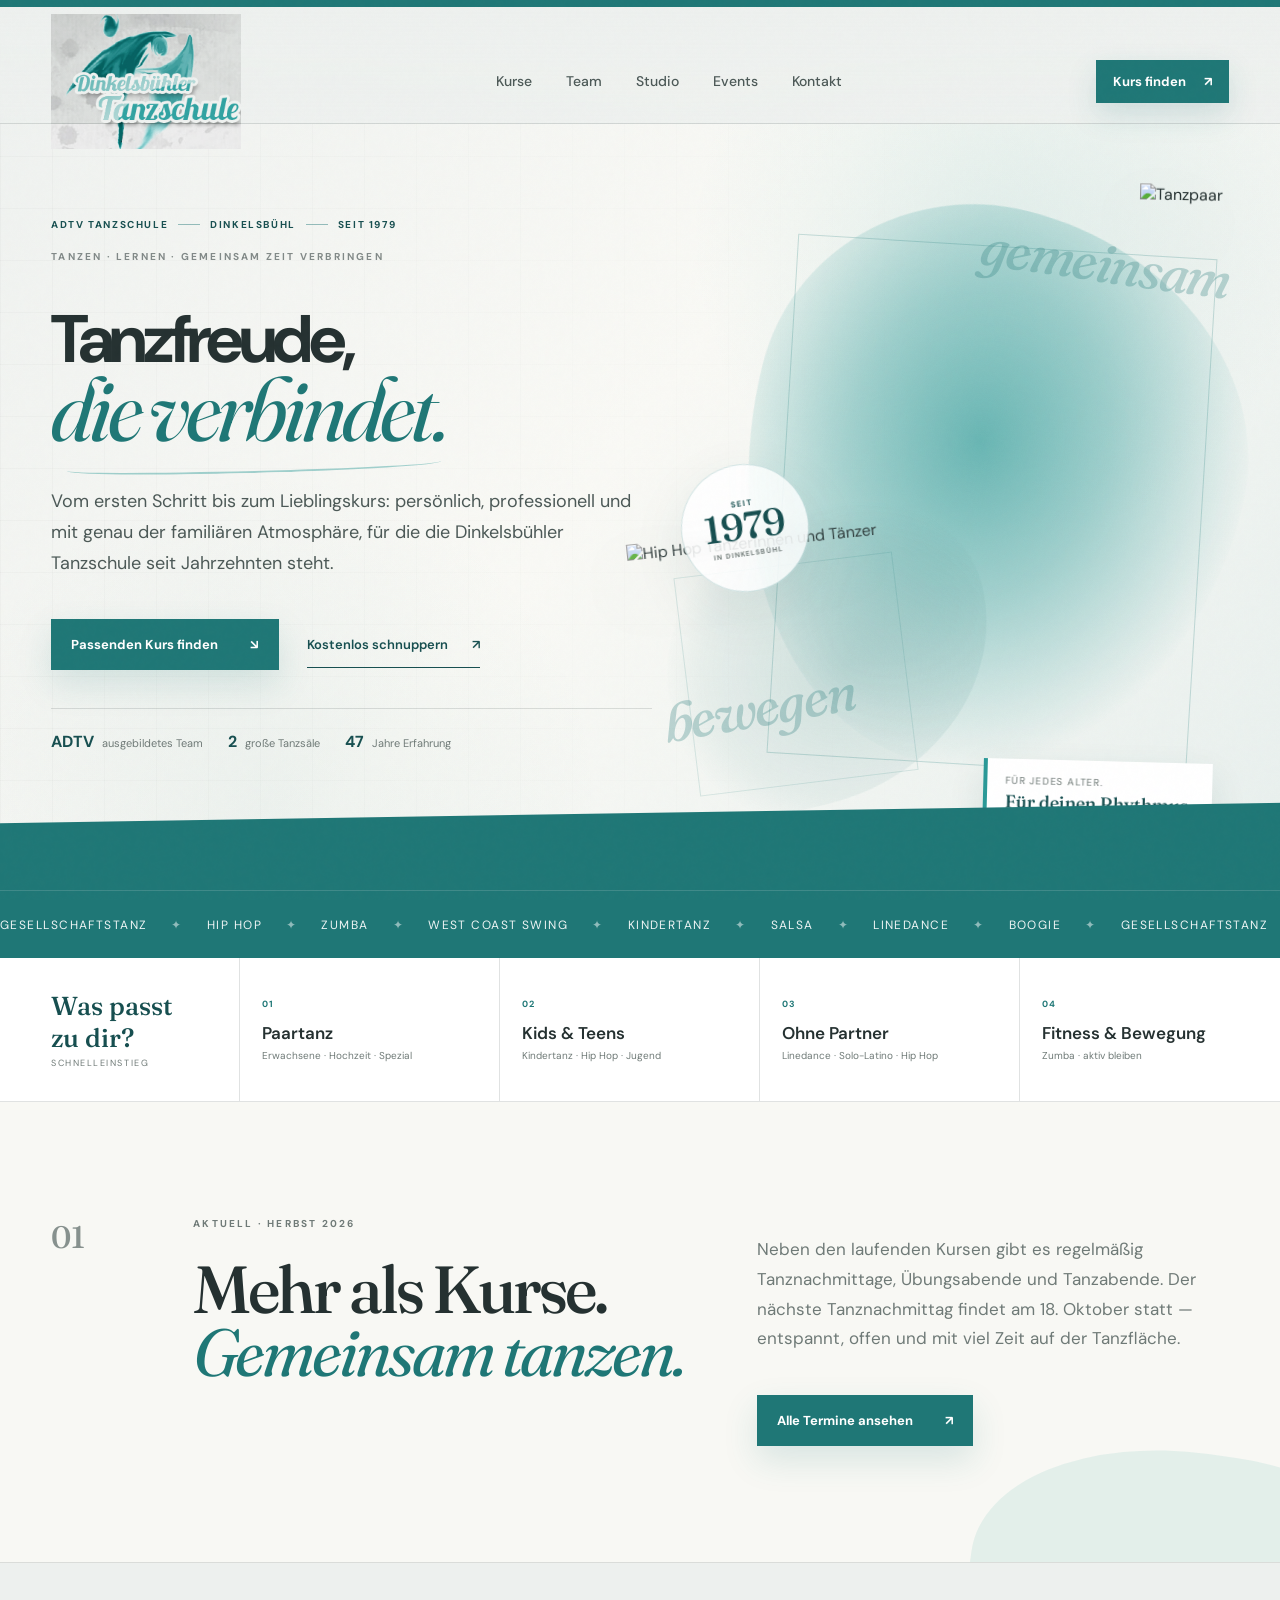
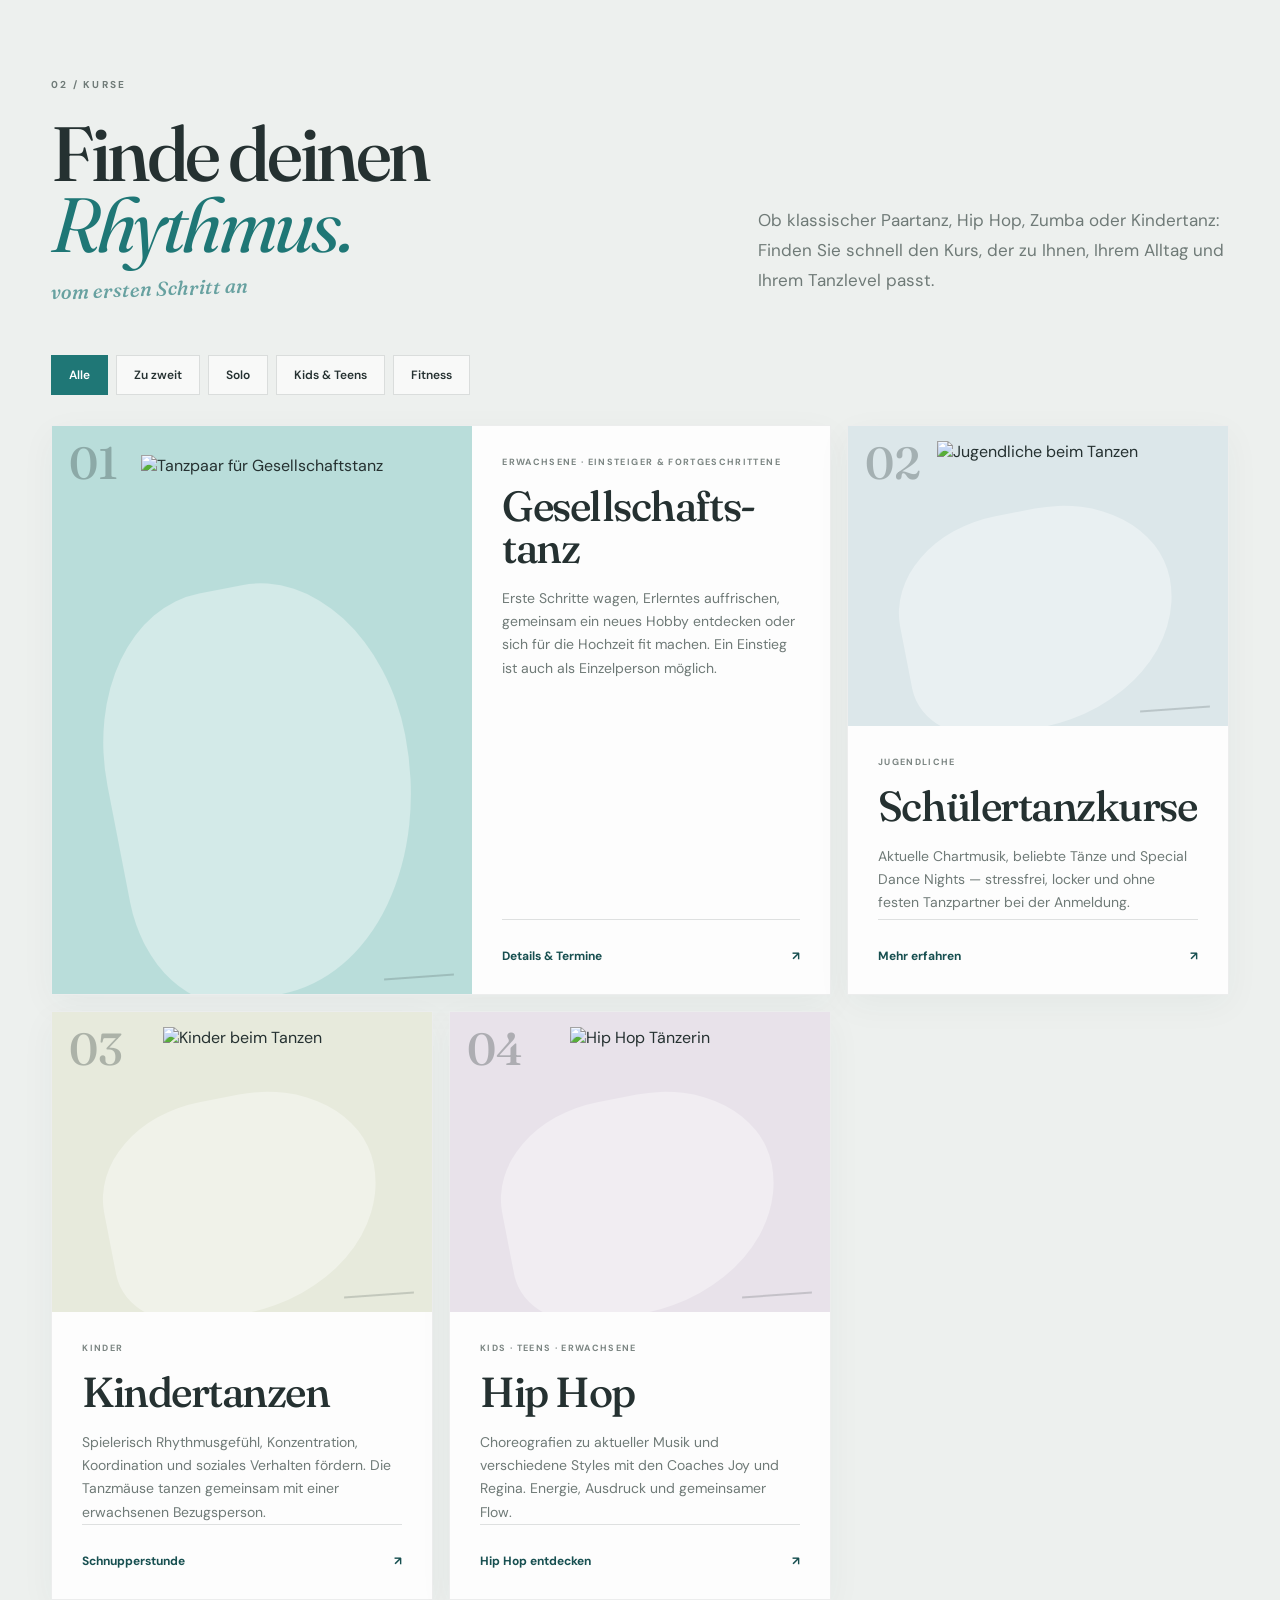
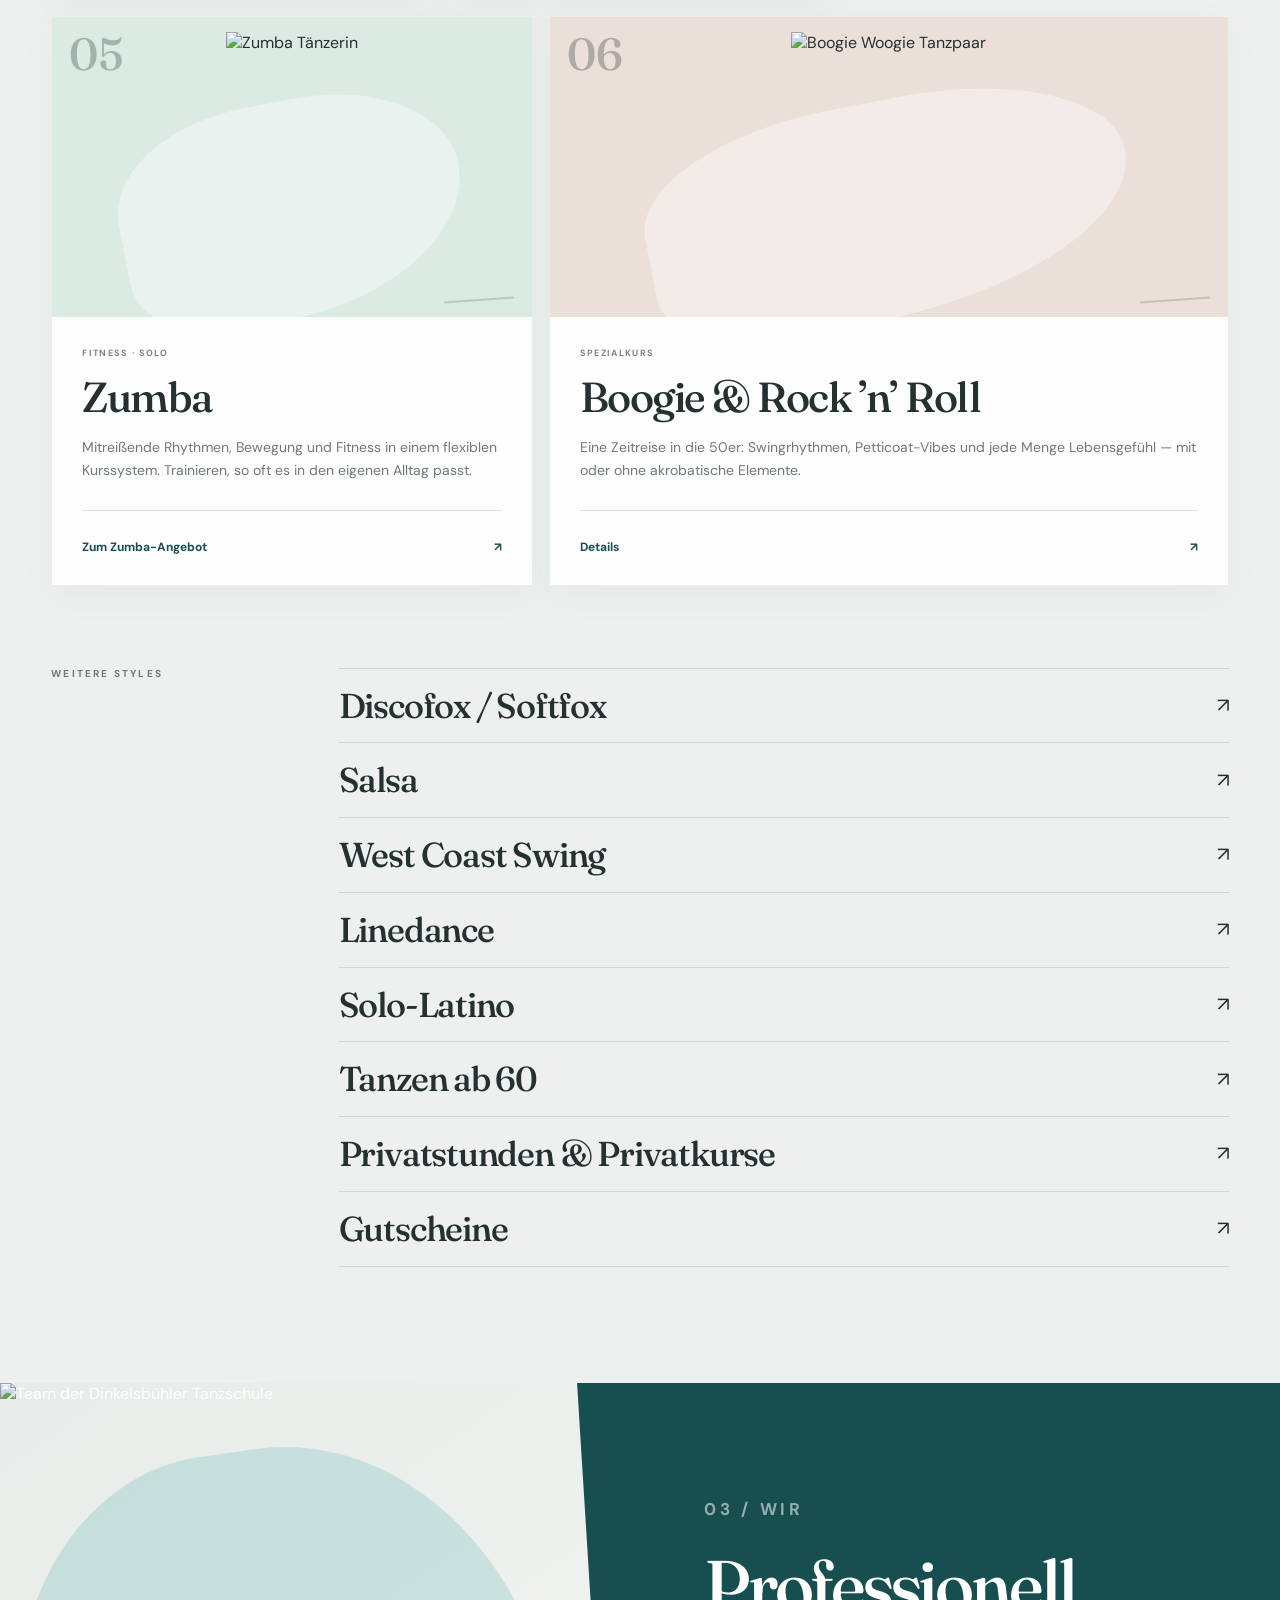
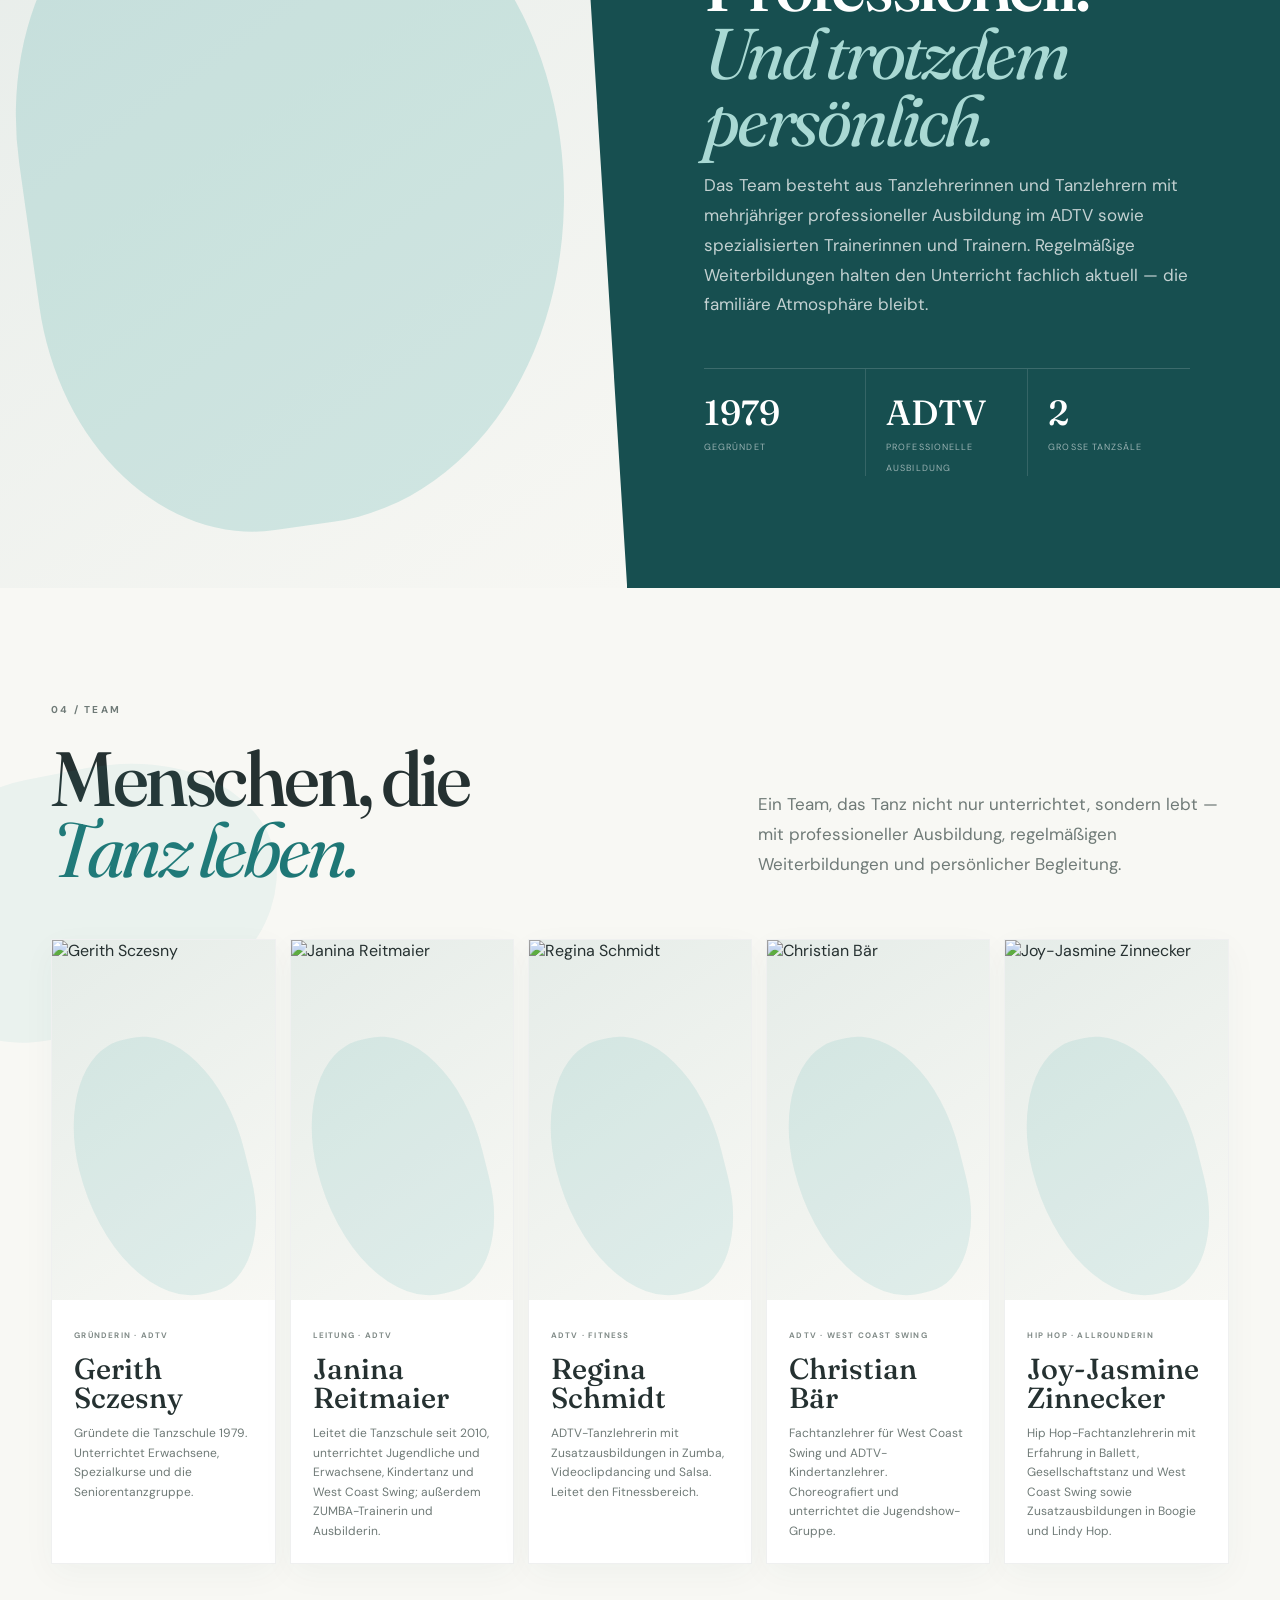
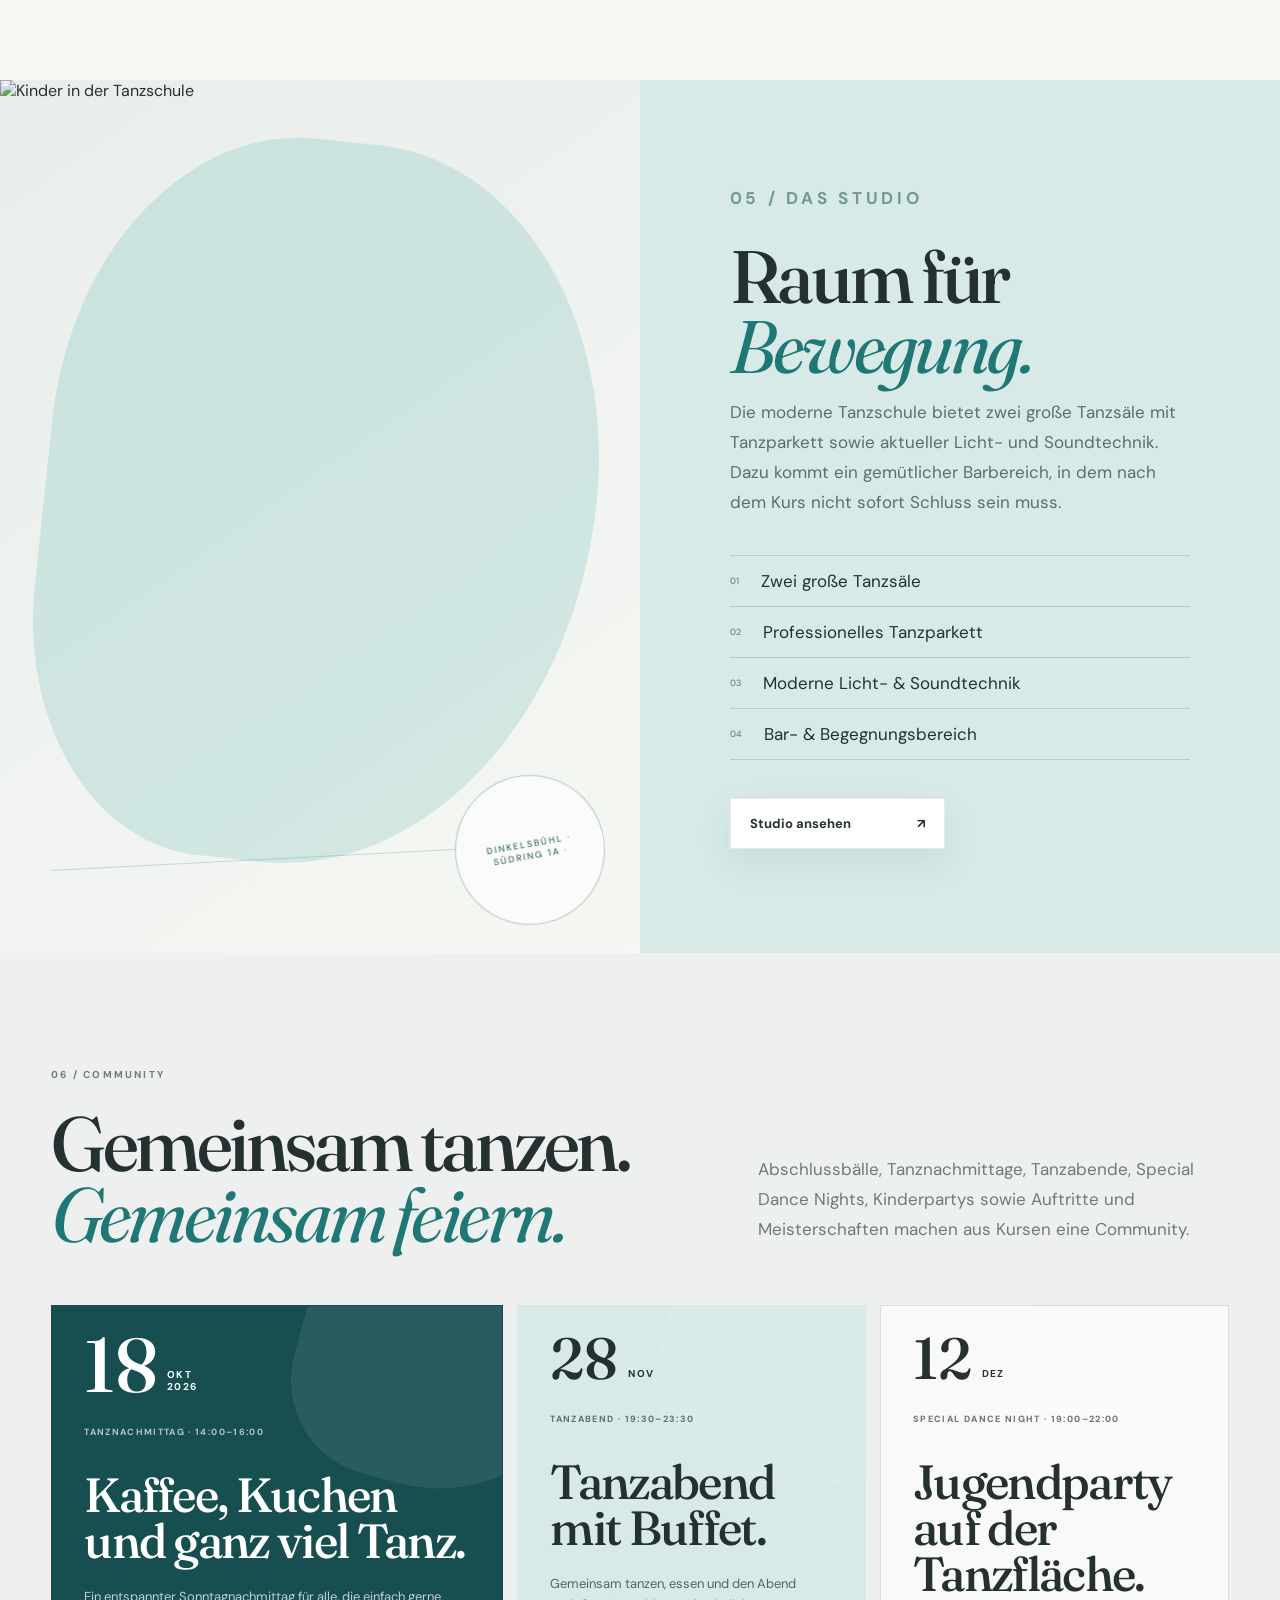
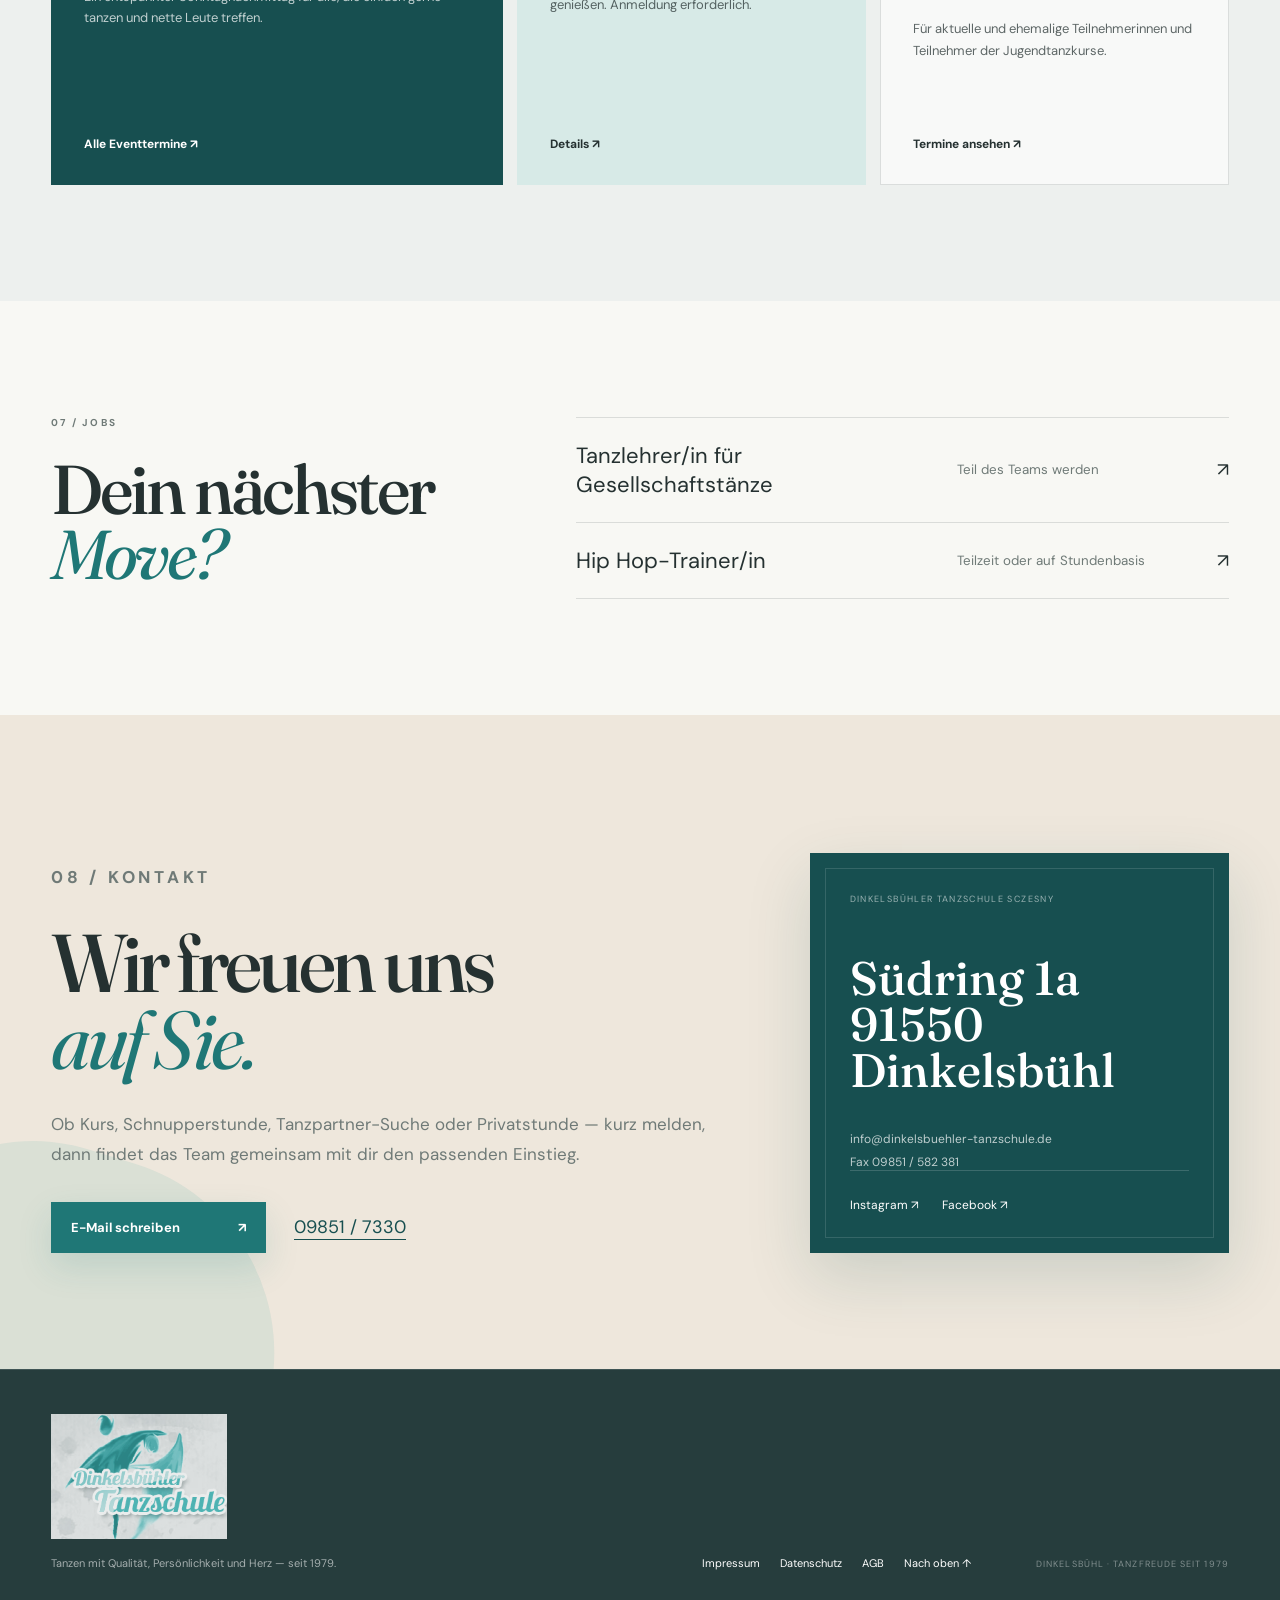
==== index.html @ a94b1dcb "Add files via upload" ====
<!doctype html>
<html lang="de">
<head>
  <meta charset="utf-8">
  <meta name="viewport" content="width=device-width, initial-scale=1">
  <title>Dinkelsbühler Tanzschule — Tanzen, das bleibt.</title>
  <meta name="description" content="Moderner Redesign-Entwurf für die Dinkelsbühler Tanzschule: Gesellschaftstanz, Hip Hop, Zumba, Kindertanz, Spezialkurse und mehr.">
  <meta name="theme-color" content="#2a9896">
  <link rel="preconnect" href="https://fonts.googleapis.com">
  <link rel="preconnect" href="https://fonts.gstatic.com" crossorigin>
  <link href="https://fonts.googleapis.com/css2?family=DM+Sans:wght@400;500;600;700&family=Fraunces:opsz,wght@9..144,400;9..144,500;9..144,600&display=swap" rel="stylesheet">
  <link rel="stylesheet" href="style.css">
</head>
<body>
  <div class="noise" aria-hidden="true"></div>
  <header class="site-header" id="top">
    <a class="brand" href="#top" aria-label="Dinkelsbühler Tanzschule Startseite">
      <img src="assets/img/logo-dinkelsbuehler-tanzschule.png" alt="Dinkelsbühler Tanzschule">
    </a>
    <nav class="desktop-nav" aria-label="Hauptnavigation">
      <a href="#kurse">Kurse</a>
      <a href="#team">Team</a>
      <a href="#studio">Studio</a>
      <a href="#events">Events</a>
      <a href="#kontakt">Kontakt</a>
    </nav>
    <a class="header-cta" href="https://www.dinkelsbuehler-tanzschule.de/kurse" target="_blank" rel="noopener">Kurs finden <span>↗</span></a>
    <button class="menu-toggle" aria-label="Menü öffnen" aria-expanded="false"><span></span><span></span></button>
  </header>

  <aside class="mobile-panel" aria-hidden="true">
    <div class="mobile-panel-inner">
      <a href="#kurse">Kurse</a><a href="#team">Team</a><a href="#studio">Studio</a><a href="#events">Events</a><a href="#kontakt">Kontakt</a>
      <a class="mobile-book" href="https://www.dinkelsbuehler-tanzschule.de/kurse" target="_blank" rel="noopener">Kurs finden ↗</a>
    </div>
  </aside>

  <main>
    <section class="hero">
      <div class="hero-copy reveal">
        <div class="heritage-line"><span>ADTV Tanzschule</span><i></i><span>Dinkelsbühl</span><i></i><span>seit 1979</span></div>
        <p class="eyebrow">TANZEN · LERNEN · GEMEINSAM ZEIT VERBRINGEN</p>
        <h1><span>Tanzfreude,</span><br><em>die verbindet.</em></h1>
        <p class="hero-lead">Vom ersten Schritt bis zum Lieblingskurs: persönlich, professionell und mit genau der familiären Atmosphäre, für die die Dinkelsbühler Tanzschule seit Jahrzehnten steht.</p>
        <div class="hero-actions">
          <a class="button button-primary" href="#kurse">Passenden Kurs finden <span>↘</span></a>
          <a class="text-link" href="https://www.dinkelsbuehler-tanzschule.de/kontakt" target="_blank" rel="noopener">Kostenlos schnuppern <span>↗</span></a>
        </div>
        <div class="hero-proof">
          <span><b>ADTV</b> ausgebildetes Team</span>
          <span><b>2</b> große Tanzsäle</span>
          <span><b>47</b> Jahre Erfahrung</span>
        </div>
      </div>

      <div class="hero-stage reveal" data-delay="120" aria-label="Tanzmomente aus der Dinkelsbühler Tanzschule">
        <div class="hero-watercolor wash-one" aria-hidden="true"></div>
        <div class="hero-watercolor wash-two" aria-hidden="true"></div>
        <div class="hero-frame frame-main" aria-hidden="true"></div>
        <div class="hero-frame frame-small" aria-hidden="true"></div>
        <span class="hero-script script-one">gemeinsam</span>
        <span class="hero-script script-two">bewegen</span>
        <img class="hero-dancer dancer-main" src="https://www.dinkelsbuehler-tanzschule.de/images/slideshow/start1.png" alt="Tanzpaar">
        <img class="hero-dancer dancer-side" src="https://www.dinkelsbuehler-tanzschule.de/images/slideshow/start3.png" alt="Hip Hop Tänzerinnen und Tänzer">
        <div class="hero-stamp"><span>Seit</span><strong>1979</strong><small>in Dinkelsbühl</small></div>
        <div class="hero-note"><span>Für jedes Alter.</span><strong>Für deinen Rhythmus.</strong></div>
      </div>

      <div class="hero-bottom">
        <div class="ticker" aria-label="Kursarten">
          <div class="ticker-track">
            <div class="ticker-group">
              <span>Gesellschaftstanz</span><i>✦</i><span>Hip Hop</span><i>✦</i><span>Zumba</span><i>✦</i><span>West Coast Swing</span><i>✦</i><span>Kindertanz</span><i>✦</i><span>Salsa</span><i>✦</i><span>Linedance</span><i>✦</i><span>Boogie</span><i>✦</i>
            </div>
            <div class="ticker-group" aria-hidden="true">
              <span>Gesellschaftstanz</span><i>✦</i><span>Hip Hop</span><i>✦</i><span>Zumba</span><i>✦</i><span>West Coast Swing</span><i>✦</i><span>Kindertanz</span><i>✦</i><span>Salsa</span><i>✦</i><span>Linedance</span><i>✦</i><span>Boogie</span><i>✦</i>
            </div>
          </div>
        </div>
      </div>
    </section>

    <section class="course-finder" aria-label="Schnelleinstieg in die Kurse">
      <div class="finder-label"><span>Was passt zu dir?</span><small>Schnelleinstieg</small></div>
      <div class="finder-links">
        <button type="button" data-course-filter="paar"><span>01</span><strong>Paartanz</strong><small>Erwachsene · Hochzeit · Spezial</small></button>
        <button type="button" data-course-filter="kids"><span>02</span><strong>Kids & Teens</strong><small>Kindertanz · Hip Hop · Jugend</small></button>
        <button type="button" data-course-filter="solo"><span>03</span><strong>Ohne Partner</strong><small>Linedance · Solo-Latino · Hip Hop</small></button>
        <button type="button" data-course-filter="fitness"><span>04</span><strong>Fitness & Bewegung</strong><small>Zumba · aktiv bleiben</small></button>
      </div>
    </section>

    <section class="news-flash section-pad reveal">
      <div class="section-index">01</div>
      <div class="news-copy">
        <p class="eyebrow dark">AKTUELL · HERBST 2026</p>
        <h2>Mehr als Kurse.<br><em>Gemeinsam tanzen.</em></h2>
      </div>
      <div class="news-detail">
        <p>Neben den laufenden Kursen gibt es regelmäßig Tanznachmittage, Übungsabende und Tanzabende. Der nächste Tanznachmittag findet am 18. Oktober statt — entspannt, offen und mit viel Zeit auf der Tanzfläche.</p>
        <a class="button button-dark" href="https://www.dinkelsbuehler-tanzschule.de/events" target="_blank" rel="noopener">Alle Termine ansehen <span>↗</span></a>
      </div>
    </section>

    <section class="course-section section-pad" id="kurse">
      <div class="section-head reveal">
        <div><p class="eyebrow">02 / KURSE</p><h2>Finde deinen<br><em>Rhythmus.</em></h2><span class="section-scribble">vom ersten Schritt an</span></div>
        <p class="section-intro">Ob klassischer Paartanz, Hip Hop, Zumba oder Kindertanz: Finden Sie schnell den Kurs, der zu Ihnen, Ihrem Alltag und Ihrem Tanzlevel passt.</p>
      </div>

      <div class="course-filters reveal" role="group" aria-label="Kursfilter">
        <button class="filter is-active" data-filter="all">Alle</button>
        <button class="filter" data-filter="paar">Zu zweit</button>
        <button class="filter" data-filter="solo">Solo</button>
        <button class="filter" data-filter="kids">Kids & Teens</button>
        <button class="filter" data-filter="fitness">Fitness</button>
      </div>

      <div class="course-grid">
        <article class="course-card course-feature reveal" data-category="paar">
          <div class="course-art teal">
            <img src="https://www.dinkelsbuehler-tanzschule.de/images/grosse_bilder/anfaenger.png" alt="Tanzpaar für Gesellschaftstanz">
            <span class="card-no">01</span>
          </div>
          <div class="course-body">
            <p class="course-meta">ERWACHSENE · EINSTEIGER & FORTGESCHRITTENE</p>
            <h3>Gesellschafts&shy;tanz</h3>
            <p>Erste Schritte wagen, Erlerntes auffrischen, gemeinsam ein neues Hobby entdecken oder sich für die Hochzeit fit machen. Ein Einstieg ist auch als Einzelperson möglich.</p>
            <a href="https://www.dinkelsbuehler-tanzschule.de/kurse/gesellschaftstaenze/erwachsene" target="_blank" rel="noopener">Details & Termine <span>↗</span></a>
          </div>
        </article>

        <article class="course-card reveal" data-category="kids paar">
          <div class="course-art blue"><img src="https://www.dinkelsbuehler-tanzschule.de/images/grosse_bilder/jugendliche.png" alt="Jugendliche beim Tanzen"><span class="card-no">02</span></div>
          <div class="course-body"><p class="course-meta">JUGENDLICHE</p><h3>Schülertanzkurse</h3><p>Aktuelle Chartmusik, beliebte Tänze und Special Dance Nights — stressfrei, locker und ohne festen Tanzpartner bei der Anmeldung.</p><a href="https://www.dinkelsbuehler-tanzschule.de/kurse/gesellschaftstaenze/jugendliche" target="_blank" rel="noopener">Mehr erfahren <span>↗</span></a></div>
        </article>

        <article class="course-card reveal" data-category="kids solo">
          <div class="course-art acid"><img src="https://www.dinkelsbuehler-tanzschule.de/images/grosse_bilder/kindertanzen.png" alt="Kinder beim Tanzen"><span class="card-no">03</span></div>
          <div class="course-body"><p class="course-meta">KINDER</p><h3>Kindertanzen</h3><p>Spielerisch Rhythmusgefühl, Konzentration, Koordination und soziales Verhalten fördern. Die Tanzmäuse tanzen gemeinsam mit einer erwachsenen Bezugsperson.</p><a href="https://www.dinkelsbuehler-tanzschule.de/kurse/kindertanzen" target="_blank" rel="noopener">Schnupperstunde <span>↗</span></a></div>
        </article>

        <article class="course-card reveal" data-category="kids solo fitness">
          <div class="course-art purple"><img src="https://www.dinkelsbuehler-tanzschule.de/images/grosse_bilder/hiphop.png" alt="Hip Hop Tänzerin"><span class="card-no">04</span></div>
          <div class="course-body"><p class="course-meta">KIDS · TEENS · ERWACHSENE</p><h3>Hip Hop</h3><p>Choreografien zu aktueller Musik und verschiedene Styles mit den Coaches Joy und Regina. Energie, Ausdruck und gemeinsamer Flow.</p><a href="https://www.dinkelsbuehler-tanzschule.de/kurse/hip-hop" target="_blank" rel="noopener">Hip Hop entdecken <span>↗</span></a></div>
        </article>

        <article class="course-card reveal" data-category="solo fitness">
          <div class="course-art mint"><img src="https://www.dinkelsbuehler-tanzschule.de/images/grosse_bilder/zumba.png" alt="Zumba Tänzerin"><span class="card-no">05</span></div>
          <div class="course-body"><p class="course-meta">FITNESS · SOLO</p><h3>Zumba</h3><p>Mitreißende Rhythmen, Bewegung und Fitness in einem flexiblen Kurssystem. Trainieren, so oft es in den eigenen Alltag passt.</p><a href="https://www.dinkelsbuehler-tanzschule.de/kurse/zumba" target="_blank" rel="noopener">Zum Zumba-Angebot <span>↗</span></a></div>
        </article>

        <article class="course-card reveal" data-category="paar">
          <div class="course-art coral"><img src="https://www.dinkelsbuehler-tanzschule.de/images/grosse_bilder/boogie_woogie.png" alt="Boogie Woogie Tanzpaar"><span class="card-no">06</span></div>
          <div class="course-body"><p class="course-meta">SPEZIALKURS</p><h3>Boogie & Rock ’n’ Roll</h3><p>Eine Zeitreise in die 50er: Swingrhythmen, Petticoat-Vibes und jede Menge Lebensgefühl — mit oder ohne akrobatische Elemente.</p><a href="https://www.dinkelsbuehler-tanzschule.de/kurse/spezialkurse/boogie-woogie-rocknroll" target="_blank" rel="noopener">Details <span>↗</span></a></div>
        </article>
      </div>

      <div class="style-index reveal">
        <p class="eyebrow">WEITERE STYLES</p>
        <div class="style-list">
          <a href="https://www.dinkelsbuehler-tanzschule.de/kurse/spezialkurse/discofox-softfox" target="_blank" rel="noopener"><span>Discofox / Softfox</span><b>↗</b></a>
          <a href="https://www.dinkelsbuehler-tanzschule.de/kurse/spezialkurse/salsa" target="_blank" rel="noopener"><span>Salsa</span><b>↗</b></a>
          <a href="https://www.dinkelsbuehler-tanzschule.de/kurse/spezialkurse/west-coast-swing" target="_blank" rel="noopener"><span>West Coast Swing</span><b>↗</b></a>
          <a href="https://www.dinkelsbuehler-tanzschule.de/kurse/spezialkurse/linedance" target="_blank" rel="noopener"><span>Linedance</span><b>↗</b></a>
          <a href="https://www.dinkelsbuehler-tanzschule.de/kurse/spezialkurse/sololatino" target="_blank" rel="noopener"><span>Solo-Latino</span><b>↗</b></a>
          <a href="https://www.dinkelsbuehler-tanzschule.de/kurse/tanzen-ab-60/tanzen-ab-60" target="_blank" rel="noopener"><span>Tanzen ab 60</span><b>↗</b></a>
          <a href="https://www.dinkelsbuehler-tanzschule.de/kurse/privatkurse" target="_blank" rel="noopener"><span>Privatstunden & Privatkurse</span><b>↗</b></a>
          <a href="https://www.dinkelsbuehler-tanzschule.de/kurse/gutscheine" target="_blank" rel="noopener"><span>Gutscheine</span><b>↗</b></a>
        </div>
      </div>
    </section>

    <section class="manifesto">
      <div class="manifesto-image reveal">
        <img src="https://www.dinkelsbuehler-tanzschule.de/images/grosse_bilder/team_neu2.png" alt="Team der Dinkelsbühler Tanzschule">
      </div>
      <div class="manifesto-copy reveal">
        <p class="eyebrow">03 / WIR</p>
        <h2>Professionell.<br><em>Und trotzdem persönlich.</em></h2>
        <p>Das Team besteht aus Tanzlehrerinnen und Tanzlehrern mit mehrjähriger professioneller Ausbildung im ADTV sowie spezialisierten Trainerinnen und Trainern. Regelmäßige Weiterbildungen halten den Unterricht fachlich aktuell — die familiäre Atmosphäre bleibt.</p>
        <div class="manifesto-facts"><div><strong>1979</strong><span>gegründet</span></div><div><strong>ADTV</strong><span>professionelle Ausbildung</span></div><div><strong>2</strong><span>große Tanzsäle</span></div></div>
      </div>
    </section>

    <section class="team section-pad" id="team">
      <div class="section-head reveal">
        <div><p class="eyebrow">04 / TEAM</p><h2>Menschen, die<br><em>Tanz leben.</em></h2></div>
        <p class="section-intro">Ein Team, das Tanz nicht nur unterrichtet, sondern lebt — mit professioneller Ausbildung, regelmäßigen Weiterbildungen und persönlicher Begleitung.</p>
      </div>

      <div class="team-grid">
        <article class="person reveal"><div class="person-img"><img src="https://www.dinkelsbuehler-tanzschule.de/images/grosse_bilder/gerith_sczesny_2.png" alt="Gerith Sczesny"></div><div class="person-copy"><span>GRÜNDERIN · ADTV</span><h3>Gerith Sczesny</h3><p>Gründete die Tanzschule 1979. Unterrichtet Erwachsene, Spezialkurse und die Seniorentanzgruppe.</p></div></article>
        <article class="person reveal"><div class="person-img"><img src="https://www.dinkelsbuehler-tanzschule.de/images/grosse_bilder/janina_sczesny_2.png" alt="Janina Reitmaier"></div><div class="person-copy"><span>LEITUNG · ADTV</span><h3>Janina Reitmaier</h3><p>Leitet die Tanzschule seit 2010, unterrichtet Jugendliche und Erwachsene, Kindertanz und West Coast Swing; außerdem ZUMBA-Trainerin und Ausbilderin.</p></div></article>
        <article class="person reveal"><div class="person-img"><img src="https://dinkelsbuehler-tanzschule.de/images/grosse_bilder/Regina_schmidt.png" alt="Regina Schmidt"></div><div class="person-copy"><span>ADTV · FITNESS</span><h3>Regina Schmidt</h3><p>ADTV-Tanzlehrerin mit Zusatzausbildungen in Zumba, Videoclipdancing und Salsa. Leitet den Fitnessbereich.</p></div></article>
        <article class="person reveal"><div class="person-img"><img src="https://www.dinkelsbuehler-tanzschule.de/images/grosse_bilder/chris_1.png" alt="Christian Bär"></div><div class="person-copy"><span>ADTV · WEST COAST SWING</span><h3>Christian Bär</h3><p>Fachtanzlehrer für West Coast Swing und ADTV-Kindertanzlehrer. Choreografiert und unterrichtet die Jugendshow-Gruppe.</p></div></article>
        <article class="person reveal"><div class="person-img"><img src="https://dinkelsbuehler-tanzschule.de/images/grosse_bilder/joy.png" alt="Joy-Jasmine Zinnecker"></div><div class="person-copy"><span>HIP HOP · ALLROUNDERIN</span><h3>Joy-Jasmine Zinnecker</h3><p>Hip Hop-Fachtanzlehrerin mit Erfahrung in Ballett, Gesellschaftstanz und West Coast Swing sowie Zusatzausbildungen in Boogie und Lindy Hop.</p></div></article>
      </div>
    </section>

    <section class="studio" id="studio">
      <div class="studio-art reveal"><img src="https://www.dinkelsbuehler-tanzschule.de/images/slideshow/start4.png" alt="Kinder in der Tanzschule"><div class="studio-ring">DINKELSBÜHL · SÜDRING 1A ·</div></div>
      <div class="studio-content reveal">
        <p class="eyebrow">05 / DAS STUDIO</p>
        <h2>Raum für<br><em>Bewegung.</em></h2>
        <p>Die moderne Tanzschule bietet zwei große Tanzsäle mit Tanzparkett sowie aktueller Licht- und Soundtechnik. Dazu kommt ein gemütlicher Barbereich, in dem nach dem Kurs nicht sofort Schluss sein muss.</p>
        <ul><li><span>01</span>Zwei große Tanzsäle</li><li><span>02</span>Professionelles Tanzparkett</li><li><span>03</span>Moderne Licht- & Soundtechnik</li><li><span>04</span>Bar- & Begegnungsbereich</li></ul>
        <a class="button button-light" href="https://www.dinkelsbuehler-tanzschule.de/wir/location" target="_blank" rel="noopener">Studio ansehen <span>↗</span></a>
      </div>
    </section>

    <section class="events section-pad" id="events">
      <div class="section-head reveal"><div><p class="eyebrow">06 / COMMUNITY</p><h2>Gemeinsam tanzen.<br><em>Gemeinsam feiern.</em></h2></div><p class="section-intro">Abschlussbälle, Tanznachmittage, Tanzabende, Special Dance Nights, Kinderpartys sowie Auftritte und Meisterschaften machen aus Kursen eine Community.</p></div>
      <div class="event-grid">
        <a class="event-card event-feature reveal" href="https://www.dinkelsbuehler-tanzschule.de/events" target="_blank" rel="noopener">
          <div class="event-date"><strong>18</strong><span>OKT<br>2026</span></div>
          <span class="event-kicker">TANZNACHMITTAG · 14:00–16:00</span>
          <h3>Kaffee, Kuchen<br>und ganz viel Tanz.</h3>
          <p>Ein entspannter Sonntagnachmittag für alle, die einfach gerne tanzen und nette Leute treffen.</p>
          <b>Alle Eventtermine ↗</b>
        </a>
        <a class="event-card light reveal" href="https://www.dinkelsbuehler-tanzschule.de/events" target="_blank" rel="noopener">
          <div class="event-date compact"><strong>28</strong><span>NOV</span></div>
          <span class="event-kicker">TANZABEND · 19:30–23:30</span>
          <h3>Tanzabend<br>mit Buffet.</h3>
          <p>Gemeinsam tanzen, essen und den Abend genießen. Anmeldung erforderlich.</p>
          <b>Details ↗</b>
        </a>
        <a class="event-card outline reveal" href="https://www.dinkelsbuehler-tanzschule.de/events" target="_blank" rel="noopener">
          <div class="event-date compact"><strong>12</strong><span>DEZ</span></div>
          <span class="event-kicker">SPECIAL DANCE NIGHT · 19:00–22:00</span>
          <h3>Jugendparty<br>auf der Tanzfläche.</h3>
          <p>Für aktuelle und ehemalige Teilnehmerinnen und Teilnehmer der Jugendtanzkurse.</p>
          <b>Termine ansehen ↗</b>
        </a>
      </div>
    </section>

    <section class="jobs section-pad reveal">
      <div class="jobs-title"><p class="eyebrow">07 / JOBS</p><h2>Dein nächster<br><em>Move?</em></h2></div>
      <div class="jobs-list">
        <a href="https://www.dinkelsbuehler-tanzschule.de/wir/jobs/jobs-tanzlehrer" target="_blank" rel="noopener"><span>Tanzlehrer/in für Gesellschaftstänze</span><small>Teil des Teams werden</small><b>↗</b></a>
        <a href="https://www.dinkelsbuehler-tanzschule.de/wir/jobs/jobs-hiphop-trainer" target="_blank" rel="noopener"><span>Hip Hop-Trainer/in</span><small>Teilzeit oder auf Stundenbasis</small><b>↗</b></a>
      </div>
    </section>

    <section class="contact" id="kontakt">
      <div class="contact-copy reveal">
        <p class="eyebrow">08 / KONTAKT</p>
        <h2>Wir freuen uns<br><em>auf Sie.</em></h2>
        <p>Ob Kurs, Schnupperstunde, Tanzpartner-Suche oder Privatstunde — kurz melden, dann findet das Team gemeinsam mit dir den passenden Einstieg.</p>
        <div class="contact-actions"><a class="button button-dark" href="mailto:info@dinkelsbuehler-tanzschule.de">E-Mail schreiben <span>↗</span></a><a class="contact-phone" href="tel:+4998517330">09851 / 7330</a></div>
      </div>
      <div class="contact-card reveal">
        <p class="mini">DINKELSBÜHLER TANZSCHULE SCZESNY</p>
        <address>Südring 1a<br>91550 Dinkelsbühl</address>
        <div class="contact-meta"><a href="mailto:info@dinkelsbuehler-tanzschule.de">info@dinkelsbuehler-tanzschule.de</a><span>Fax 09851 / 582 381</span></div>
        <div class="socials"><a href="https://www.instagram.com/dinkelsbuehler_tanzschule/" target="_blank" rel="noopener">Instagram ↗</a><a href="https://www.facebook.com/pages/Dinkelsb%C3%BChler-Tanzschule/157847424228714" target="_blank" rel="noopener">Facebook ↗</a></div>
      </div>
    </section>
  </main>

  <footer>
    <div class="footer-brand"><img src="assets/img/logo-dinkelsbuehler-tanzschule.png" alt="Dinkelsbühler Tanzschule"><p>Tanzen mit Qualität, Persönlichkeit und Herz — seit 1979.</p></div>
    <div class="footer-links"><a href="https://www.dinkelsbuehler-tanzschule.de/impressum" target="_blank" rel="noopener">Impressum</a><a href="https://www.dinkelsbuehler-tanzschule.de/datenschutz" target="_blank" rel="noopener">Datenschutz</a><a href="https://www.dinkelsbuehler-tanzschule.de/wir/agb" target="_blank" rel="noopener">AGB</a><a href="#top">Nach oben ↑</a></div>
    <div class="footer-note">DINKELSBÜHL · TANZFREUDE SEIT 1979</div>
  </footer>

  <script src="script.js"></script>
</body>
</html>
---- style.css ----
:root{
  --ink:#253131;
  --ink-2:#4c5957;
  --paper:#edf0ee;
  --paper-2:#f8f8f4;
  --paper-3:#e3e9e6;
  --white:#ffffff;
  --teal:#2a9997;
  --teal-2:#1f7776;
  --teal-3:#174f50;
  --teal-soft:#d7eae7;
  --teal-pale:#e8f2f0;
  --sand:#eee7dc;
  --mist:#dde8ea;
  --lav:#e7e1e9;
  --sage:#dce8de;
  --blush:#eadfd9;
  --muted:#6f7a77;
  --line:rgba(37,49,49,.14);
  --line-dark:rgba(255,255,255,.16);
  --shadow:0 24px 70px rgba(23,79,80,.10);
  --font-display:"Fraunces",Georgia,serif;
  --font-sans:"DM Sans",Arial,sans-serif;
}

*{box-sizing:border-box}
html{scroll-behavior:smooth}
body{margin:0;background:var(--paper);color:var(--ink);font-family:var(--font-sans);overflow-x:hidden}
a{color:inherit;text-decoration:none}
button{font:inherit;color:inherit}
img{display:block;max-width:100%}
::selection{background:var(--teal);color:#fff}

.noise{position:fixed;inset:0;z-index:100;pointer-events:none;opacity:.023;background-image:url("data:image/svg+xml,%3Csvg viewBox='0 0 180 180' xmlns='http://www.w3.org/2000/svg'%3E%3Cfilter id='n'%3E%3CfeTurbulence type='fractalNoise' baseFrequency='.72' numOctaves='4' stitchTiles='stitch'/%3E%3C/filter%3E%3Crect width='100%25' height='100%25' filter='url(%23n)' opacity='.78'/%3E%3C/svg%3E")}

/* Header */
.site-header{position:absolute;inset:0 0 auto;z-index:40;height:124px;display:grid;grid-template-columns:auto 1fr auto;align-items:center;gap:44px;padding:7px 4vw 0;background:linear-gradient(to bottom,rgba(237,240,238,.98),rgba(237,240,238,.88));backdrop-filter:blur(18px);border-top:7px solid var(--teal-2);border-bottom:1px solid var(--line);transition:height .3s,background .3s,box-shadow .3s}
.site-header.is-scrolled{position:fixed;height:92px;background:rgba(248,248,244,.94);box-shadow:0 12px 40px rgba(28,64,61,.08)}
.brand{display:flex;align-items:center;align-self:stretch}
.brand img{width:190px;height:auto;filter:none;mix-blend-mode:multiply;transition:width .3s}
.site-header.is-scrolled .brand img{width:154px}
.desktop-nav{justify-self:center;display:flex;gap:34px;font-size:14px;font-weight:500}
.desktop-nav a{position:relative;color:var(--ink-2);padding:9px 0}
.desktop-nav a:after{content:"";position:absolute;left:0;right:100%;bottom:2px;height:2px;background:var(--teal);transition:right .24s ease}
.desktop-nav a:hover:after{right:0}
.header-cta{display:inline-flex;align-items:center;gap:18px;padding:13px 17px;background:var(--teal-2);color:#fff;font-size:13px;font-weight:700;box-shadow:0 12px 30px rgba(31,119,118,.16);transition:.25s}
.header-cta:hover{background:var(--teal-3);transform:translateY(-2px)}
.menu-toggle{display:none;border:0;background:none;width:44px;height:44px;padding:10px;cursor:pointer}
.menu-toggle span{height:1px;background:var(--ink);display:block;margin:7px 0}

.mobile-panel{position:fixed;inset:0;z-index:35;background:var(--paper-2);color:var(--ink);padding:124px 24px 24px;transform:translateY(-100%);transition:.45s cubic-bezier(.77,0,.18,1);pointer-events:none;overflow:hidden}
.mobile-panel:before,.mobile-panel:after{content:"";position:absolute;border-radius:48% 52% 65% 35%;filter:blur(4px);pointer-events:none}
.mobile-panel:before{width:520px;height:520px;right:-240px;top:-100px;background:rgba(42,153,151,.15);transform:rotate(18deg)}
.mobile-panel:after{width:360px;height:360px;left:-160px;bottom:-70px;background:rgba(42,153,151,.08);transform:rotate(-16deg)}
.mobile-panel.is-open{transform:none;pointer-events:auto}
.mobile-panel-inner{position:relative;z-index:2;display:flex;flex-direction:column;font:500 48px/1.06 var(--font-display)}
.mobile-panel a{padding:13px 0;border-bottom:1px solid var(--line)}
.mobile-panel .mobile-book{font:700 14px/1.2 var(--font-sans);margin-top:28px;padding:18px;background:var(--teal-2);color:#fff;border:0}

/* Hero */
.hero{position:relative;min-height:100svh;display:grid;grid-template-columns:minmax(0,1.02fr) minmax(470px,.98fr);padding:172px 4vw 106px;overflow:hidden;background:
  radial-gradient(circle at 78% 25%,rgba(42,153,151,.10),transparent 25%),
  radial-gradient(circle at 21% 84%,rgba(31,119,118,.055),transparent 26%),
  linear-gradient(128deg,#eef1ef 0%,#f9f9f5 48%,#e7efed 100%)}
.hero:before{content:"";position:absolute;inset:0;background-image:linear-gradient(rgba(37,49,49,.035) 1px,transparent 1px),linear-gradient(90deg,rgba(37,49,49,.035) 1px,transparent 1px);background-size:52px 52px;mask-image:linear-gradient(to right,rgba(0,0,0,.65),transparent 77%);pointer-events:none}
.hero:after{content:"";position:absolute;left:-4vw;right:-4vw;bottom:64px;height:92px;background:var(--teal-2);clip-path:polygon(0 24%,100% 0,100% 100%,0 100%);z-index:8;pointer-events:none}
.hero-copy{position:relative;z-index:10;align-self:center;max-width:790px;padding:30px 0 84px}
.heritage-line{display:flex;align-items:center;gap:10px;margin-bottom:20px;font-size:10px;font-weight:700;letter-spacing:.16em;text-transform:uppercase;color:var(--teal-3)}
.heritage-line i{width:22px;height:1px;background:rgba(31,119,118,.45)}
.eyebrow{margin:0 0 28px;font-size:10px;line-height:1.2;letter-spacing:.22em;font-weight:700;text-transform:uppercase;color:rgba(37,49,49,.55)}
.eyebrow.dark{color:var(--muted)}
.hero h1,.section-head h2,.news-copy h2,.manifesto h2,.studio h2,.jobs h2,.contact h2{margin:0;font-family:var(--font-display);font-weight:500;letter-spacing:-.045em}
.hero h1{font-size:clamp(64px,7vw,116px);line-height:.88}
.hero h1 span{font-family:var(--font-sans);font-size:.75em;font-weight:700;letter-spacing:-.065em}
.hero h1 em{font-style:italic;font-weight:400;color:var(--teal-2);position:relative}
.hero h1 em:after{content:"";position:absolute;left:4%;right:1%;bottom:-9px;height:12px;border-bottom:2px solid rgba(42,153,151,.42);border-radius:50%;transform:rotate(-1.5deg)}
.hero-lead{max-width:625px;margin:38px 0 0;font-size:18px;line-height:1.72;color:var(--ink-2)}
.hero-actions{display:flex;align-items:center;gap:28px;margin-top:40px}
.button{display:inline-flex;align-items:center;justify-content:space-between;gap:32px;min-width:215px;padding:16px 19px;border:1px solid transparent;font-size:13px;font-weight:700;transition:.25s;cursor:pointer}
.button:hover{transform:translateY(-2px)}
.button-primary,.button-dark{background:var(--teal-2);color:#fff;box-shadow:0 14px 34px rgba(31,119,118,.15)}
.button-primary:hover,.button-dark:hover{background:var(--teal-3)}
.button-light{background:#fff;color:var(--ink);border-color:rgba(37,49,49,.1);box-shadow:0 14px 36px rgba(28,64,61,.08)}
.text-link{display:inline-flex;gap:24px;padding:14px 0;border-bottom:1px solid currentColor;font-size:13px;font-weight:600;color:var(--teal-3)}
.hero-proof{display:flex;gap:25px;flex-wrap:wrap;margin-top:38px;padding-top:22px;border-top:1px solid var(--line);max-width:670px}
.hero-proof span{font-size:11px;color:var(--muted)}
.hero-proof b{font-size:16px;color:var(--teal-3);margin-right:5px}

.hero-stage{position:relative;z-index:5;min-height:680px;align-self:center;isolation:isolate;transform:translate3d(calc(var(--hero-x,0px) * .2),calc(var(--hero-y,0px) * .2),0);transition:transform .18s linear}
.hero-watercolor{position:absolute;z-index:0;filter:blur(.2px);mix-blend-mode:multiply}
.wash-one{width:500px;height:560px;right:-10px;top:38px;background:radial-gradient(ellipse at 46% 42%,rgba(42,153,151,.68) 0%,rgba(42,153,151,.40) 34%,rgba(42,153,151,.12) 60%,transparent 72%);border-radius:44% 56% 50% 50% / 38% 42% 58% 62%;transform:rotate(14deg);animation:floatWash 8s ease-in-out infinite alternate}
.wash-two{width:330px;height:290px;left:12px;bottom:52px;background:radial-gradient(ellipse at 55% 55%,rgba(31,119,118,.18),rgba(31,119,118,.06) 58%,transparent 73%);border-radius:58% 42% 66% 34%;transform:rotate(-13deg)}
.hero-frame{position:absolute;z-index:1;border:1px solid rgba(31,119,118,.22);pointer-events:none}
.frame-main{width:420px;height:520px;right:27px;top:74px;transform:rotate(3.5deg)}
.frame-small{width:220px;height:220px;left:34px;bottom:68px;transform:rotate(-7deg);border-color:rgba(31,119,118,.14)}
.hero-dancer{position:absolute;z-index:4;object-fit:contain;filter:drop-shadow(0 30px 36px rgba(34,71,67,.13));transition:transform .25s ease-out}
.dancer-main{height:710px;right:2%;bottom:-42px;transform:translate3d(calc(var(--hero-x,0px) * -.32),calc(var(--hero-y,0px) * -.25),0) rotate(1deg)}
.dancer-side{height:286px;left:-2%;bottom:35px;opacity:.91;transform:translate3d(calc(var(--hero-x,0px) * .38),calc(var(--hero-y,0px) * .3),0) rotate(-6deg)}
.hero-script{position:absolute;z-index:2;font:italic 500 54px/1 var(--font-display);color:rgba(31,119,118,.28);letter-spacing:-.04em;user-select:none}
.script-one{right:-2px;top:64px;transform:rotate(8deg)}
.script-two{left:10px;bottom:118px;transform:rotate(-10deg)}
.hero-stamp{position:absolute;z-index:8;left:5%;top:43%;width:128px;height:128px;border:1px solid rgba(31,119,118,.18);border-radius:50%;display:flex;flex-direction:column;align-items:center;justify-content:center;background:rgba(255,255,255,.86);backdrop-filter:blur(10px);color:var(--teal-3);transform:rotate(-8deg);box-shadow:0 20px 55px rgba(31,79,80,.10)}
.hero-stamp span,.hero-stamp small{text-transform:uppercase;letter-spacing:.14em;font-size:8px;font-weight:700}
.hero-stamp strong{font:500 38px/.95 var(--font-display)}
.hero-stamp small{margin-top:5px;font-size:7px;color:var(--muted)}
.hero-note{position:absolute;z-index:7;right:3%;bottom:22px;background:#fff;padding:15px 18px;border-left:4px solid var(--teal);box-shadow:0 14px 36px rgba(31,79,80,.11);transform:rotate(1.5deg)}
.hero-note span,.hero-note strong{display:block}
.hero-note span{font-size:10px;color:var(--muted);letter-spacing:.08em;text-transform:uppercase}
.hero-note strong{margin-top:3px;font:500 18px var(--font-display);color:var(--teal-3)}
@keyframes floatWash{to{transform:rotate(17deg) translateY(-10px) scale(1.025)}}

.hero-bottom{position:absolute;left:0;right:0;bottom:0;z-index:10;height:68px;display:flex;align-items:center;background:var(--teal-2);color:#fff;border-top:1px solid rgba(255,255,255,.14)}
.ticker{overflow:hidden;width:100%}
.ticker-track{display:flex;width:max-content;white-space:nowrap;will-change:transform;animation:ticker 31s linear infinite;font-size:12px;letter-spacing:.12em;text-transform:uppercase;color:rgba(255,255,255,.92)}
.ticker-group{display:flex;align-items:center;flex-shrink:0;gap:24px;padding-right:24px}
.ticker-track i{font-style:normal;color:rgba(255,255,255,.5)}
@keyframes ticker{from{transform:translate3d(0,0,0)}to{transform:translate3d(-50%,0,0)}}

/* Course quick finder */
.course-finder{display:grid;grid-template-columns:240px 1fr;background:#fff;border-bottom:1px solid var(--line)}
.finder-label{padding:32px 4vw;border-right:1px solid var(--line);display:flex;flex-direction:column;justify-content:center}
.finder-label span{font:500 26px var(--font-display);color:var(--teal-3)}
.finder-label small{margin-top:3px;font-size:9px;letter-spacing:.17em;text-transform:uppercase;color:var(--muted)}
.finder-links{display:grid;grid-template-columns:repeat(4,1fr)}
.finder-links button{position:relative;min-height:126px;padding:24px 22px;border:0;border-right:1px solid var(--line);background:#fff;text-align:left;cursor:pointer;transition:.28s;overflow:hidden}
.finder-links button:last-child{border-right:0}
.finder-links button:before{content:"";position:absolute;inset:auto 0 0;height:0;background:var(--teal-pale);transition:.3s}
.finder-links button:hover:before{height:100%}
.finder-links span,.finder-links strong,.finder-links small{position:relative;z-index:1;display:block}
.finder-links span{font-size:9px;color:var(--teal-2);font-weight:700;letter-spacing:.1em}
.finder-links strong{margin-top:12px;font-size:17px;font-weight:600}
.finder-links small{margin-top:5px;font-size:10px;color:var(--muted)}

/* Shared sections */
.section-pad{padding:116px 4vw}
.section-index{font:500 31px var(--font-display);color:#87918e}
.section-head{display:grid;grid-template-columns:1fr .74fr;gap:70px;align-items:end;margin-bottom:54px}
.section-head h2{font-size:clamp(58px,6vw,94px);line-height:.92}
.section-head h2 em,.news-copy h2 em,.studio h2 em,.jobs h2 em,.contact h2 em{font-style:italic;font-weight:400;color:var(--teal-2)}
.section-head .eyebrow{color:var(--muted)}
.section-intro,.news-detail p,.manifesto-copy>p,.studio-content>p,.contact-copy>p{font-size:17px;line-height:1.75;color:var(--muted)}
.section-intro{max-width:570px;margin:0 0 6px auto}
.section-scribble{display:inline-block;margin-top:16px;font:italic 500 20px var(--font-display);color:rgba(31,119,118,.65);transform:rotate(-2deg)}

/* News */
.news-flash{position:relative;display:grid;grid-template-columns:74px minmax(0,1fr) minmax(0,.95fr);gap:68px;background:var(--paper-2);border-bottom:1px solid var(--line);overflow:hidden}
.news-flash:before{content:"";position:absolute;width:430px;height:250px;right:-120px;bottom:-140px;border-radius:55% 45% 62% 38%;background:rgba(42,153,151,.10);transform:rotate(8deg)}
.news-copy h2{font-size:clamp(50px,5.2vw,82px);line-height:.95}
.news-detail{position:relative;z-index:2;align-self:end;max-width:620px}
.news-detail .button{margin-top:24px}

/* Courses */
.course-section{background:var(--paper)}
.course-filters{display:flex;gap:8px;flex-wrap:wrap;margin-bottom:30px}
.filter{padding:11px 17px;border:1px solid var(--line);background:rgba(255,255,255,.62);font-size:12px;font-weight:600;cursor:pointer;transition:.22s}
.filter:hover,.filter.is-active{background:var(--teal-2);border-color:var(--teal-2);color:#fff}
.course-grid{display:grid;grid-template-columns:repeat(12,1fr);gap:16px;align-items:stretch}
.course-card{grid-column:span 4;min-height:570px;display:flex;flex-direction:column;overflow:hidden;background:rgba(255,255,255,.88);border:1px solid rgba(37,49,49,.08);box-shadow:0 10px 34px rgba(31,79,80,.045);transition:transform .3s,box-shadow .3s}
.course-card[hidden]{display:none}
.course-card:hover{transform:translateY(-5px);box-shadow:var(--shadow)}
.course-feature{grid-column:span 8;display:grid;grid-template-columns:1.08fr .92fr}
.course-card:nth-child(5){grid-column:span 5}
.course-card:nth-child(6){grid-column:span 7}
.course-art{position:relative;height:300px;overflow:hidden;display:flex;align-items:flex-end;justify-content:center;isolation:isolate}
.course-feature .course-art{height:auto;min-height:100%}
.course-art:before{content:"";position:absolute;z-index:0;width:72%;height:72%;border-radius:49% 51% 66% 34%;background:rgba(255,255,255,.36);transform:rotate(-11deg)}
.course-art:after{content:"";position:absolute;right:18px;bottom:16px;width:70px;height:2px;background:rgba(37,49,49,.18);transform:rotate(-4deg)}
.course-art img{position:relative;z-index:2;height:95%;max-width:94%;object-fit:contain;transition:transform .42s cubic-bezier(.2,.7,.2,1)}
.course-card:hover .course-art img{transform:scale(1.035) translateY(-3px)}
.course-art.teal{background:#b9ddda}.course-art.blue{background:#dce7ea}.course-art.acid{background:#e7eadc}.course-art.purple{background:#e8e2ea}.course-art.mint{background:#dceae4}.course-art.coral{background:#eadfd9}
.card-no{position:absolute;z-index:3;left:17px;top:14px;font:500 45px/1 var(--font-display);color:rgba(37,49,49,.30)}
.course-body{display:flex;flex-direction:column;flex:1;padding:30px}
.course-meta{margin:0;font-size:9px;letter-spacing:.15em;font-weight:700;color:#7b8582}
.course-body h3{margin:17px 0 18px;font:500 42px/1 var(--font-display);letter-spacing:-.035em}
.course-body>p:not(.course-meta){margin:0;color:var(--muted);line-height:1.65;font-size:14px}
.course-body a{display:flex;justify-content:space-between;margin-top:auto;padding-top:28px;border-top:1px solid var(--line);font-size:12px;font-weight:700;color:var(--teal-3)}
.style-index{margin-top:82px;display:grid;grid-template-columns:.8fr 3fr;gap:50px}
.style-index .eyebrow{color:var(--muted)}
.style-list{border-top:1px solid var(--line)}
.style-list a{display:grid;grid-template-columns:1fr auto;align-items:center;padding:17px 0;border-bottom:1px solid var(--line);font:500 clamp(25px,2.7vw,41px)/1.15 var(--font-display);letter-spacing:-.035em;transition:.24s}
.style-list a:hover{padding-left:12px;color:var(--teal-2)}
.style-list b{font-size:20px;font-family:var(--font-sans);font-weight:400}

/* Brand story / team */
.manifesto{display:grid;grid-template-columns:.98fr 1.02fr;min-height:760px;background:var(--teal-3);color:#fff;overflow:hidden}
.manifesto-image{position:relative;overflow:hidden;background:linear-gradient(145deg,#e6ece9,#f7f7f3);clip-path:polygon(0 0,92% 0,100% 100%,0 100%)}
.manifesto-image:before{content:"";position:absolute;inset:8% 10% 8% 4%;background:rgba(42,153,151,.18);border-radius:46% 54% 58% 42%;transform:rotate(-8deg)}
.manifesto-image img{position:relative;z-index:2;width:94%;height:94%;object-fit:contain;object-position:center bottom;filter:saturate(.9)}
.manifesto-copy{padding:112px 7vw 112px 6vw;align-self:center}
.manifesto-copy .eyebrow{color:rgba(255,255,255,.54)}
.manifesto h2{font-size:clamp(56px,5.6vw,88px);line-height:.94}
.manifesto h2 em{font-style:italic;font-weight:400;color:#a9d9d4}
.manifesto-copy>p{max-width:660px;color:rgba(255,255,255,.74)}
.manifesto-facts{display:grid;grid-template-columns:repeat(3,1fr);margin-top:48px;border-top:1px solid rgba(255,255,255,.16)}
.manifesto-facts div{padding:22px 20px 0 0;border-right:1px solid rgba(255,255,255,.13)}
.manifesto-facts div:nth-child(2),.manifesto-facts div:last-child{padding-left:20px}.manifesto-facts div:last-child{border-right:0}
.manifesto-facts strong{display:block;font:500 35px var(--font-display)}
.manifesto-facts span{font-size:9px;letter-spacing:.12em;text-transform:uppercase;color:rgba(255,255,255,.56)}

.team{position:relative;background:var(--paper-2);overflow:hidden}
.team:before{content:"";position:absolute;left:-80px;top:180px;width:360px;height:260px;border-radius:44% 56% 65% 35%;background:rgba(42,153,151,.07);transform:rotate(-11deg)}
.team-grid{position:relative;display:grid;grid-template-columns:repeat(10,1fr);gap:14px}
.person{grid-column:span 2;overflow:hidden;background:#fff;border:1px solid rgba(37,49,49,.07);box-shadow:0 10px 32px rgba(31,79,80,.04);transition:.3s}
.person:nth-child(1){transform:rotate(-.7deg) translateY(8px)}
.person:nth-child(2){transform:rotate(.5deg) translateY(-7px)}
.person:nth-child(3){transform:rotate(-.4deg) translateY(5px)}
.person:nth-child(4){transform:rotate(.7deg) translateY(-3px)}
.person:nth-child(5){transform:rotate(-.6deg) translateY(8px)}
.person:hover{transform:translateY(-6px) rotate(0)!important;box-shadow:var(--shadow)}
.person-img{position:relative;height:360px;display:flex;align-items:flex-end;justify-content:center;overflow:hidden;background:linear-gradient(145deg,#e5ece8,#f8f8f4)}
.person-img:before{content:"";position:absolute;width:74%;height:74%;border-radius:46% 54% 40% 60%;background:rgba(42,153,151,.11);transform:rotate(-14deg)}
.person-img img{position:relative;z-index:2;width:100%;height:100%;object-fit:contain;object-position:center bottom;filter:saturate(.92);transition:.35s}
.person:hover .person-img img{transform:scale(1.025)}
.person-copy{padding:22px}
.person-copy>span{font-size:8px;letter-spacing:.15em;font-weight:700;color:#818b88}
.person-copy h3{margin:11px 0 12px;font:500 29px/1 var(--font-display)}
.person-copy p{margin:0;font-size:12px;line-height:1.62;color:var(--muted)}

/* Studio */
.studio{display:grid;grid-template-columns:1fr 1fr;min-height:730px;background:var(--teal-soft);overflow:hidden}
.studio-art{position:relative;overflow:hidden;background:linear-gradient(145deg,#e8eeeb,#f6f7f3)}
.studio-art:before{content:"";position:absolute;inset:7% 7% 10%;background:rgba(42,153,151,.16);border-radius:48% 52% 61% 39%;transform:rotate(6deg)}
.studio-art:after{content:"";position:absolute;left:8%;right:8%;bottom:11%;height:1px;background:rgba(31,119,118,.22);transform:rotate(-3deg)}
.studio-art img{position:relative;z-index:2;width:100%;height:100%;object-fit:contain;object-position:center bottom;filter:saturate(.84)}
.studio-ring{position:absolute;z-index:4;right:35px;bottom:28px;width:150px;height:150px;border:1px solid rgba(31,119,118,.35);border-radius:50%;display:grid;place-items:center;padding:25px;text-align:center;background:rgba(255,255,255,.6);backdrop-filter:blur(8px);font-size:9px;letter-spacing:.22em;color:var(--teal-3);transform:rotate(-10deg)}
.studio-content{padding:104px 7vw;align-self:center}
.studio-content .eyebrow{color:rgba(23,79,80,.53)}
.studio h2{font-size:clamp(58px,5.8vw,91px);line-height:.94}
.studio-content>p{max-width:620px;color:#5e6d69}
.studio ul{list-style:none;padding:0;margin:38px 0;border-top:1px solid rgba(31,119,118,.22)}
.studio li{display:flex;gap:22px;padding:14px 0;border-bottom:1px solid rgba(31,119,118,.22);font-size:17px}
.studio li span{padding-top:5px;font-size:9px;color:var(--teal-3);opacity:.72}

/* Events */
.events{background:var(--paper)}
.event-grid{display:grid;grid-template-columns:1.18fr .91fr .91fr;gap:14px}
.event-card{position:relative;min-height:480px;padding:32px;display:flex;flex-direction:column;overflow:hidden;background:var(--teal-3);color:#fff;border:1px solid transparent;transition:.3s}
.event-card:before{content:"";position:absolute;width:290px;height:290px;right:-90px;top:-105px;border-radius:47% 53% 62% 38%;background:rgba(255,255,255,.075);transform:rotate(15deg)}
.event-card:hover{transform:translateY(-5px)}
.event-card.light{background:var(--teal-soft);color:var(--ink)}
.event-card.outline{background:rgba(255,255,255,.62);color:var(--ink);border-color:var(--line)}
.event-date{display:flex;gap:10px;align-items:flex-end;position:relative;z-index:2}
.event-date strong{font:500 76px/.72 var(--font-display)}
.event-date span{font-size:10px;line-height:1.15;font-weight:700;letter-spacing:.12em}
.event-date.compact strong{font-size:58px}
.event-kicker{position:relative;z-index:2;margin-top:34px;font-size:9px;letter-spacing:.15em;font-weight:700;opacity:.68}
.event-card h3{position:relative;z-index:2;margin:34px 0 22px;font:500 48px/.95 var(--font-display);letter-spacing:-.035em}
.event-card p{position:relative;z-index:2;max-width:360px;margin:0;font-size:13px;line-height:1.65;opacity:.73}
.event-card b{position:relative;z-index:2;margin-top:auto;font-size:12px;font-weight:700}

/* Jobs + Contact */
.jobs{display:grid;grid-template-columns:.8fr 1.2fr;gap:90px;background:var(--paper-2)}
.jobs h2{font-size:clamp(56px,5.4vw,82px);line-height:.95}
.jobs-title .eyebrow{color:var(--muted)}
.jobs-list{align-self:end;border-top:1px solid var(--line)}
.jobs-list a{display:grid;grid-template-columns:1.2fr .8fr auto;gap:20px;align-items:center;padding:23px 0;border-bottom:1px solid var(--line);transition:.23s}
.jobs-list a:hover{padding-left:12px;color:var(--teal-2)}
.jobs-list span{font-size:22px}.jobs-list small{color:var(--muted)}.jobs-list b{font-size:19px;font-weight:400}

.contact{position:relative;display:grid;grid-template-columns:1.25fr .75fr;gap:60px;padding:116px 4vw;background:var(--sand);overflow:hidden}
.contact:before{content:"";position:absolute;width:430px;height:430px;left:-160px;bottom:-210px;border-radius:48% 52% 61% 39%;background:rgba(42,153,151,.10);transform:rotate(17deg)}
.contact-copy{position:relative;z-index:2}
.contact-copy .eyebrow{color:var(--muted)}
.contact h2{font-size:clamp(60px,6.4vw,98px);line-height:.94}
.contact-copy>p{max-width:720px;margin:32px 0}
.contact-actions{display:flex;gap:28px;align-items:center}
.contact-phone{font-size:18px;border-bottom:1px solid;color:var(--teal-3)}
.contact-card{position:relative;z-index:2;align-self:end;min-height:390px;padding:40px;display:flex;flex-direction:column;background:var(--teal-3);color:#fff;box-shadow:0 24px 60px rgba(23,79,80,.16)}
.contact-card:after{content:"";position:absolute;inset:15px;border:1px solid rgba(255,255,255,.13);pointer-events:none}
.contact-card .mini{margin:0;font-size:9px;letter-spacing:.15em;color:rgba(255,255,255,.56)}
.contact-card address{margin:50px 0 38px;font:500 47px/.98 var(--font-display);font-style:normal}
.contact-meta{display:flex;flex-direction:column;gap:7px;font-size:12px;color:rgba(255,255,255,.72)}
.socials{display:flex;gap:23px;margin-top:auto;padding-top:26px;border-top:1px solid rgba(255,255,255,.16);font-size:12px}

footer{display:grid;grid-template-columns:1fr auto auto;gap:65px;align-items:end;padding:44px 4vw;background:#263d3d;color:#fff;border-top:1px solid rgba(255,255,255,.12)}
.footer-brand img{width:176px;margin-bottom:17px;filter:none;mix-blend-mode:screen;opacity:.9}
.footer-brand p{margin:0;font-size:11px;color:rgba(255,255,255,.58)}
.footer-links{display:flex;gap:20px;font-size:11px}.footer-note{font-size:9px;letter-spacing:.12em;color:rgba(255,255,255,.42)}

/* Motion */
.reveal{opacity:0;transform:translateY(24px);transition:opacity .72s ease,transform .72s cubic-bezier(.2,.7,.2,1)}
.reveal.is-visible{opacity:1;transform:none}

@media(max-width:1200px){
  .desktop-nav{gap:18px}
  .hero{grid-template-columns:1fr .9fr}
  .dancer-main{height:645px;right:-7%}
  .course-card{grid-column:span 6}
  .course-feature{grid-column:span 12}
  .course-card:nth-child(5),.course-card:nth-child(6){grid-column:span 6}
  .team-grid{grid-template-columns:repeat(6,1fr)}
  .person{grid-column:span 2}
  .person:nth-child(4),.person:nth-child(5){grid-column:span 3}
  .event-grid{grid-template-columns:1fr 1fr}
  .event-feature{grid-column:span 2}
  .jobs{grid-template-columns:1fr;gap:50px}
  .course-finder{grid-template-columns:200px 1fr}
}

@media(max-width:900px){
  .site-header{height:98px;grid-template-columns:auto 1fr;padding:7px 22px 0}
  .site-header.is-scrolled{height:82px}
  .brand img{width:152px}.site-header.is-scrolled .brand img{width:132px}
  .desktop-nav,.header-cta{display:none}.menu-toggle{display:block;justify-self:end;position:relative;z-index:45}
  .hero{grid-template-columns:1fr;padding:132px 22px 98px;min-height:auto}
  .hero-copy{padding:34px 0 18px}
  .hero-stage{min-height:610px;margin-top:8px}
  .dancer-main{height:625px;right:4%}.dancer-side{height:230px;left:-1%}
  .frame-main{right:7%}.wash-one{right:3%}.hero-note{right:8%}
  .course-finder{grid-template-columns:1fr}.finder-label{border-right:0;border-bottom:1px solid var(--line)}
  .finder-links{grid-template-columns:1fr 1fr}.finder-links button:nth-child(2){border-right:0}.finder-links button:nth-child(-n+2){border-bottom:1px solid var(--line)}
  .news-flash{grid-template-columns:1fr;gap:26px}.section-index{display:none}
  .section-head{grid-template-columns:1fr;gap:28px}.section-intro{margin:0;max-width:680px}
  .course-grid{grid-template-columns:1fr 1fr}.course-card,.course-card:nth-child(5),.course-card:nth-child(6){grid-column:auto}.course-feature{grid-column:span 2}
  .style-index{grid-template-columns:1fr}
  .manifesto{grid-template-columns:1fr}.manifesto-image{min-height:600px;clip-path:none}
  .team-grid{grid-template-columns:1fr 1fr}.person,.person:nth-child(4),.person:nth-child(5){grid-column:auto;transform:none!important}
  .studio{grid-template-columns:1fr}.studio-art{min-height:520px}
  .contact{grid-template-columns:1fr}.contact-card{max-width:650px}
  footer{grid-template-columns:1fr;gap:34px}.footer-links{flex-wrap:wrap}
}

@media(max-width:620px){
  .section-pad{padding:82px 20px}
  .heritage-line{gap:7px;flex-wrap:wrap}.heritage-line i{width:12px}
  .hero{padding-left:20px;padding-right:20px}
  .hero h1{font-size:55px}.hero-lead{font-size:15px}.hero-actions{align-items:stretch;flex-direction:column;gap:8px}.button{min-width:0}
  .hero-proof{gap:14px 20px}.hero-proof span{width:calc(50% - 10px)}
  .hero-stage{min-height:490px;margin-top:18px}.dancer-main{height:500px;right:-18%}.dancer-side{height:168px;left:-15px}
  .wash-one{width:335px;height:385px;right:-16%;top:35px}.wash-two{width:220px;height:190px;left:-12%;bottom:54px}.frame-main{width:285px;height:360px;right:-4%;top:66px}.frame-small{width:150px;height:150px;left:1%;bottom:50px}
  .hero-script{font-size:35px}.script-one{right:0;top:48px}.script-two{left:-4px;bottom:100px}
  .hero-stamp{width:94px;height:94px;left:0;top:48%}.hero-stamp strong{font-size:31px}.hero-stamp small{display:none}
  .hero-note{right:0;bottom:15px;padding:11px 13px}.hero-note strong{font-size:15px}
  .hero:after{bottom:56px;height:70px}.hero-bottom{height:58px}
  .finder-links{grid-template-columns:1fr}.finder-links button{border-right:0!important;border-bottom:1px solid var(--line);min-height:105px}.finder-links button:last-child{border-bottom:0}
  .news-copy h2,.section-head h2,.manifesto h2,.studio h2,.jobs h2,.contact h2{font-size:51px}
  .news-detail p,.section-intro,.manifesto-copy>p,.studio-content>p,.contact-copy>p{font-size:15px}
  .course-grid{grid-template-columns:1fr}.course-card,.course-feature{grid-column:auto;display:flex;flex-direction:column}.course-feature .course-art{height:300px;min-height:0}.course-card{min-height:535px}.course-body h3{font-size:37px}.style-list a{font-size:26px}
  .manifesto-image{min-height:480px}.manifesto-copy{padding:78px 20px}.manifesto-facts{grid-template-columns:1fr}.manifesto-facts div,.manifesto-facts div:nth-child(2),.manifesto-facts div:last-child{padding:17px 0;border-right:0;border-bottom:1px solid rgba(255,255,255,.12)}
  .team-grid{grid-template-columns:1fr}.person-img{height:410px}
  .studio-art{min-height:420px}.studio-content{padding:78px 20px}
  .event-grid{grid-template-columns:1fr}.event-feature{grid-column:auto}.event-card{min-height:405px}.event-card h3{font-size:43px}.event-date strong{font-size:64px}
  .jobs-list a{grid-template-columns:1fr auto}.jobs-list small{grid-column:1}
  .contact{padding:82px 20px}.contact-actions{flex-direction:column;align-items:flex-start}.contact-card{padding:29px}.contact-card address{font-size:40px}
  .footer-links{gap:14px}
}

@media(prefers-reduced-motion:reduce){
  html{scroll-behavior:auto}.ticker-track,.wash-one{animation:none}.reveal{opacity:1;transform:none;transition:none}.course-card,.event-card,.button,.person{transition:none}.hero-stage,.dancer-main,.dancer-side{transform:none!important}
}
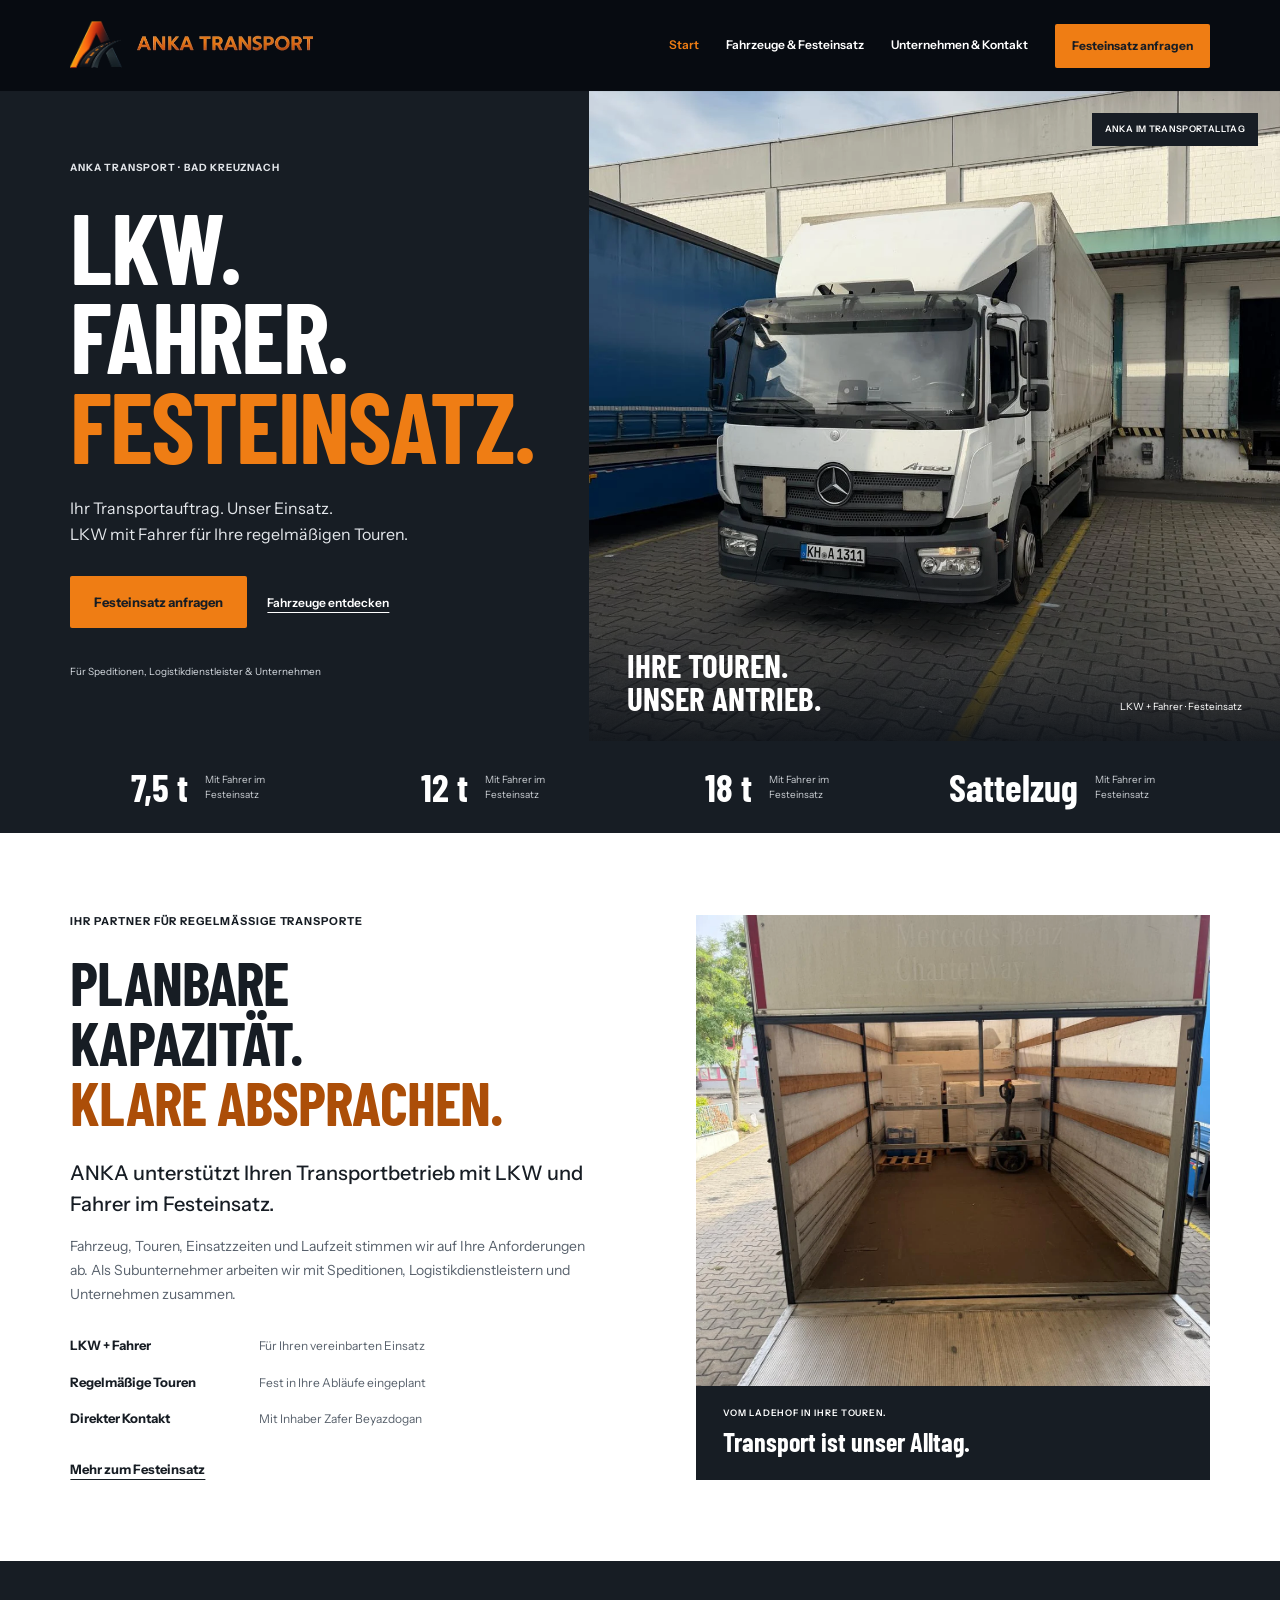
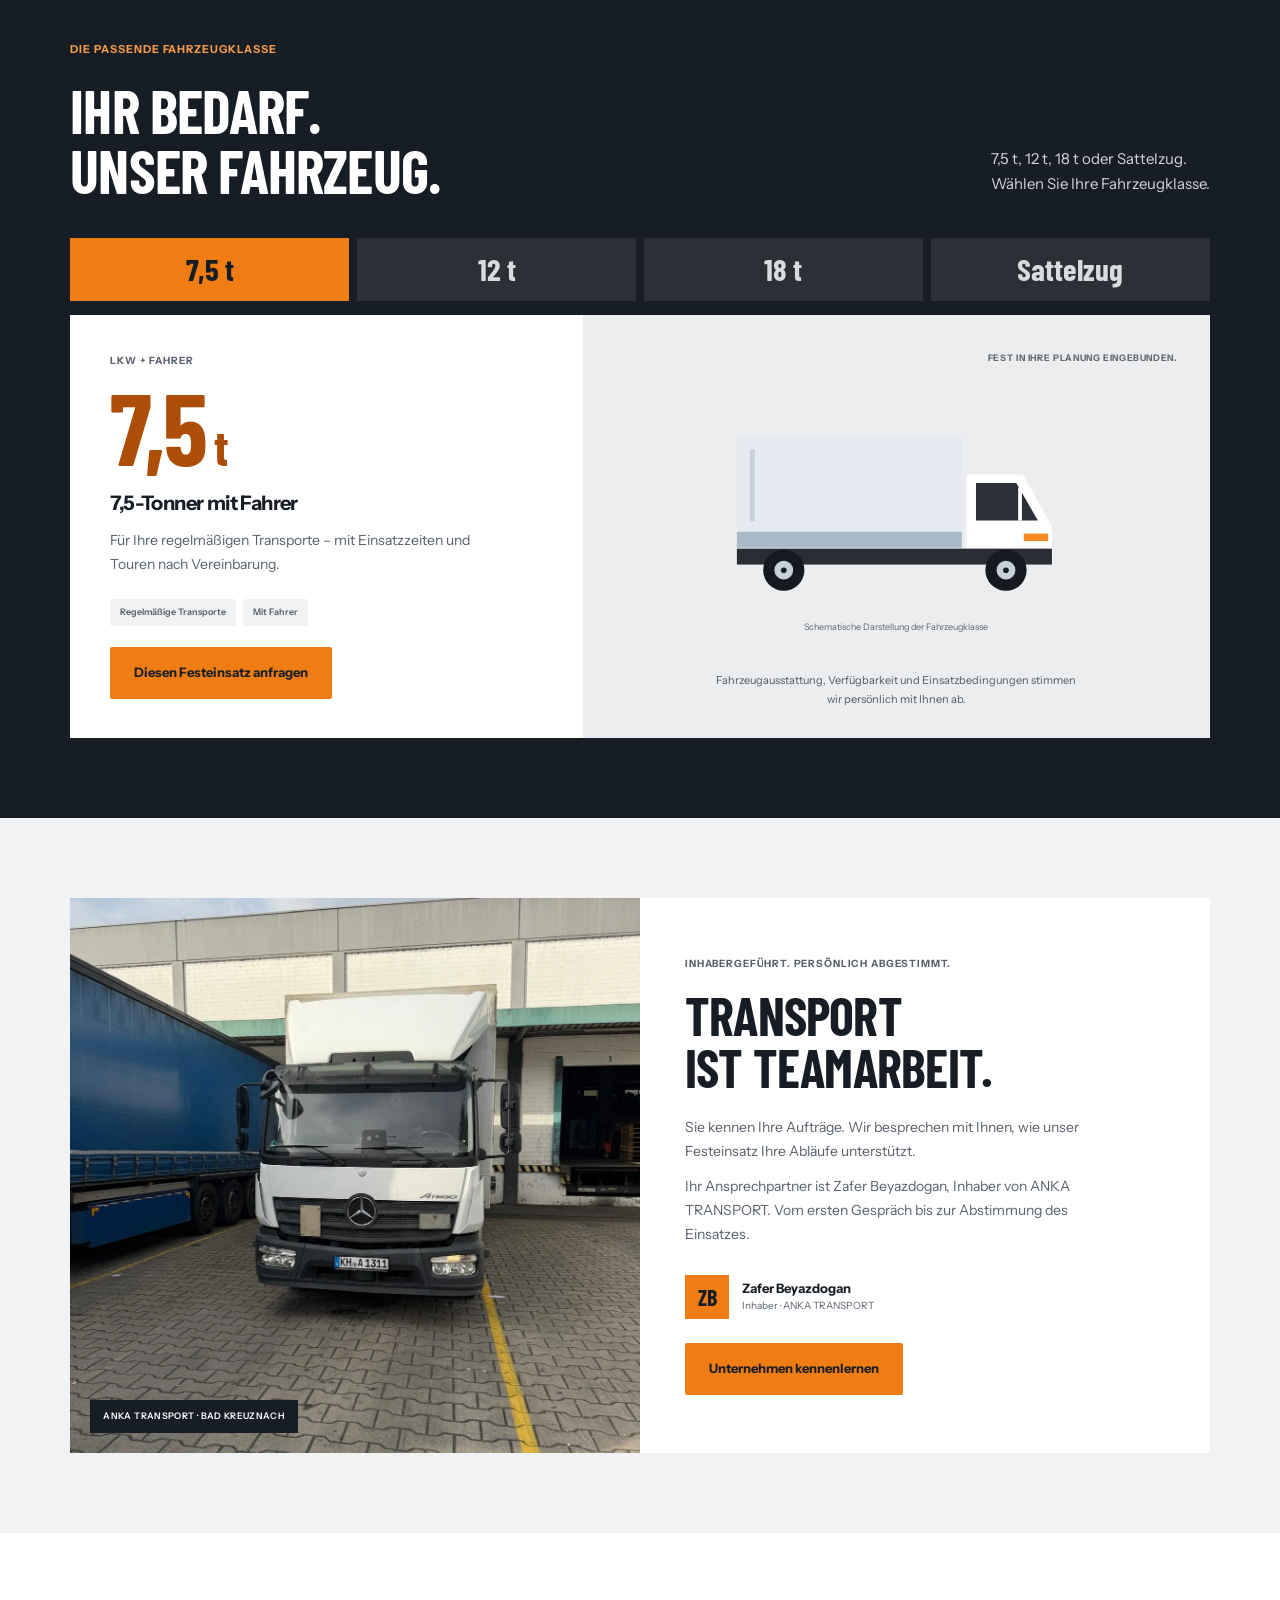
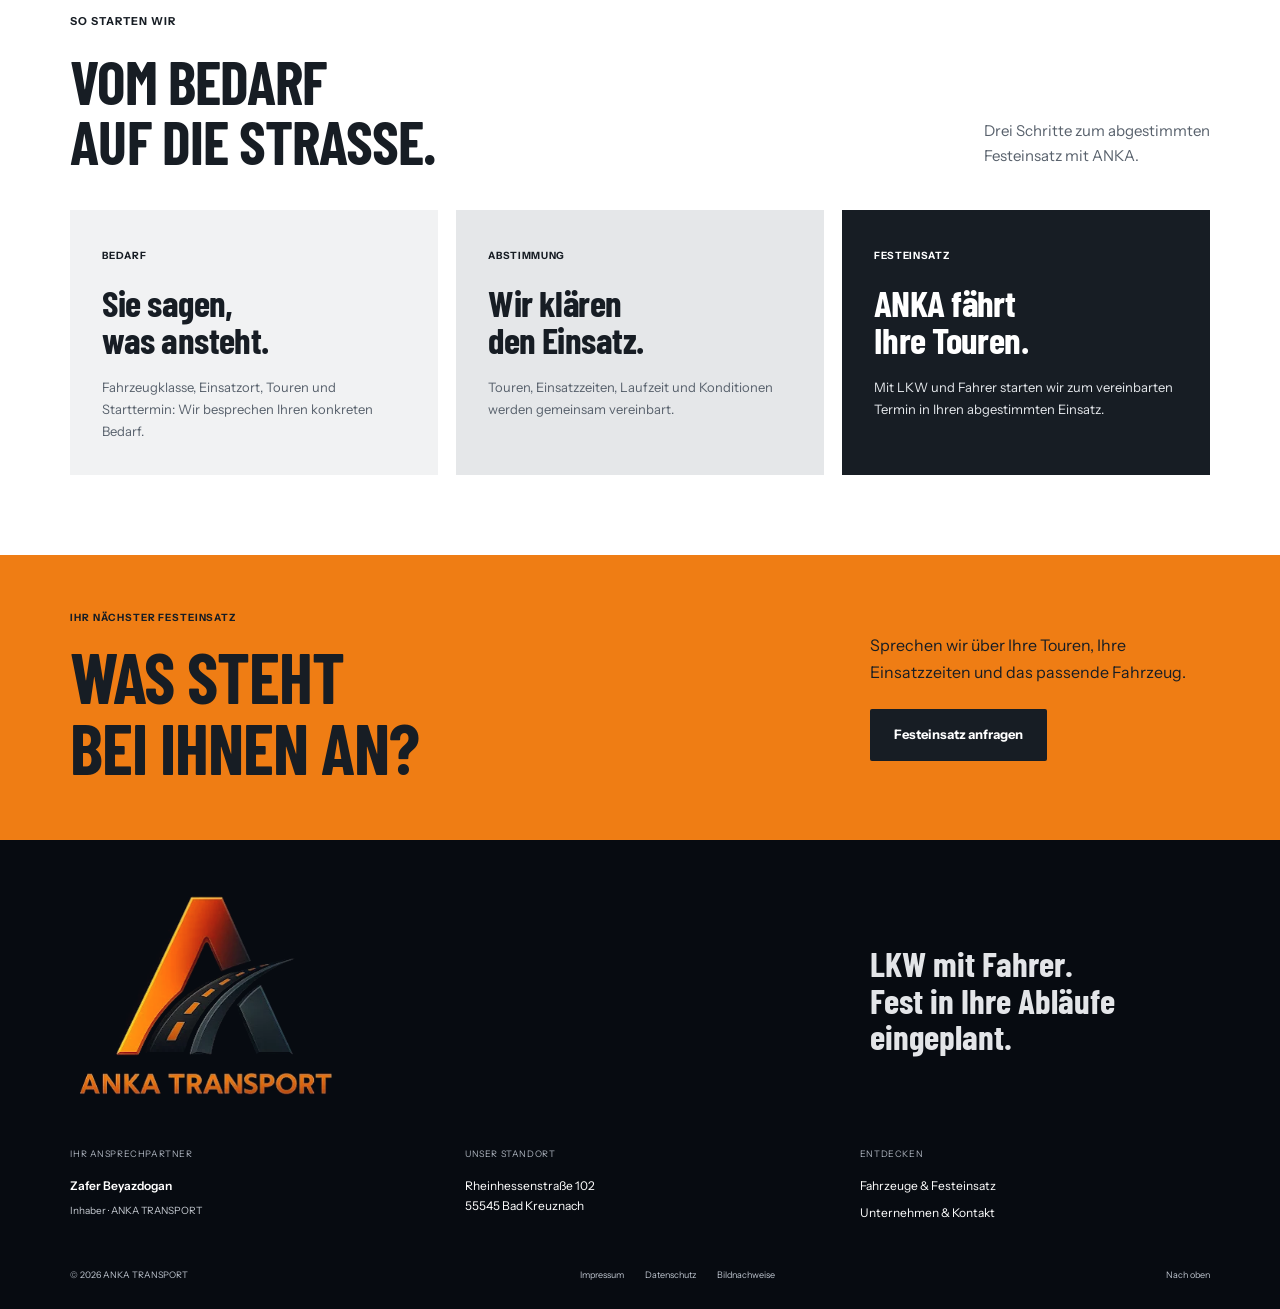
==== commit 713b2a7e: "Import ANKA TRANSPORT website with supplied logo and orange/anthracite branding" ====
--- a/index.html
+++ b/index.html
@@ -1,271 +1,15 @@
-<!doctype html>
-<html lang="de">
-<head>
-  <meta charset="utf-8">
-  <meta name="viewport" content="width=device-width, initial-scale=1">
-  <title>Dinkelsbühler Tanzschule — Tanzen, das bleibt.</title>
-  <meta name="description" content="Moderner Redesign-Entwurf für die Dinkelsbühler Tanzschule: Gesellschaftstanz, Hip Hop, Zumba, Kindertanz, Spezialkurse und mehr.">
-  <meta name="theme-color" content="#2a9896">
-  <link rel="preconnect" href="https://fonts.googleapis.com">
-  <link rel="preconnect" href="https://fonts.gstatic.com" crossorigin>
-  <link href="https://fonts.googleapis.com/css2?family=DM+Sans:wght@400;500;600;700&family=Fraunces:opsz,wght@9..144,400;9..144,500;9..144,600&display=swap" rel="stylesheet">
-  <link rel="stylesheet" href="style.css">
-</head>
-<body>
-  <div class="noise" aria-hidden="true"></div>
-  <header class="site-header" id="top">
-    <a class="brand" href="#top" aria-label="Dinkelsbühler Tanzschule Startseite">
-      <img src="assets/img/logo-dinkelsbuehler-tanzschule.png" alt="Dinkelsbühler Tanzschule">
-    </a>
-    <nav class="desktop-nav" aria-label="Hauptnavigation">
-      <a href="#kurse">Kurse</a>
-      <a href="#team">Team</a>
-      <a href="#studio">Studio</a>
-      <a href="#events">Events</a>
-      <a href="#kontakt">Kontakt</a>
-    </nav>
-    <a class="header-cta" href="https://www.dinkelsbuehler-tanzschule.de/kurse" target="_blank" rel="noopener">Kurs finden <span>↗</span></a>
-    <button class="menu-toggle" aria-label="Menü öffnen" aria-expanded="false"><span></span><span></span></button>
-  </header>
-
-  <aside class="mobile-panel" aria-hidden="true">
-    <div class="mobile-panel-inner">
-      <a href="#kurse">Kurse</a><a href="#team">Team</a><a href="#studio">Studio</a><a href="#events">Events</a><a href="#kontakt">Kontakt</a>
-      <a class="mobile-book" href="https://www.dinkelsbuehler-tanzschule.de/kurse" target="_blank" rel="noopener">Kurs finden ↗</a>
-    </div>
-  </aside>
-
-  <main>
-    <section class="hero">
-      <div class="hero-copy reveal">
-        <div class="heritage-line"><span>ADTV Tanzschule</span><i></i><span>Dinkelsbühl</span><i></i><span>seit 1979</span></div>
-        <p class="eyebrow">TANZEN · LERNEN · GEMEINSAM ZEIT VERBRINGEN</p>
-        <h1><span>Tanzfreude,</span><br><em>die verbindet.</em></h1>
-        <p class="hero-lead">Vom ersten Schritt bis zum Lieblingskurs: persönlich, professionell und mit genau der familiären Atmosphäre, für die die Dinkelsbühler Tanzschule seit Jahrzehnten steht.</p>
-        <div class="hero-actions">
-          <a class="button button-primary" href="#kurse">Passenden Kurs finden <span>↘</span></a>
-          <a class="text-link" href="https://www.dinkelsbuehler-tanzschule.de/kontakt" target="_blank" rel="noopener">Kostenlos schnuppern <span>↗</span></a>
-        </div>
-        <div class="hero-proof">
-          <span><b>ADTV</b> ausgebildetes Team</span>
-          <span><b>2</b> große Tanzsäle</span>
-          <span><b>47</b> Jahre Erfahrung</span>
-        </div>
-      </div>
-
-      <div class="hero-stage reveal" data-delay="120" aria-label="Tanzmomente aus der Dinkelsbühler Tanzschule">
-        <div class="hero-watercolor wash-one" aria-hidden="true"></div>
-        <div class="hero-watercolor wash-two" aria-hidden="true"></div>
-        <div class="hero-frame frame-main" aria-hidden="true"></div>
-        <div class="hero-frame frame-small" aria-hidden="true"></div>
-        <span class="hero-script script-one">gemeinsam</span>
-        <span class="hero-script script-two">bewegen</span>
-        <img class="hero-dancer dancer-main" src="https://www.dinkelsbuehler-tanzschule.de/images/slideshow/start1.png" alt="Tanzpaar">
-        <img class="hero-dancer dancer-side" src="https://www.dinkelsbuehler-tanzschule.de/images/slideshow/start3.png" alt="Hip Hop Tänzerinnen und Tänzer">
-        <div class="hero-stamp"><span>Seit</span><strong>1979</strong><small>in Dinkelsbühl</small></div>
-        <div class="hero-note"><span>Für jedes Alter.</span><strong>Für deinen Rhythmus.</strong></div>
-      </div>
-
-      <div class="hero-bottom">
-        <div class="ticker" aria-label="Kursarten">
-          <div class="ticker-track">
-            <div class="ticker-group">
-              <span>Gesellschaftstanz</span><i>✦</i><span>Hip Hop</span><i>✦</i><span>Zumba</span><i>✦</i><span>West Coast Swing</span><i>✦</i><span>Kindertanz</span><i>✦</i><span>Salsa</span><i>✦</i><span>Linedance</span><i>✦</i><span>Boogie</span><i>✦</i>
-            </div>
-            <div class="ticker-group" aria-hidden="true">
-              <span>Gesellschaftstanz</span><i>✦</i><span>Hip Hop</span><i>✦</i><span>Zumba</span><i>✦</i><span>West Coast Swing</span><i>✦</i><span>Kindertanz</span><i>✦</i><span>Salsa</span><i>✦</i><span>Linedance</span><i>✦</i><span>Boogie</span><i>✦</i>
-            </div>
-          </div>
-        </div>
-      </div>
-    </section>
-
-    <section class="course-finder" aria-label="Schnelleinstieg in die Kurse">
-      <div class="finder-label"><span>Was passt zu dir?</span><small>Schnelleinstieg</small></div>
-      <div class="finder-links">
-        <button type="button" data-course-filter="paar"><span>01</span><strong>Paartanz</strong><small>Erwachsene · Hochzeit · Spezial</small></button>
-        <button type="button" data-course-filter="kids"><span>02</span><strong>Kids & Teens</strong><small>Kindertanz · Hip Hop · Jugend</small></button>
-        <button type="button" data-course-filter="solo"><span>03</span><strong>Ohne Partner</strong><small>Linedance · Solo-Latino · Hip Hop</small></button>
-        <button type="button" data-course-filter="fitness"><span>04</span><strong>Fitness & Bewegung</strong><small>Zumba · aktiv bleiben</small></button>
-      </div>
-    </section>
-
-    <section class="news-flash section-pad reveal">
-      <div class="section-index">01</div>
-      <div class="news-copy">
-        <p class="eyebrow dark">AKTUELL · HERBST 2026</p>
-        <h2>Mehr als Kurse.<br><em>Gemeinsam tanzen.</em></h2>
-      </div>
-      <div class="news-detail">
-        <p>Neben den laufenden Kursen gibt es regelmäßig Tanznachmittage, Übungsabende und Tanzabende. Der nächste Tanznachmittag findet am 18. Oktober statt — entspannt, offen und mit viel Zeit auf der Tanzfläche.</p>
-        <a class="button button-dark" href="https://www.dinkelsbuehler-tanzschule.de/events" target="_blank" rel="noopener">Alle Termine ansehen <span>↗</span></a>
-      </div>
-    </section>
-
-    <section class="course-section section-pad" id="kurse">
-      <div class="section-head reveal">
-        <div><p class="eyebrow">02 / KURSE</p><h2>Finde deinen<br><em>Rhythmus.</em></h2><span class="section-scribble">vom ersten Schritt an</span></div>
-        <p class="section-intro">Ob klassischer Paartanz, Hip Hop, Zumba oder Kindertanz: Finden Sie schnell den Kurs, der zu Ihnen, Ihrem Alltag und Ihrem Tanzlevel passt.</p>
-      </div>
-
-      <div class="course-filters reveal" role="group" aria-label="Kursfilter">
-        <button class="filter is-active" data-filter="all">Alle</button>
-        <button class="filter" data-filter="paar">Zu zweit</button>
-        <button class="filter" data-filter="solo">Solo</button>
-        <button class="filter" data-filter="kids">Kids & Teens</button>
-        <button class="filter" data-filter="fitness">Fitness</button>
-      </div>
-
-      <div class="course-grid">
-        <article class="course-card course-feature reveal" data-category="paar">
-          <div class="course-art teal">
-            <img src="https://www.dinkelsbuehler-tanzschule.de/images/grosse_bilder/anfaenger.png" alt="Tanzpaar für Gesellschaftstanz">
-            <span class="card-no">01</span>
-          </div>
-          <div class="course-body">
-            <p class="course-meta">ERWACHSENE · EINSTEIGER & FORTGESCHRITTENE</p>
-            <h3>Gesellschafts&shy;tanz</h3>
-            <p>Erste Schritte wagen, Erlerntes auffrischen, gemeinsam ein neues Hobby entdecken oder sich für die Hochzeit fit machen. Ein Einstieg ist auch als Einzelperson möglich.</p>
-            <a href="https://www.dinkelsbuehler-tanzschule.de/kurse/gesellschaftstaenze/erwachsene" target="_blank" rel="noopener">Details & Termine <span>↗</span></a>
-          </div>
-        </article>
-
-        <article class="course-card reveal" data-category="kids paar">
-          <div class="course-art blue"><img src="https://www.dinkelsbuehler-tanzschule.de/images/grosse_bilder/jugendliche.png" alt="Jugendliche beim Tanzen"><span class="card-no">02</span></div>
-          <div class="course-body"><p class="course-meta">JUGENDLICHE</p><h3>Schülertanzkurse</h3><p>Aktuelle Chartmusik, beliebte Tänze und Special Dance Nights — stressfrei, locker und ohne festen Tanzpartner bei der Anmeldung.</p><a href="https://www.dinkelsbuehler-tanzschule.de/kurse/gesellschaftstaenze/jugendliche" target="_blank" rel="noopener">Mehr erfahren <span>↗</span></a></div>
-        </article>
-
-        <article class="course-card reveal" data-category="kids solo">
-          <div class="course-art acid"><img src="https://www.dinkelsbuehler-tanzschule.de/images/grosse_bilder/kindertanzen.png" alt="Kinder beim Tanzen"><span class="card-no">03</span></div>
-          <div class="course-body"><p class="course-meta">KINDER</p><h3>Kindertanzen</h3><p>Spielerisch Rhythmusgefühl, Konzentration, Koordination und soziales Verhalten fördern. Die Tanzmäuse tanzen gemeinsam mit einer erwachsenen Bezugsperson.</p><a href="https://www.dinkelsbuehler-tanzschule.de/kurse/kindertanzen" target="_blank" rel="noopener">Schnupperstunde <span>↗</span></a></div>
-        </article>
-
-        <article class="course-card reveal" data-category="kids solo fitness">
-          <div class="course-art purple"><img src="https://www.dinkelsbuehler-tanzschule.de/images/grosse_bilder/hiphop.png" alt="Hip Hop Tänzerin"><span class="card-no">04</span></div>
-          <div class="course-body"><p class="course-meta">KIDS · TEENS · ERWACHSENE</p><h3>Hip Hop</h3><p>Choreografien zu aktueller Musik und verschiedene Styles mit den Coaches Joy und Regina. Energie, Ausdruck und gemeinsamer Flow.</p><a href="https://www.dinkelsbuehler-tanzschule.de/kurse/hip-hop" target="_blank" rel="noopener">Hip Hop entdecken <span>↗</span></a></div>
-        </article>
-
-        <article class="course-card reveal" data-category="solo fitness">
-          <div class="course-art mint"><img src="https://www.dinkelsbuehler-tanzschule.de/images/grosse_bilder/zumba.png" alt="Zumba Tänzerin"><span class="card-no">05</span></div>
-          <div class="course-body"><p class="course-meta">FITNESS · SOLO</p><h3>Zumba</h3><p>Mitreißende Rhythmen, Bewegung und Fitness in einem flexiblen Kurssystem. Trainieren, so oft es in den eigenen Alltag passt.</p><a href="https://www.dinkelsbuehler-tanzschule.de/kurse/zumba" target="_blank" rel="noopener">Zum Zumba-Angebot <span>↗</span></a></div>
-        </article>
-
-        <article class="course-card reveal" data-category="paar">
-          <div class="course-art coral"><img src="https://www.dinkelsbuehler-tanzschule.de/images/grosse_bilder/boogie_woogie.png" alt="Boogie Woogie Tanzpaar"><span class="card-no">06</span></div>
-          <div class="course-body"><p class="course-meta">SPEZIALKURS</p><h3>Boogie & Rock ’n’ Roll</h3><p>Eine Zeitreise in die 50er: Swingrhythmen, Petticoat-Vibes und jede Menge Lebensgefühl — mit oder ohne akrobatische Elemente.</p><a href="https://www.dinkelsbuehler-tanzschule.de/kurse/spezialkurse/boogie-woogie-rocknroll" target="_blank" rel="noopener">Details <span>↗</span></a></div>
-        </article>
-      </div>
-
-      <div class="style-index reveal">
-        <p class="eyebrow">WEITERE STYLES</p>
-        <div class="style-list">
-          <a href="https://www.dinkelsbuehler-tanzschule.de/kurse/spezialkurse/discofox-softfox" target="_blank" rel="noopener"><span>Discofox / Softfox</span><b>↗</b></a>
-          <a href="https://www.dinkelsbuehler-tanzschule.de/kurse/spezialkurse/salsa" target="_blank" rel="noopener"><span>Salsa</span><b>↗</b></a>
-          <a href="https://www.dinkelsbuehler-tanzschule.de/kurse/spezialkurse/west-coast-swing" target="_blank" rel="noopener"><span>West Coast Swing</span><b>↗</b></a>
-          <a href="https://www.dinkelsbuehler-tanzschule.de/kurse/spezialkurse/linedance" target="_blank" rel="noopener"><span>Linedance</span><b>↗</b></a>
-          <a href="https://www.dinkelsbuehler-tanzschule.de/kurse/spezialkurse/sololatino" target="_blank" rel="noopener"><span>Solo-Latino</span><b>↗</b></a>
-          <a href="https://www.dinkelsbuehler-tanzschule.de/kurse/tanzen-ab-60/tanzen-ab-60" target="_blank" rel="noopener"><span>Tanzen ab 60</span><b>↗</b></a>
-          <a href="https://www.dinkelsbuehler-tanzschule.de/kurse/privatkurse" target="_blank" rel="noopener"><span>Privatstunden & Privatkurse</span><b>↗</b></a>
-          <a href="https://www.dinkelsbuehler-tanzschule.de/kurse/gutscheine" target="_blank" rel="noopener"><span>Gutscheine</span><b>↗</b></a>
-        </div>
-      </div>
-    </section>
-
-    <section class="manifesto">
-      <div class="manifesto-image reveal">
-        <img src="https://www.dinkelsbuehler-tanzschule.de/images/grosse_bilder/team_neu2.png" alt="Team der Dinkelsbühler Tanzschule">
-      </div>
-      <div class="manifesto-copy reveal">
-        <p class="eyebrow">03 / WIR</p>
-        <h2>Professionell.<br><em>Und trotzdem persönlich.</em></h2>
-        <p>Das Team besteht aus Tanzlehrerinnen und Tanzlehrern mit mehrjähriger professioneller Ausbildung im ADTV sowie spezialisierten Trainerinnen und Trainern. Regelmäßige Weiterbildungen halten den Unterricht fachlich aktuell — die familiäre Atmosphäre bleibt.</p>
-        <div class="manifesto-facts"><div><strong>1979</strong><span>gegründet</span></div><div><strong>ADTV</strong><span>professionelle Ausbildung</span></div><div><strong>2</strong><span>große Tanzsäle</span></div></div>
-      </div>
-    </section>
-
-    <section class="team section-pad" id="team">
-      <div class="section-head reveal">
-        <div><p class="eyebrow">04 / TEAM</p><h2>Menschen, die<br><em>Tanz leben.</em></h2></div>
-        <p class="section-intro">Ein Team, das Tanz nicht nur unterrichtet, sondern lebt — mit professioneller Ausbildung, regelmäßigen Weiterbildungen und persönlicher Begleitung.</p>
-      </div>
-
-      <div class="team-grid">
-        <article class="person reveal"><div class="person-img"><img src="https://www.dinkelsbuehler-tanzschule.de/images/grosse_bilder/gerith_sczesny_2.png" alt="Gerith Sczesny"></div><div class="person-copy"><span>GRÜNDERIN · ADTV</span><h3>Gerith Sczesny</h3><p>Gründete die Tanzschule 1979. Unterrichtet Erwachsene, Spezialkurse und die Seniorentanzgruppe.</p></div></article>
-        <article class="person reveal"><div class="person-img"><img src="https://www.dinkelsbuehler-tanzschule.de/images/grosse_bilder/janina_sczesny_2.png" alt="Janina Reitmaier"></div><div class="person-copy"><span>LEITUNG · ADTV</span><h3>Janina Reitmaier</h3><p>Leitet die Tanzschule seit 2010, unterrichtet Jugendliche und Erwachsene, Kindertanz und West Coast Swing; außerdem ZUMBA-Trainerin und Ausbilderin.</p></div></article>
-        <article class="person reveal"><div class="person-img"><img src="https://dinkelsbuehler-tanzschule.de/images/grosse_bilder/Regina_schmidt.png" alt="Regina Schmidt"></div><div class="person-copy"><span>ADTV · FITNESS</span><h3>Regina Schmidt</h3><p>ADTV-Tanzlehrerin mit Zusatzausbildungen in Zumba, Videoclipdancing und Salsa. Leitet den Fitnessbereich.</p></div></article>
-        <article class="person reveal"><div class="person-img"><img src="https://www.dinkelsbuehler-tanzschule.de/images/grosse_bilder/chris_1.png" alt="Christian Bär"></div><div class="person-copy"><span>ADTV · WEST COAST SWING</span><h3>Christian Bär</h3><p>Fachtanzlehrer für West Coast Swing und ADTV-Kindertanzlehrer. Choreografiert und unterrichtet die Jugendshow-Gruppe.</p></div></article>
-        <article class="person reveal"><div class="person-img"><img src="https://dinkelsbuehler-tanzschule.de/images/grosse_bilder/joy.png" alt="Joy-Jasmine Zinnecker"></div><div class="person-copy"><span>HIP HOP · ALLROUNDERIN</span><h3>Joy-Jasmine Zinnecker</h3><p>Hip Hop-Fachtanzlehrerin mit Erfahrung in Ballett, Gesellschaftstanz und West Coast Swing sowie Zusatzausbildungen in Boogie und Lindy Hop.</p></div></article>
-      </div>
-    </section>
-
-    <section class="studio" id="studio">
-      <div class="studio-art reveal"><img src="https://www.dinkelsbuehler-tanzschule.de/images/slideshow/start4.png" alt="Kinder in der Tanzschule"><div class="studio-ring">DINKELSBÜHL · SÜDRING 1A ·</div></div>
-      <div class="studio-content reveal">
-        <p class="eyebrow">05 / DAS STUDIO</p>
-        <h2>Raum für<br><em>Bewegung.</em></h2>
-        <p>Die moderne Tanzschule bietet zwei große Tanzsäle mit Tanzparkett sowie aktueller Licht- und Soundtechnik. Dazu kommt ein gemütlicher Barbereich, in dem nach dem Kurs nicht sofort Schluss sein muss.</p>
-        <ul><li><span>01</span>Zwei große Tanzsäle</li><li><span>02</span>Professionelles Tanzparkett</li><li><span>03</span>Moderne Licht- & Soundtechnik</li><li><span>04</span>Bar- & Begegnungsbereich</li></ul>
-        <a class="button button-light" href="https://www.dinkelsbuehler-tanzschule.de/wir/location" target="_blank" rel="noopener">Studio ansehen <span>↗</span></a>
-      </div>
-    </section>
-
-    <section class="events section-pad" id="events">
-      <div class="section-head reveal"><div><p class="eyebrow">06 / COMMUNITY</p><h2>Gemeinsam tanzen.<br><em>Gemeinsam feiern.</em></h2></div><p class="section-intro">Abschlussbälle, Tanznachmittage, Tanzabende, Special Dance Nights, Kinderpartys sowie Auftritte und Meisterschaften machen aus Kursen eine Community.</p></div>
-      <div class="event-grid">
-        <a class="event-card event-feature reveal" href="https://www.dinkelsbuehler-tanzschule.de/events" target="_blank" rel="noopener">
-          <div class="event-date"><strong>18</strong><span>OKT<br>2026</span></div>
-          <span class="event-kicker">TANZNACHMITTAG · 14:00–16:00</span>
-          <h3>Kaffee, Kuchen<br>und ganz viel Tanz.</h3>
-          <p>Ein entspannter Sonntagnachmittag für alle, die einfach gerne tanzen und nette Leute treffen.</p>
-          <b>Alle Eventtermine ↗</b>
-        </a>
-        <a class="event-card light reveal" href="https://www.dinkelsbuehler-tanzschule.de/events" target="_blank" rel="noopener">
-          <div class="event-date compact"><strong>28</strong><span>NOV</span></div>
-          <span class="event-kicker">TANZABEND · 19:30–23:30</span>
-          <h3>Tanzabend<br>mit Buffet.</h3>
-          <p>Gemeinsam tanzen, essen und den Abend genießen. Anmeldung erforderlich.</p>
-          <b>Details ↗</b>
-        </a>
-        <a class="event-card outline reveal" href="https://www.dinkelsbuehler-tanzschule.de/events" target="_blank" rel="noopener">
-          <div class="event-date compact"><strong>12</strong><span>DEZ</span></div>
-          <span class="event-kicker">SPECIAL DANCE NIGHT · 19:00–22:00</span>
-          <h3>Jugendparty<br>auf der Tanzfläche.</h3>
-          <p>Für aktuelle und ehemalige Teilnehmerinnen und Teilnehmer der Jugendtanzkurse.</p>
-          <b>Termine ansehen ↗</b>
-        </a>
-      </div>
-    </section>
-
-    <section class="jobs section-pad reveal">
-      <div class="jobs-title"><p class="eyebrow">07 / JOBS</p><h2>Dein nächster<br><em>Move?</em></h2></div>
-      <div class="jobs-list">
-        <a href="https://www.dinkelsbuehler-tanzschule.de/wir/jobs/jobs-tanzlehrer" target="_blank" rel="noopener"><span>Tanzlehrer/in für Gesellschaftstänze</span><small>Teil des Teams werden</small><b>↗</b></a>
-        <a href="https://www.dinkelsbuehler-tanzschule.de/wir/jobs/jobs-hiphop-trainer" target="_blank" rel="noopener"><span>Hip Hop-Trainer/in</span><small>Teilzeit oder auf Stundenbasis</small><b>↗</b></a>
-      </div>
-    </section>
-
-    <section class="contact" id="kontakt">
-      <div class="contact-copy reveal">
-        <p class="eyebrow">08 / KONTAKT</p>
-        <h2>Wir freuen uns<br><em>auf Sie.</em></h2>
-        <p>Ob Kurs, Schnupperstunde, Tanzpartner-Suche oder Privatstunde — kurz melden, dann findet das Team gemeinsam mit dir den passenden Einstieg.</p>
-        <div class="contact-actions"><a class="button button-dark" href="mailto:info@dinkelsbuehler-tanzschule.de">E-Mail schreiben <span>↗</span></a><a class="contact-phone" href="tel:+4998517330">09851 / 7330</a></div>
-      </div>
-      <div class="contact-card reveal">
-        <p class="mini">DINKELSBÜHLER TANZSCHULE SCZESNY</p>
-        <address>Südring 1a<br>91550 Dinkelsbühl</address>
-        <div class="contact-meta"><a href="mailto:info@dinkelsbuehler-tanzschule.de">info@dinkelsbuehler-tanzschule.de</a><span>Fax 09851 / 582 381</span></div>
-        <div class="socials"><a href="https://www.instagram.com/dinkelsbuehler_tanzschule/" target="_blank" rel="noopener">Instagram ↗</a><a href="https://www.facebook.com/pages/Dinkelsb%C3%BChler-Tanzschule/157847424228714" target="_blank" rel="noopener">Facebook ↗</a></div>
-      </div>
-    </section>
-  </main>
-
-  <footer>
-    <div class="footer-brand"><img src="assets/img/logo-dinkelsbuehler-tanzschule.png" alt="Dinkelsbühler Tanzschule"><p>Tanzen mit Qualität, Persönlichkeit und Herz — seit 1979.</p></div>
-    <div class="footer-links"><a href="https://www.dinkelsbuehler-tanzschule.de/impressum" target="_blank" rel="noopener">Impressum</a><a href="https://www.dinkelsbuehler-tanzschule.de/datenschutz" target="_blank" rel="noopener">Datenschutz</a><a href="https://www.dinkelsbuehler-tanzschule.de/wir/agb" target="_blank" rel="noopener">AGB</a><a href="#top">Nach oben ↑</a></div>
-    <div class="footer-note">DINKELSBÜHL · TANZFREUDE SEIT 1979</div>
-  </footer>
-
-  <script src="script.js"></script>
-</body>
-</html>
+<!doctype html><html lang="de"><head><meta charset="utf-8"><meta name="viewport" content="width=device-width, initial-scale=1"><meta name="theme-color" content="#ef7d14"><title>ANKA TRANSPORT — LKW mit Fahrer im Festeinsatz</title><meta name="description" content="ANKA TRANSPORT aus Bad Kreuznach unterstützt Speditionen und Unternehmen mit LKW und Fahrer im Festeinsatz. 7,5 t, 12 t, 18 t und Sattelzüge."><meta name="robots" content="noindex,nofollow"><meta property="og:title" content="ANKA TRANSPORT — LKW mit Fahrer im Festeinsatz"><meta property="og:description" content="ANKA TRANSPORT aus Bad Kreuznach unterstützt Speditionen und Unternehmen mit LKW und Fahrer im Festeinsatz. 7,5 t, 12 t, 18 t und Sattelzüge."><meta property="og:type" content="website"><meta property="og:image" content="https://anka-transport.cra4zzy.chatgpt.site/assets/anka-truck.webp"><link rel="icon" href="assets/favicon.svg" type="image/svg+xml"><link rel="preload" href="assets/barlow-condensed-bold.ttf" as="font" type="font/ttf" crossorigin><link rel="stylesheet" href="assets/fonts-v3.css"><link rel="stylesheet" href="assets/style.css?v=4"><script src="assets/app.js?v=4" defer></script></head><body id="top" class="index-page"><a class="skip" href="#main">Zum Inhalt</a>
+<header class="header"><a class="brand" href="index.html" aria-label="ANKA TRANSPORT Startseite"><span class="brand-icon"><img src="assets/anka-brand-reference.png" alt="" width="352" height="510"></span><span class="brand-name"><img src="assets/anka-brand-reference.png" alt="" width="352" height="510"></span></a>
+<button class="menu-toggle" type="button" aria-expanded="false" aria-controls="navigation"><span>Menü</span><i aria-hidden="true"></i></button>
+<nav id="navigation" aria-label="Hauptnavigation"><a href="index.html" aria-current="page">Start</a><a href="festeinsatz.html">Fahrzeuge & Festeinsatz</a><a href="unternehmen.html">Unternehmen & Kontakt</a><a class="button button-small" href="unternehmen.html#anfrage">Festeinsatz anfragen</a></nav></header><main id="main"><section class="home-hero"><div class="hero-copy"><span class="kicker">ANKA TRANSPORT · BAD KREUZNACH</span><h1>LKW.<br>FAHRER.<br><span>FESTEINSATZ.</span></h1><p>Ihr Transportauftrag. Unser Einsatz.<br>LKW mit Fahrer für Ihre regelmäßigen Touren.</p><div class="hero-actions"><a class="button button-orange" href="unternehmen.html#anfrage">Festeinsatz anfragen</a><a class="hero-link" href="festeinsatz.html">Fahrzeuge entdecken</a></div><span class="hero-for">Für Speditionen, Logistikdienstleister & Unternehmen</span></div>
+<div class="hero-photo"><img src="assets/anka-truck.webp" alt="Mercedes-Benz-LKW von ANKA TRANSPORT am Ladehof" width="1200" height="1600" fetchpriority="high"><span class="photo-label">ANKA IM TRANSPORTALLTAG</span><div class="hero-photo-note"><strong>IHRE TOUREN.<br>UNSER ANTRIEB.</strong><span>LKW + Fahrer · Festeinsatz</span></div></div></section>
+<div class="class-strip" aria-label="Unsere Fahrzeugklassen"><a href="festeinsatz.html?fahrzeug=7-5#fahrzeugauswahl"><strong>7,5 t</strong><span>Mit Fahrer im Festeinsatz</span></a><a href="festeinsatz.html?fahrzeug=12#fahrzeugauswahl"><strong>12 t</strong><span>Mit Fahrer im Festeinsatz</span></a><a href="festeinsatz.html?fahrzeug=18#fahrzeugauswahl"><strong>18 t</strong><span>Mit Fahrer im Festeinsatz</span></a><a href="festeinsatz.html?fahrzeug=Sattelzug#fahrzeugauswahl"><strong>Sattelzug</strong><span>Mit Fahrer im Festeinsatz</span></a></div>
+<section class="intro section"><div class="intro-copy"><span class="kicker">Ihr Partner für regelmäßige Transporte</span><h2>PLANBARE<br>KAPAZITÄT.<br><span class="accent-text">KLARE ABSPRACHEN.</span></h2><p class="lead">ANKA unterstützt Ihren Transportbetrieb mit LKW und Fahrer im Festeinsatz.</p><p>Fahrzeug, Touren, Einsatzzeiten und Laufzeit stimmen wir auf Ihre Anforderungen ab. Als Subunternehmer arbeiten wir mit Speditionen, Logistikdienstleistern und Unternehmen zusammen.</p><div class="service-facts"><div><strong>LKW + Fahrer</strong><span>Für Ihren vereinbarten Einsatz</span></div><div><strong>Regelmäßige Touren</strong><span>Fest in Ihre Abläufe eingeplant</span></div><div><strong>Direkter Kontakt</strong><span>Mit Inhaber Zafer Beyazdogan</span></div></div><a class="text-link" href="festeinsatz.html">Mehr zum Festeinsatz</a></div><figure class="intro-photo"><img src="assets/anka-loading.webp" alt="Geöffneter ANKA-LKW mit Ladebordwand und palettierter Ladung" width="1200" height="1600" loading="lazy"><figcaption><span>VOM LADEHOF IN IHRE TOUREN.</span><strong>Transport ist unser Alltag.</strong></figcaption></figure></section>
+<section class="fleet-section section" id="fahrzeuge"><div class="section-title"><div><span class="kicker">Die passende Fahrzeugklasse</span><h2>IHR BEDARF.<br>UNSER FAHRZEUG.</h2></div><p>7,5 t, 12 t, 18 t oder Sattelzug.<br>Wählen Sie Ihre Fahrzeugklasse.</p></div><div class="fleet-picker" data-fleet-picker><div class="fleet-tabs" role="tablist" aria-label="Fahrzeugklasse auswählen"><button type="button" role="tab" id="fleet-home-tab-7-5" aria-controls="fleet-home-panel" aria-selected="true" tabindex="0" data-fleet="7-5">7,5 t</button><button type="button" role="tab" id="fleet-home-tab-12" aria-controls="fleet-home-panel" aria-selected="false" tabindex="-1" data-fleet="12">12 t</button><button type="button" role="tab" id="fleet-home-tab-18" aria-controls="fleet-home-panel" aria-selected="false" tabindex="-1" data-fleet="18">18 t</button><button type="button" role="tab" id="fleet-home-tab-Sattelzug" aria-controls="fleet-home-panel" aria-selected="false" tabindex="-1" data-fleet="Sattelzug">Sattelzug</button></div>
+<div class="fleet-stage" id="fleet-home-panel" role="tabpanel" tabindex="0" aria-labelledby="fleet-home-tab-7-5" data-kind="7-5">
+<div class="fleet-detail"><span class="kicker">LKW + Fahrer</span><span class="fleet-weight" data-fleet-weight>7,5<small>t</small></span><h3 data-fleet-title>7,5-Tonner mit Fahrer</h3><p data-fleet-description>Für Ihre regelmäßigen Transporte – mit Einsatzzeiten und Touren nach Vereinbarung.</p><div class="fleet-tags"><span data-fleet-use>Regelmäßige Transporte</span><span>Mit Fahrer</span></div><a class="button button-orange" data-fleet-link href="unternehmen.html?fahrzeug=7-5#anfrage">Diesen Festeinsatz anfragen</a></div>
+<div class="fleet-visual"><span class="fleet-visual-label">FEST IN IHRE PLANUNG EINGEBUNDEN.</span><svg class="truck-illustration" data-truck="7-5" viewBox="0 0 600 250" aria-hidden="true"><rect x="130" y="62" width="240" height="119" rx="2" fill="#e5eaf0"/><rect x="130" y="164" width="240" height="17" fill="#a9bac9"/><rect x="144" y="76" width="5" height="77" fill="#c7d1db"/><path d="M375 103h60l31 55v41h-91z" fill="#fff"/><path d="M385 112h43l23 40h-66z" fill="#2b3037"/><path d="M432 117v35" stroke="#fff" stroke-width="4"/><rect x="130" y="182" width="336" height="17" fill="#292e35"/><rect x="436" y="166" width="26" height="8" fill="#f38a24"/><circle cx="180" cy="205" r="22" fill="#151a20"/><circle cx="180" cy="205" r="10" fill="#c7d0d8"/><circle cx="180" cy="205" r="3" fill="#151a20"/><circle cx="417" cy="205" r="22" fill="#151a20"/><circle cx="417" cy="205" r="10" fill="#c7d0d8"/><circle cx="417" cy="205" r="3" fill="#151a20"/></svg><svg class="truck-illustration" data-truck="12" viewBox="0 0 600 250" aria-hidden="true"><rect x="130" y="62" width="290" height="119" rx="2" fill="#e5eaf0"/><rect x="130" y="164" width="290" height="17" fill="#a9bac9"/><rect x="144" y="76" width="5" height="77" fill="#c7d1db"/><path d="M425 103h60l31 55v41h-91z" fill="#fff"/><path d="M435 112h43l23 40h-66z" fill="#2b3037"/><path d="M482 117v35" stroke="#fff" stroke-width="4"/><rect x="130" y="182" width="386" height="17" fill="#292e35"/><rect x="486" y="166" width="26" height="8" fill="#f38a24"/><circle cx="180" cy="205" r="22" fill="#151a20"/><circle cx="180" cy="205" r="10" fill="#c7d0d8"/><circle cx="180" cy="205" r="3" fill="#151a20"/><circle cx="467" cy="205" r="22" fill="#151a20"/><circle cx="467" cy="205" r="10" fill="#c7d0d8"/><circle cx="467" cy="205" r="3" fill="#151a20"/></svg><svg class="truck-illustration" data-truck="18" viewBox="0 0 600 250" aria-hidden="true"><rect x="130" y="62" width="325" height="119" rx="2" fill="#e5eaf0"/><rect x="130" y="164" width="325" height="17" fill="#a9bac9"/><rect x="144" y="76" width="5" height="77" fill="#c7d1db"/><path d="M460 103h60l31 55v41h-91z" fill="#fff"/><path d="M470 112h43l23 40h-66z" fill="#2b3037"/><path d="M517 117v35" stroke="#fff" stroke-width="4"/><rect x="130" y="182" width="421" height="17" fill="#292e35"/><rect x="521" y="166" width="26" height="8" fill="#f38a24"/><circle cx="180" cy="205" r="22" fill="#151a20"/><circle cx="180" cy="205" r="10" fill="#c7d0d8"/><circle cx="180" cy="205" r="3" fill="#151a20"/><circle cx="218" cy="205" r="22" fill="#151a20"/><circle cx="218" cy="205" r="10" fill="#c7d0d8"/><circle cx="218" cy="205" r="3" fill="#151a20"/><circle cx="502" cy="205" r="22" fill="#151a20"/><circle cx="502" cy="205" r="10" fill="#c7d0d8"/><circle cx="502" cy="205" r="3" fill="#151a20"/></svg><svg class="truck-illustration" data-truck="Sattelzug" viewBox="0 0 600 250" aria-hidden="true"><rect x="75" y="62" width="325" height="119" rx="2" fill="#e5eaf0"/><rect x="75" y="164" width="325" height="17" fill="#a9bac9"/><rect x="89" y="76" width="5" height="77" fill="#c7d1db"/><rect x="362" y="190" width="100" height="10" fill="#151a20"/><path d="M415 103h60l31 55v41h-91z" fill="#fff"/><path d="M425 112h43l23 40h-66z" fill="#2b3037"/><path d="M472 117v35" stroke="#fff" stroke-width="4"/><rect x="75" y="182" width="431" height="17" fill="#292e35"/><rect x="476" y="166" width="26" height="8" fill="#f38a24"/><circle cx="113" cy="205" r="22" fill="#151a20"/><circle cx="113" cy="205" r="10" fill="#c7d0d8"/><circle cx="113" cy="205" r="3" fill="#151a20"/><circle cx="149" cy="205" r="22" fill="#151a20"/><circle cx="149" cy="205" r="10" fill="#c7d0d8"/><circle cx="149" cy="205" r="3" fill="#151a20"/><circle cx="185" cy="205" r="22" fill="#151a20"/><circle cx="185" cy="205" r="10" fill="#c7d0d8"/><circle cx="185" cy="205" r="3" fill="#151a20"/><circle cx="424" cy="205" r="22" fill="#151a20"/><circle cx="424" cy="205" r="10" fill="#c7d0d8"/><circle cx="424" cy="205" r="3" fill="#151a20"/><circle cx="462" cy="205" r="22" fill="#151a20"/><circle cx="462" cy="205" r="10" fill="#c7d0d8"/><circle cx="462" cy="205" r="3" fill="#151a20"/></svg><small>Schematische Darstellung der Fahrzeugklasse</small><div class="fleet-availability">Fahrzeugausstattung, Verfügbarkeit und Einsatzbedingungen stimmen wir persönlich mit Ihnen ab.</div></div></div></div></section>
+<section class="partner-section section"><div class="partner-photo"><img src="assets/anka-front.webp" alt="Frontansicht des ANKA-LKW am Ladehof" width="1200" height="1600" loading="lazy"><span class="photo-label">ANKA TRANSPORT · BAD KREUZNACH</span></div><div class="partner-copy"><span class="kicker">Inhabergeführt. Persönlich abgestimmt.</span><h2>TRANSPORT<br>IST TEAMARBEIT.</h2><p>Sie kennen Ihre Aufträge. Wir besprechen mit Ihnen, wie unser Festeinsatz Ihre Abläufe unterstützt.</p><p>Ihr Ansprechpartner ist Zafer Beyazdogan, Inhaber von ANKA TRANSPORT. Vom ersten Gespräch bis zur Abstimmung des Einsatzes.</p><div class="owner"><span class="owner-monogram" aria-hidden="true">ZB</span><div><strong>Zafer Beyazdogan</strong><span>Inhaber · ANKA TRANSPORT</span></div></div><a class="button" href="unternehmen.html">Unternehmen kennenlernen</a></div></section>
+<section class="process-section section"><div class="section-title"><div><span class="kicker">So starten wir</span><h2>VOM BEDARF<br>AUF DIE STRASSE.</h2></div><p>Drei Schritte zum abgestimmten<br>Festeinsatz mit ANKA.</p></div><div class="steps"><article><span class="step-tag">Bedarf</span><h3>Sie sagen,<br>was ansteht.</h3><p>Fahrzeugklasse, Einsatzort, Touren und Starttermin: Wir besprechen Ihren konkreten Bedarf.</p></article><article><span class="step-tag">Abstimmung</span><h3>Wir klären<br>den Einsatz.</h3><p>Touren, Einsatzzeiten, Laufzeit und Konditionen werden gemeinsam vereinbart.</p></article><article><span class="step-tag">Festeinsatz</span><h3>ANKA fährt<br>Ihre Touren.</h3><p>Mit LKW und Fahrer starten wir zum vereinbarten Termin in Ihren abgestimmten Einsatz.</p></article></div></section><section class="closing section"><div><span class="kicker">Ihr nächster Festeinsatz</span><h2>WAS STEHT<br>BEI IHNEN AN?</h2></div><div class="closing-action"><p>Sprechen wir über Ihre Touren, Ihre Einsatzzeiten und das passende Fahrzeug.</p><a class="button button-dark" href="unternehmen.html#anfrage">Festeinsatz anfragen</a></div></section></main><footer class="footer"><div class="footer-top"><a class="footer-brand" href="index.html" aria-label="ANKA TRANSPORT Startseite"><span class="brand-lockup"><img src="assets/anka-brand-reference.png" alt="" width="352" height="510" loading="lazy"></span></a><p>LKW mit Fahrer.<br>Fest in Ihre Abläufe eingeplant.</p></div>
+<div class="footer-columns"><div><span class="footer-label">Ihr Ansprechpartner</span><strong>Zafer Beyazdogan</strong><span>Inhaber · ANKA TRANSPORT</span></div><div><span class="footer-label">Unser Standort</span><address>Rheinhessenstraße 102<br>55545 Bad Kreuznach</address></div><div><span class="footer-label">Entdecken</span><a href="festeinsatz.html">Fahrzeuge & Festeinsatz</a><a href="unternehmen.html">Unternehmen & Kontakt</a></div></div>
+<div class="footer-bottom"><span>© <span data-year>2026</span> ANKA TRANSPORT</span><div><button type="button" data-dialog="impressum">Impressum</button><button type="button" data-dialog="datenschutz">Datenschutz</button><button type="button" data-dialog="bildnachweise">Bildnachweise</button></div><a href="#top">Nach oben</a></div></footer><dialog id="impressum" class="info-dialog"><button class="dialog-close" aria-label="Schließen">×</button><span class="kicker">Rechtliche Angaben</span><h2>Impressum</h2><p>ANKA TRANSPORT<br>Inhaber Zafer Beyazdogan<br>Rheinhessenstraße 102<br>55545 Bad Kreuznach</p><p class="muted">Entwurf: E-Mail-Adresse und Angaben zur direkten Kontaktaufnahme sowie gegebenenfalls weitere Pflichtangaben werden vor der öffentlichen Veröffentlichung ergänzt.</p></dialog><dialog id="datenschutz" class="info-dialog"><button class="dialog-close" aria-label="Schließen">×</button><span class="kicker">Ihre Daten</span><h2>Datenschutz</h2><p>Verantwortlich für diese Website: ANKA TRANSPORT, Inhaber Zafer Beyazdogan, Rheinhessenstraße 102, 55545 Bad Kreuznach.</p><p>Die Anfragevorbereitung verarbeitet Ihre Eingaben im Browser. Sie werden über dieses Formular nicht an ANKA TRANSPORT übermittelt und nicht dauerhaft gespeichert. Die Kopierfunktion schreibt die von Ihnen vorbereitete Anfrage erst nach Ihrer Auswahl in die Zwischenablage.</p><p>Die Website bindet Schriften und Bilder lokal ein und verwendet keine Analyse- oder Marketingdienste. Beim Aufruf der Website verarbeitet der Hostinganbieter technisch erforderliche Zugriffsdaten.</p><p class="muted">Entwurf: Die vollständigen Datenschutzhinweise werden nach Festlegung des endgültigen Hostings und des Kontaktwegs ergänzt.</p></dialog><dialog id="bildnachweise" class="info-dialog"><button class="dialog-close" aria-label="Schließen">×</button><span class="kicker">Fotografie</span><h2>Bildnachweise</h2><p>Die Aufnahmen des Mercedes-Benz-LKW und des Laderaums wurden von ANKA TRANSPORT zur Verfügung gestellt.</p><p>Die Fahrzeugklassen in der interaktiven Auswahl sind eigenständig erstellte schematische Illustrationen. Sie zeigen keine verbindlichen Fahrzeugabmessungen oder Ausstattungen.</p></dialog></body></html>
--- a/assets/fonts-v3.css
+++ b/assets/fonts-v3.css
@@ -0,0 +1,39 @@
+@font-face {
+  font-family: 'Instrument Sans';
+  font-style: normal;
+  font-weight: 400;
+  font-stretch: normal;
+  font-display: swap;
+  src: url(font-pximypc9vsFDm051Uf6KVwgkfoSxQ0GsQv8ToedPibnr-yp2JGEJOH9npSTF-Qf1.ttf) format('truetype');
+}
+@font-face {
+  font-family: 'Instrument Sans';
+  font-style: normal;
+  font-weight: 500;
+  font-stretch: normal;
+  font-display: swap;
+  src: url(font-pximypc9vsFDm051Uf6KVwgkfoSxQ0GsQv8ToedPibnr-yp2JGEJOH9npST3-Qf1.ttf) format('truetype');
+}
+@font-face {
+  font-family: 'Instrument Sans';
+  font-style: normal;
+  font-weight: 600;
+  font-stretch: normal;
+  font-display: swap;
+  src: url(font-pximypc9vsFDm051Uf6KVwgkfoSxQ0GsQv8ToedPibnr-yp2JGEJOH9npSQb_gf1.ttf) format('truetype');
+}
+@font-face {
+  font-family: 'Instrument Sans';
+  font-style: normal;
+  font-weight: 700;
+  font-stretch: normal;
+  font-display: swap;
+  src: url(font-pximypc9vsFDm051Uf6KVwgkfoSxQ0GsQv8ToedPibnr-yp2JGEJOH9npSQi_gf1.ttf) format('truetype');
+}
+@font-face {
+ font-family: 'Barlow Condensed';
+ font-style: normal;
+ font-weight: 700;
+ font-display: swap;
+ src: url(barlow-condensed-bold.ttf) format('truetype');
+}
--- a/assets/style.css
+++ b/assets/style.css
@@ -0,0 +1,25 @@
+:root{--accent:#ef7d14;--accent-hover:#ff9433;--accent-text:#ac4e08;--brand-black:#070b11;--ink:#171d24;--orange:#ef7d14;--paper:#f1f2f3;--muted:#58616c;--gutter:clamp(24px,5.5vw,88px);--display:'Barlow Condensed','Arial Narrow',sans-serif;--body:'Instrument Sans',Arial,sans-serif}
+*{box-sizing:border-box}html{scroll-behavior:smooth;scroll-padding-top:100px}body{margin:0;font-family:var(--body);font-size:16px;line-height:1.65;background:#fff;color:var(--ink)}button,input,textarea{font:inherit}button,a,input,textarea,summary{-webkit-tap-highlight-color:transparent}a{color:inherit;text-decoration:none}button{cursor:pointer}img{display:block;max-width:100%;width:100%;height:100%;object-fit:cover}svg{display:block}figure,p,h1,h2,h3,dl,dd{margin:0}h1,h2,h3{font-family:var(--display);font-weight:700;line-height:1;letter-spacing:-.015em}h1{font-size:clamp(68px,7.7vw,118px)}h2{font-size:clamp(44px,4.7vw,72px)}h3{font-size:34px}p{line-height:1.7}address{font-style:normal}button{color:inherit}a:focus-visible,button:focus-visible,input:focus-visible,textarea:focus-visible,summary:focus-visible,[tabindex]:focus-visible{outline:3px solid #bd570b;outline-offset:5px}.section{padding:80px var(--gutter)}.kicker{display:block;font-size:11px;line-height:1.5;font-weight:700;letter-spacing:.085em;text-transform:uppercase;margin-bottom:22px}.lead{font-size:20px;line-height:1.55;font-weight:500}.accent-text{color:var(--accent-text)}.section-title{display:flex;align-items:flex-end;justify-content:space-between;gap:40px;margin-bottom:38px}.section-title>p{max-width:340px;font-size:15px;color:var(--muted);margin-bottom:3px}.button{display:inline-flex;align-items:center;justify-content:center;min-height:52px;padding:15px 24px;background:var(--accent);color:var(--ink);font-size:13px;font-weight:700;line-height:1.45;border:0;border-radius:2px;text-align:center;transition:background .2s,transform .2s}.button:hover{background:var(--accent-hover);transform:translateY(-2px)}.button-orange{background:var(--orange);color:var(--ink)}.button-orange:hover{background:#ff963e}.button-dark{background:var(--ink);color:#fff}.button-dark:hover{background:#2e343d}.button-small{min-height:44px;padding:11px 17px;font-size:12px}.text-link{display:inline-block;font-size:13px;font-weight:700;text-decoration:underline;text-underline-offset:5px}.text-link:hover{color:var(--accent-text)}.skip{position:fixed;top:-100px;left:20px;padding:10px 20px;background:#fff;color:var(--ink);z-index:100}.skip:focus{top:12px}
+/* Navigation */
+.header{height:91px;display:flex;align-items:center;justify-content:space-between;padding:0 var(--gutter);background:var(--brand-black);color:#fff;position:sticky;top:0;z-index:30;box-shadow:0 1px 0 #171d240b}.brand{display:flex;align-items:center;gap:10px;flex-shrink:0}.brand-icon{display:block;position:relative;overflow:hidden;width:56px;height:49px;flex-shrink:0}.brand-icon img{position:absolute;max-width:none;width:80px;height:auto;left:-14px;top:-23px;mix-blend-mode:lighten}.brand-name{display:block;position:relative;overflow:hidden;width:177px;height:21px;flex-shrink:0}.brand-name img{position:absolute;max-width:none;width:190px;height:auto;left:-6px;top:-178px;mix-blend-mode:lighten}.header nav{display:flex;align-items:center;gap:27px}.header nav>a:not(.button){font-size:12px;font-weight:600;line-height:1.4}.header nav>a:not(.button):hover,.header nav>a[aria-current=page]{color:var(--accent)}.menu-toggle{display:none;align-items:center;gap:11px;font-size:12px;font-weight:600;background:none;border:0;padding:12px 0 12px 12px}.menu-toggle i{width:22px;height:12px;border-top:2px solid currentColor;border-bottom:2px solid currentColor;transition:transform .2s}.menu-toggle[aria-expanded=true] i{transform:rotate(-45deg)}
+/* The transport offer is the first thing visitors see. */
+.home-hero{display:grid;grid-template-columns:46% 54%;min-height:650px;background:var(--ink);color:#fff}.hero-copy{padding:50px 30px 42px var(--gutter);display:flex;flex-direction:column;justify-content:center;position:relative;z-index:1}.hero-copy .kicker{font-size:10px;letter-spacing:.08em;margin-bottom:26px;color:#e0e3e7}.hero-copy h1{line-height:.91;letter-spacing:-.018em;margin-bottom:25px}.hero-copy h1>span{color:var(--orange)}.hero-copy>p{font-size:16px;line-height:1.65;color:#e5e8ec;max-width:370px}.hero-actions{display:flex;align-items:center;flex-wrap:wrap;gap:20px;margin-top:29px}.hero-link{font-size:12px;font-weight:600;text-decoration:underline;text-underline-offset:5px}.hero-for{font-size:10px;line-height:1.6;color:#d7dce2;display:block;margin-top:36px;max-width:360px}.hero-photo{position:relative;min-width:0;overflow:hidden}.hero-photo>img{position:absolute;inset:0;object-position:50% 54%}.photo-label{position:absolute;top:22px;right:22px;background:var(--ink);color:white;padding:10px 13px;font-size:9px;line-height:1.4;font-weight:600;letter-spacing:.04em}.hero-photo-note{position:absolute;bottom:0;left:0;right:0;background:linear-gradient(0deg,#0b1017e6,transparent);padding:110px 38px 27px;display:flex;justify-content:space-between;align-items:flex-end;gap:20px}.hero-photo-note strong{font-family:var(--display);font-size:33px;line-height:.98}.hero-photo-note>span{font-size:10px;line-height:1.5;text-align:right;max-width:150px}.class-strip{display:grid;grid-template-columns:repeat(4,1fr);padding:0 var(--gutter);background:var(--ink);color:#fff}.class-strip>a{padding:27px 22px;display:flex;align-items:center;justify-content:center;gap:17px;transition:background .2s}.class-strip>a:hover{background:#2b3037}.class-strip strong{font-family:var(--display);font-size:38px;line-height:1;white-space:nowrap}.class-strip span{font-size:10px;line-height:1.5;max-width:90px;color:#c9cdd2}
+/* Real operations: photo and the practical value of a permanent assignment. */
+.intro{display:grid;grid-template-columns:1.08fr 1fr;gap:70px;align-items:center}.intro h2{margin-bottom:26px}.intro-copy>.lead{max-width:530px;margin-bottom:15px}.intro-copy>p:not(.lead){font-size:14px;color:var(--muted);max-width:530px}.intro-photo{height:565px;position:relative;overflow:hidden;background:var(--paper)}.intro-photo>img{object-position:50% 53%}.intro-photo figcaption{position:absolute;bottom:0;left:0;right:0;background:var(--ink);color:#fff;padding:20px 27px}.intro-photo figcaption span{font-size:9px;font-weight:600;letter-spacing:.08em;display:block;margin-bottom:6px}.intro-photo figcaption strong{font-family:var(--display);font-size:26px;line-height:1.15}.service-facts{display:flex;flex-direction:column;gap:15px;margin:29px 0 25px}.service-facts>div{display:grid;grid-template-columns:175px 1fr;gap:14px;align-items:center}.service-facts strong{font-size:13px;font-weight:700}.service-facts span{font-size:12px;color:var(--muted)}
+/* Class selector: real utility, illustrated without claiming a vehicle specification. */
+.fleet-section{background:var(--ink);color:#fff}.fleet-section .kicker{color:#f49a4a}.fleet-section .section-title>p{color:#d2d6db}.fleet-tabs{display:grid;grid-template-columns:repeat(4,minmax(0,1fr));gap:8px;margin-bottom:14px}.fleet-tabs button{min-height:63px;font-family:var(--display);font-size:31px;line-height:1.1;font-weight:700;border:0;background:#2b3037;color:#d8dbe0;transition:background .2s,color .2s}.fleet-tabs button:hover{background:#414852}.fleet-tabs button[aria-selected=true]{background:var(--orange);color:var(--ink)}.fleet-stage{display:grid;grid-template-columns:45% 55%;background:#fff;color:var(--ink);min-width:0}.fleet-detail{padding:38px 40px 39px;min-width:0}.fleet-detail .kicker{color:var(--muted);margin-bottom:6px;font-size:10px}.fleet-weight{font-family:var(--display);font-size:102px;letter-spacing:-.03em;line-height:1;display:block;color:var(--accent-text);margin-bottom:13px}.fleet-weight small{font-size:50px;margin-left:9px}.fleet-stage[data-kind=Sattelzug] .fleet-weight{font-size:80px}.fleet-detail h3{font-family:var(--body);font-size:20px;line-height:1.4;letter-spacing:-.03em;margin-bottom:12px}.fleet-detail>p{font-size:14px;max-width:400px;min-height:49px;color:var(--muted)}.fleet-tags{display:flex;flex-wrap:wrap;gap:7px;margin:21px 0}.fleet-tags>span{font-size:9px;font-weight:600;padding:6px 10px;background:var(--paper);color:var(--muted);border-radius:2px}.fleet-visual{background:#ebedef;min-width:0;display:flex;flex-direction:column;justify-content:center;padding:35px 32px 28px;position:relative;overflow:hidden}.fleet-visual-label{font-size:9px;font-weight:700;letter-spacing:.07em;color:#626970;align-self:flex-end;margin-bottom:12px}.truck-illustration{width:100%;height:auto;display:none;max-height:260px}.fleet-stage[data-kind="7-5"] [data-truck="7-5"],.fleet-stage[data-kind="12"] [data-truck="12"],.fleet-stage[data-kind="18"] [data-truck="18"],.fleet-stage[data-kind="Sattelzug"] [data-truck="Sattelzug"]{display:block}.fleet-visual>small{font-size:9px;color:#626970;text-align:center;margin-top:8px}.fleet-availability{font-size:11px;line-height:1.7;color:#515b65;max-width:370px;align-self:center;text-align:center;margin-top:36px}
+/* Business and people */
+.partner-section{display:grid;grid-template-columns:1fr 1fr;gap:0;background:var(--paper)}.partner-photo{position:relative;height:555px;overflow:hidden;min-width:0}.partner-photo>img{object-position:50% 49%}.partner-photo .photo-label{left:20px;right:auto;top:auto;bottom:20px}.partner-copy{background:#fff;display:flex;flex-direction:column;justify-content:center;align-items:flex-start;padding:42px 45px}.partner-copy .kicker{font-size:10px;color:var(--muted);margin-bottom:18px}.partner-copy h2{font-size:clamp(42px,4.1vw,62px);margin-bottom:22px}.partner-copy>p{font-size:14px;color:var(--muted);max-width:440px;margin-bottom:12px}.owner{display:flex;align-items:center;gap:13px;margin:16px 0 24px}.owner-monogram{display:flex;align-items:center;justify-content:center;width:44px;height:44px;background:var(--accent);color:var(--ink);font-family:var(--display);font-size:22px;flex-shrink:0}.owner strong{display:block;font-size:13px;font-weight:700;line-height:1.5}.owner div>span{display:block;font-size:10px;color:var(--muted)}.process-section{background:#fff}.steps{display:grid;grid-template-columns:repeat(3,minmax(0,1fr));gap:18px}.steps article{background:var(--paper);padding:30px 32px 33px}.steps article:nth-child(2){background:#e5e7e9}.steps article:nth-child(3){background:var(--ink);color:#fff}.step-tag{display:inline-block;font-size:10px;line-height:1;font-weight:700;text-transform:uppercase;letter-spacing:.07em;margin-bottom:23px}.steps h3{font-size:37px;line-height:1.02;margin-bottom:17px}.steps p{font-size:13px;color:var(--muted);max-width:310px}.steps article:last-child p{color:#e5e8ec}.closing{display:grid;grid-template-columns:1.15fr 1fr;gap:45px;background:var(--orange);align-items:center;padding-top:55px;padding-bottom:58px}.closing .kicker{font-size:10px;margin-bottom:16px}.closing h2{font-size:clamp(52px,5.5vw,82px)}.closing-action{justify-self:end;max-width:340px}.closing-action p{font-size:16px;margin-bottom:23px}
+/* Secondary page entry */
+.subhero{display:grid;grid-template-columns:53% 47%;background:var(--ink);color:#fff;min-height:565px}.subhero-copy{padding:52px 40px 52px var(--gutter);display:flex;flex-direction:column;align-items:flex-start;justify-content:center;min-width:0}.subhero-copy .kicker{color:#d7dce2;font-size:10px;margin-bottom:23px}.subhero h1{font-size:clamp(66px,7vw,108px);line-height:.95;margin-bottom:24px}.subhero h1>span{color:var(--orange)}.subhero-copy>p{font-size:15px;max-width:400px;color:#e5e8ec;margin-bottom:25px}.subhero-photo{position:relative;overflow:hidden;min-width:0}.subhero-photo>img{position:absolute;inset:0;object-position:50% 52%}.company-hero{background:var(--ink)}.company-hero h1{font-size:clamp(65px,6.5vw,100px)}.company-hero .subhero-photo>img{object-position:50% 51%}.owner-light{margin-top:26px;margin-bottom:0}.owner-light .owner-monogram{background:#353a42;color:#fff}.owner-light div>span{color:#d1d6dc}.planning-section{display:grid;grid-template-columns:1.1fr 1fr;gap:65px;align-items:center}.planning-copy h2{margin-bottom:25px}.planning-copy>.lead{font-size:19px;max-width:450px}.planning-copy dl{display:grid;grid-template-columns:1fr 1fr;gap:24px 25px;margin-top:29px}.planning-copy dt{font-family:var(--display);font-weight:700;font-size:28px;color:var(--accent-text);margin-bottom:7px}.planning-copy dd{font-size:12px;line-height:1.7;color:var(--muted);max-width:220px}.planning-photo{height:560px;position:relative;overflow:hidden}.planning-photo figcaption{position:absolute;bottom:0;left:0;right:0;background:var(--ink);color:#fff;font-size:11px;font-weight:600;padding:18px 22px}.festeinsatz-page .process-section{background:var(--paper)}.festeinsatz-page .steps article:first-child{background:white}.faq{display:grid;grid-template-columns:.7fr 1fr;gap:80px;background:#fff}.faq details{background:var(--paper);margin-bottom:10px;padding:0 22px}.faq details:last-child{margin-bottom:0}.faq summary{list-style:none;font-size:13px;font-weight:600;cursor:pointer;display:flex;justify-content:space-between;align-items:center;gap:18px;padding:21px 0;line-height:1.5}.faq summary::-webkit-details-marker{display:none}.faq summary>span{font-size:24px;font-weight:400;line-height:1;color:var(--accent);flex-shrink:0;transition:transform .2s}.faq details[open] summary>span{transform:rotate(45deg)}.faq details p{font-size:13px;color:var(--muted);padding-bottom:21px}
+/* Company and contact */
+.about-section{display:grid;grid-template-columns:1fr 1fr;gap:60px;align-items:start}.about-copy .lead{font-size:20px;margin-bottom:17px}.about-copy>p:not(.lead){font-size:14px;color:var(--muted);margin-bottom:13px}.credentials{background:var(--paper);padding-top:65px;padding-bottom:65px}.credentials h2{font-size:clamp(42px,4.3vw,66px)}.credential-cards{display:grid;grid-template-columns:1fr 1fr;gap:20px}.credential-cards article{display:flex;align-items:flex-start;gap:22px;padding:29px;background:#fff}.credential-icon{width:45px;flex-shrink:0;color:var(--accent-text)}.credential-icon svg{width:37px;height:45px;stroke:currentColor;stroke-width:1.6;fill:none}.credential-cards h3{font-family:var(--body);font-size:17px;line-height:1.45;margin-bottom:10px;letter-spacing:-.02em}.credential-cards p{font-size:12px;color:var(--muted);max-width:440px}.contact-section{display:grid;grid-template-columns:.95fr 1.1fr;gap:70px;align-items:start}.contact-intro .kicker{font-size:10px;color:var(--muted)}.contact-intro h2{margin-bottom:25px}.contact-intro>p{font-size:15px;max-width:410px;color:var(--muted)}.contact-address{margin:32px 0}.contact-address>span{display:block;font-size:11px;color:var(--muted);margin-bottom:7px}.contact-address>strong{display:block;font-family:var(--display);font-size:34px;line-height:1.2;margin-bottom:16px}.contact-address address{font-size:13px;margin-bottom:14px}.contact-address .text-link{font-size:11px}.contact-service{background:var(--ink);color:#fff;padding:25px 26px;max-width:410px}.contact-service strong{display:block;font-family:var(--display);font-size:36px;line-height:1;margin-bottom:9px}.contact-service>span{font-size:13px;display:block;margin-bottom:12px}.contact-service small{font-size:10px;color:#dddfe3;display:block;max-width:270px;line-height:1.7}form{background:var(--paper);padding:32px;min-width:0}.form-heading{display:flex;justify-content:space-between;align-items:baseline;gap:15px;font-weight:700;font-size:16px;margin-bottom:29px}.form-heading small{font-size:9px;font-weight:400;color:var(--muted);white-space:nowrap}fieldset{border:0;padding:0;margin:0 0 23px;min-width:0}form legend{font-size:11px;font-weight:600;margin-bottom:12px}form label{display:block;font-size:11px;font-weight:600;line-height:1.5}form input:not([type=radio]),form textarea{display:block;border:1px solid #c8cdd2;background:#fff;color:var(--ink);font-size:13px;font-weight:400;padding:13px 12px;margin-top:8px;width:100%;min-height:48px;border-radius:1px;min-width:0}form textarea{resize:vertical;min-height:104px}form input::placeholder,form textarea::placeholder{color:#69717a;opacity:1}.vehicle-choice{display:flex;gap:7px;flex-wrap:wrap}.vehicle-choice label{cursor:pointer;position:relative}.vehicle-choice input{position:absolute;opacity:0;left:0;top:0;width:100%;height:100%;margin:0;cursor:pointer}.vehicle-choice span{display:block;font-size:11px;background:#fff;border:1px solid #c8cdd2;padding:10px 13px;min-height:42px;transition:background .2s,color .2s}.vehicle-choice input:checked+span{background:var(--accent);color:var(--ink);border-color:var(--accent)}.vehicle-choice input:focus-visible+span{outline:3px solid #bd570b;outline-offset:3px}.form-grid{display:grid;grid-template-columns:1fr 1fr;gap:21px 16px;margin-bottom:24px}.form-subheading{font-family:var(--body);font-size:15px;line-height:1.4;margin:28px 0 22px;letter-spacing:-.02em}.form-info{font-size:11px;line-height:1.8;color:var(--muted);margin-bottom:20px}.form-submit{width:100%}.form-privacy{font-size:9px;line-height:1.9;color:var(--muted);margin-top:13px}.form-privacy button{padding:0;border:0;background:none;font-size:inherit;text-decoration:underline}
+/* Footer and native dialogs */
+.footer{background:var(--brand-black);color:#fff;padding:55px var(--gutter) 24px}.footer-top{display:flex;justify-content:space-between;align-items:center;gap:40px;margin-bottom:40px}.footer-brand{display:block;flex-shrink:0}.brand-lockup{display:block;position:relative;overflow:hidden;width:270px;height:210px}.brand-lockup img{position:absolute;max-width:none;width:270px;height:auto;left:0;top:-76px;mix-blend-mode:lighten}.footer-top>p{font-family:var(--display);font-size:35px;line-height:1.05;color:#e3e5e8;max-width:340px}.footer-columns{display:grid;grid-template-columns:1fr 1fr 1fr;gap:45px;margin:42px 0}.footer-columns>div{display:flex;flex-direction:column;gap:7px;font-size:12px;line-height:1.65}.footer-label{display:block;text-transform:uppercase;font-size:9px;letter-spacing:.065em;color:#acb3bd;margin-bottom:7px}.footer-columns>div>strong{font-weight:600}.footer-columns>div>span:not(.footer-label){font-size:10px;color:#c6cbd2}.footer-columns a:hover{color:var(--orange)}.footer-bottom{display:flex;justify-content:space-between;gap:20px;align-items:center;color:#bdc4ce;font-size:9px}.footer-bottom>div{display:flex;gap:21px;flex-wrap:wrap}.footer-bottom button{font-size:inherit;padding:3px 0;background:none;border:0;color:inherit}.footer-bottom button:hover,.footer-bottom>a:hover{color:var(--orange)}.info-dialog{border:0;background:#fff;color:var(--ink);padding:43px;max-width:min(660px,calc(100vw - 36px));max-height:85vh;overflow:auto;box-shadow:0 30px 100px #0004;border-radius:2px}.info-dialog::backdrop{background:#0a0e14b3;backdrop-filter:blur(3px)}.dialog-close{position:absolute;top:12px;right:16px;font-size:28px;border:0;background:none;padding:2px 6px;line-height:1}.info-dialog .kicker{font-size:9px;color:var(--muted);margin-bottom:18px}.info-dialog h2{font-size:48px;margin-bottom:24px}.info-dialog p{font-size:13px;margin-bottom:17px;line-height:1.8}.info-dialog .muted{color:var(--muted);font-size:12px}.info-dialog a{text-decoration:underline;text-underline-offset:3px}.info-dialog ul{padding-left:20px;font-size:12px;line-height:1.8}.summary-dialog pre{white-space:pre-wrap;overflow-wrap:anywhere;font:11px/1.75 var(--body);padding:20px;background:var(--paper);max-height:36vh;overflow:auto}.summary-dialog #copy-status{font-size:11px;margin:16px 0 0}
+@media(min-width:1800px){.home-hero,.subhero{min-height:730px}.hero-copy h1{font-size:138px}.hero-copy{padding-left:max(var(--gutter),calc((100vw - 1624px)/2))}.section{padding-left:max(var(--gutter),calc((100vw - 1624px)/2));padding-right:max(var(--gutter),calc((100vw - 1624px)/2))}.intro{gap:100px}}
+@media(max-width:1150px){.header nav{gap:18px}.header nav>a:not(.button){font-size:11px}.button-small{font-size:11px;padding:11px 13px}.hero-copy{padding-right:24px}.hero-actions{gap:15px}.hero-actions .button{font-size:12px;padding:14px 18px}.class-strip>a{padding:24px 10px;gap:12px}.class-strip strong{font-size:32px}.class-strip span{font-size:9px;max-width:75px}.intro{gap:40px}.intro-photo{height:530px}.service-facts>div{grid-template-columns:155px 1fr;gap:10px}.service-facts strong{font-size:12px}.service-facts span{font-size:11px}.fleet-detail{padding:31px}.fleet-visual{padding:30px 22px}.fleet-weight{font-size:95px}.fleet-stage[data-kind=Sattelzug] .fleet-weight{font-size:70px}.partner-copy{padding:34px}.partner-photo{height:535px}.steps article{padding:26px}.steps h3{font-size:34px}.planning-section{gap:40px}.faq{gap:50px}.contact-section{gap:40px}form{padding:28px}.vehicle-choice span{padding:9px 11px}}
+@media(max-width:1100px){.header{height:78px}.menu-toggle{display:flex}.header nav{display:none;position:absolute;left:0;right:0;top:78px;flex-direction:column;align-items:stretch;gap:0;background:var(--brand-black);padding:12px var(--gutter) 22px;box-shadow:0 14px 23px #171d2415}.header nav.open{display:flex}.header nav>a:not(.button){padding:14px 0;font-size:14px}.header nav>.button{margin-top:12px;align-self:flex-start}.home-hero{min-height:605px}.hero-copy>p{font-size:14px}.hero-for{font-size:9px;margin-top:25px}.hero-copy .kicker{font-size:9px}.hero-link{font-size:11px}.subhero{min-height:535px}.subhero h1{font-size:clamp(62px,7vw,86px)}.subhero-copy{padding-right:30px}.company-hero h1{font-size:clamp(59px,6.8vw,82px)}.section{padding-top:65px;padding-bottom:65px}.fleet-detail h3{font-size:18px}.fleet-detail>p{font-size:13px}.fleet-visual-label{font-size:8px}.fleet-availability{font-size:10px}.contact-service{padding:24px}.form-grid{grid-template-columns:1fr}.contact-intro h2{font-size:53px}.credential-cards article{gap:16px;padding:25px}.credential-cards h3{font-size:15px}.footer-top>p{font-size:29px}}
+@media(max-width:900px){.home-hero{grid-template-columns:1fr;min-height:0}.hero-copy{padding:42px var(--gutter) 39px}.hero-copy h1{font-size:clamp(74px,12vw,103px);margin-bottom:24px}.hero-copy>p{font-size:16px;max-width:500px}.hero-actions{gap:23px;margin-top:25px}.hero-actions .button{font-size:13px;padding:15px 24px}.hero-link{font-size:12px}.hero-for{font-size:10px;margin-top:23px}.hero-copy .kicker{font-size:10px}.hero-photo{height:440px}.hero-photo>img{object-position:50% 54%}.hero-photo-note{padding-top:70px}.class-strip{padding:0 var(--gutter)}.class-strip>a{flex-direction:column;align-items:flex-start;gap:9px;padding:22px 10px}.class-strip strong{font-size:35px}.class-strip span{font-size:9px;max-width:95px}.intro{gap:35px;grid-template-columns:1fr 1fr}.intro h2{font-size:46px}.intro-photo{height:500px}.intro-copy>.lead{font-size:18px}.intro-copy>p:not(.lead){font-size:13px}.service-facts{gap:13px}.service-facts>div{display:block}.service-facts strong,.service-facts span{display:block}.service-facts span{margin-top:3px}.fleet-stage{grid-template-columns:1fr 1fr}.fleet-detail{padding:29px}.fleet-detail .button{font-size:11px;padding:14px 17px}.fleet-weight{font-size:88px}.fleet-stage[data-kind=Sattelzug] .fleet-weight{font-size:62px}.fleet-visual-label{align-self:center;text-align:center}.partner-copy{padding:29px}.partner-copy h2{font-size:46px}.partner-copy>p{font-size:13px}.partner-photo{height:555px}.partner-copy .button{font-size:11px;padding:14px 18px}.steps{gap:12px}.steps article{padding:25px 21px}.steps h3{font-size:32px}.steps p{font-size:12px}.section-title>p{font-size:13px;max-width:260px}.closing{gap:35px}.closing h2{font-size:64px}.closing-action p{font-size:14px}.subhero{grid-template-columns:1fr 1fr}.subhero h1{font-size:64px}.company-hero h1{font-size:62px}.subhero-copy{padding:40px 25px 40px var(--gutter)}.subhero-copy>p{font-size:13px}.subhero .button{font-size:11px;padding:14px 19px}.planning-copy h2{font-size:48px}.planning-copy>.lead{font-size:17px}.planning-copy dt{font-size:25px}.planning-copy dd{font-size:11px}.planning-photo{height:520px}.faq{grid-template-columns:.65fr 1fr;gap:35px}.about-section{gap:35px}.about-copy .lead{font-size:18px}.about-copy>p:not(.lead){font-size:13px}.contact-section{grid-template-columns:.9fr 1fr;gap:30px}.contact-intro h2{font-size:48px}.contact-intro>p{font-size:13px}.contact-address>strong{font-size:29px}.form-heading{flex-direction:column;gap:5px}form{padding:24px}.credential-cards article{display:block}.credential-icon{display:block;margin-bottom:18px}}
+@media(max-width:650px){:root{--gutter:24px}html{scroll-padding-top:86px}.section{padding-top:48px;padding-bottom:48px}.header{height:73px}.header nav{top:73px}.brand-icon{width:48px;height:43px}.brand-icon img{width:70px;left:-12px;top:-20px}.brand-name{width:148px;height:18px}.brand-name img{width:155px;left:-5px;top:-145px}.kicker{font-size:9px;margin-bottom:18px}h2{font-size:clamp(40px,11.1vw,58px)}h3{font-size:31px}.button{min-height:50px;font-size:12px;padding:14px 22px}.section-title{display:block;margin-bottom:28px}.section-title>p{margin-top:18px;font-size:13px;max-width:none}.section-title>p br{display:none}.hero-copy{padding:33px var(--gutter) 32px}.hero-copy .kicker{font-size:8px;margin-bottom:23px}.hero-copy h1{font-size:clamp(56px,18vw,100px);line-height:.91;margin-bottom:22px}.hero-copy>p{font-size:13px}.hero-actions{gap:18px;margin-top:24px}.hero-actions .button{font-size:11px;padding:14px 18px}.hero-link{font-size:10px}.hero-for{font-size:8px;margin-top:22px}.hero-photo{height:390px}.hero-photo>img{object-position:50% 51%}.photo-label{top:15px;right:15px;font-size:7px;padding:8px 10px}.hero-photo-note{padding:70px 24px 21px}.hero-photo-note strong{font-size:29px}.hero-photo-note>span{font-size:8px;max-width:105px}.class-strip{grid-template-columns:repeat(4,minmax(0,1fr));padding:0 14px}.class-strip>a{padding:21px 8px;gap:8px}.class-strip strong{font-size:clamp(22px,6.5vw,31px)}.class-strip span{font-size:7px;line-height:1.5;max-width:65px}.intro{grid-template-columns:1fr;gap:30px}.intro h2{font-size:clamp(40px,11.1vw,58px);margin-bottom:23px}.intro-copy>.lead{font-size:18px;max-width:none}.intro-copy>p:not(.lead){font-size:13px;max-width:none}.service-facts{margin:25px 0;gap:15px}.service-facts>div{display:grid;grid-template-columns:150px 1fr;gap:12px}.service-facts strong{font-size:12px}.service-facts span{font-size:10px;margin:0}.intro-photo{height:425px}.intro-photo figcaption{padding:18px 21px}.intro-photo figcaption span{font-size:8px}.intro-photo figcaption strong{font-size:25px}.fleet-tabs{gap:5px;margin-bottom:10px}.fleet-tabs button{min-height:54px;font-size:clamp(21px,6vw,28px);padding:10px 3px}.fleet-stage{grid-template-columns:1fr}.fleet-detail{padding:28px 25px}.fleet-weight{font-size:91px;margin-bottom:12px}.fleet-stage[data-kind=Sattelzug] .fleet-weight{font-size:71px}.fleet-detail h3{font-size:19px}.fleet-detail>p{font-size:13px;max-width:none;min-height:44px}.fleet-tags{margin:18px 0}.fleet-detail .button{font-size:12px;min-height:50px;padding:14px 21px}.fleet-visual{padding:25px 20px}.fleet-visual-label{font-size:8px;margin-bottom:6px}.truck-illustration{max-height:170px}.fleet-visual>small{font-size:8px;margin-top:0}.fleet-availability{font-size:10px;max-width:330px;margin-top:17px}.partner-section{grid-template-columns:1fr;padding:0}.partner-photo{height:380px;margin:0}.partner-photo>img{object-position:50% 48%}.partner-photo .photo-label{left:24px;bottom:19px}.partner-copy{padding:37px 24px 41px;background:var(--paper)}.partner-copy h2{font-size:48px;margin-bottom:22px}.partner-copy .kicker{font-size:9px}.partner-copy>p{font-size:13px;max-width:none}.owner{margin:16px 0 24px}.owner strong{font-size:12px}.owner div>span{font-size:9px}.partner-copy .button{font-size:12px;padding:14px 22px}.steps{grid-template-columns:1fr;gap:13px}.steps article{padding:26px 25px;display:grid;grid-template-columns:1fr 1fr;gap:16px 20px}.step-tag{grid-column:1/-1;font-size:9px;margin-bottom:0}.steps h3{font-size:32px;margin-bottom:0}.steps p{font-size:11px;max-width:none;align-self:center}.closing{grid-template-columns:1fr;gap:25px;padding-top:39px;padding-bottom:42px}.closing .kicker{font-size:9px}.closing h2{font-size:65px}.closing-action{justify-self:start;max-width:100%}.closing-action p{font-size:13px;margin-bottom:20px;max-width:350px}.subhero{grid-template-columns:1fr;min-height:0}.subhero-copy{padding:35px 24px 37px}.subhero .kicker{font-size:9px;margin-bottom:20px}.subhero h1{font-size:clamp(58px,16.3vw,85px);line-height:.95;margin-bottom:22px}.subhero-copy>p{font-size:13px;margin-bottom:23px;max-width:400px}.subhero .button{font-size:12px;padding:14px 22px}.subhero-photo{height:360px}.subhero-photo>img{object-position:50% 51%}.company-hero h1{font-size:clamp(57px,16vw,82px)}.company-hero .owner{margin-top:26px}.company-hero .subhero-photo{height:400px}.company-hero .subhero-photo>img{object-position:50% 49%}.planning-section{grid-template-columns:1fr;gap:29px}.planning-copy h2{font-size:48px;margin-bottom:21px}.planning-copy>.lead{font-size:17px;max-width:none}.planning-copy dl{gap:22px 20px;margin-top:26px}.planning-copy dt{font-size:27px;margin-bottom:6px}.planning-copy dd{font-size:11px;max-width:none}.planning-photo{height:370px}.planning-photo figcaption{padding:16px 20px;font-size:10px}.faq{grid-template-columns:1fr;gap:25px}.faq summary{font-size:12px;padding:18px 0;gap:13px}.faq details{padding:0 18px}.faq details p{font-size:12px}.faq details summary>span{font-size:23px}.about-section{grid-template-columns:1fr;gap:25px}.about-copy .lead{font-size:18px}.about-copy>p:not(.lead){font-size:13px}.credentials h2{font-size:clamp(40px,10.8vw,55px)}.credential-cards{grid-template-columns:1fr;gap:13px}.credential-cards article{display:flex;padding:24px;gap:17px}.credential-icon{width:32px;margin-bottom:0}.credential-icon svg{width:31px;height:38px}.credential-cards h3{font-size:15px;margin-bottom:9px}.credential-cards p{font-size:11px}.contact-section{grid-template-columns:1fr;gap:30px}.contact-intro h2{font-size:clamp(44px,12vw,60px);margin-bottom:21px}.contact-intro>p{font-size:13px;max-width:none}.contact-address{margin:26px 0}.contact-address>strong{font-size:33px;margin-bottom:14px}.contact-address address{font-size:12px}.contact-address .text-link{font-size:10px}.contact-service{max-width:none;padding:24px}.contact-service strong{font-size:35px}.contact-service>span{font-size:12px;margin-bottom:9px}.contact-service small{font-size:9px;max-width:none}form{padding:25px 22px}.form-heading{flex-direction:row;font-size:14px;gap:10px;margin-bottom:24px}.form-heading small{font-size:8px}.form-grid{gap:18px;margin-bottom:23px}.form-info{font-size:10px}.form-privacy{font-size:8px}.vehicle-choice{gap:6px}.vehicle-choice span{padding:10px 12px;font-size:10px}.footer{padding:40px 24px 23px}.footer-top{display:block;margin-bottom:31px}.footer-brand{display:block}.brand-lockup{width:250px;height:200px}.brand-lockup img{width:250px;top:-70px}.footer-top>p{font-size:27px;margin-top:26px;max-width:none}.footer-columns{grid-template-columns:1fr 1fr;gap:25px 20px;margin:28px 0 31px}.footer-columns>div{font-size:11px}.footer-columns>div:last-child{grid-column:1/-1}.footer-label{font-size:8px}.footer-columns>div>span:not(.footer-label){font-size:9px}.footer-bottom{display:flex;flex-direction:column;align-items:flex-start;gap:13px;font-size:8px}.footer-bottom>div{gap:20px}.info-dialog{padding:35px 25px;max-width:calc(100vw - 30px)}.info-dialog h2{font-size:43px}.info-dialog p,.info-dialog li{font-size:12px}.summary-dialog pre{font-size:10px;padding:15px}}
+@media(max-width:360px){:root{--gutter:21px}.hero-copy{padding-left:21px;padding-right:21px}.hero-copy .kicker{font-size:7px}.hero-actions{gap:15px}.hero-actions .button{font-size:10px;padding:14px 16px}.hero-link{font-size:9px}.class-strip{padding:0 8px}.class-strip>a{padding-left:7px;padding-right:7px}.class-strip strong{font-size:23px}.service-facts>div{grid-template-columns:139px 1fr;gap:8px}.service-facts strong{font-size:11px}.service-facts span{font-size:9px}.fleet-detail{padding:25px 22px}.fleet-stage[data-kind=Sattelzug] .fleet-weight{font-size:66px}.steps article{padding:23px 21px;gap:15px}.steps h3{font-size:30px}.steps p{font-size:10px}.closing h2{font-size:60px}.subhero-copy{padding-left:21px;padding-right:21px}.subhero h1{font-size:55px}.company-hero h1{font-size:53px}.contact-intro h2{font-size:43px}.form-heading{flex-direction:column;gap:5px}.vehicle-choice span{padding:9px 10px}.credential-cards article{padding:21px;gap:14px}.credential-cards h3{font-size:14px}}
+@media(prefers-reduced-motion:reduce){html{scroll-behavior:auto}*,*::before,*::after{transition:none!important;animation:none!important}}
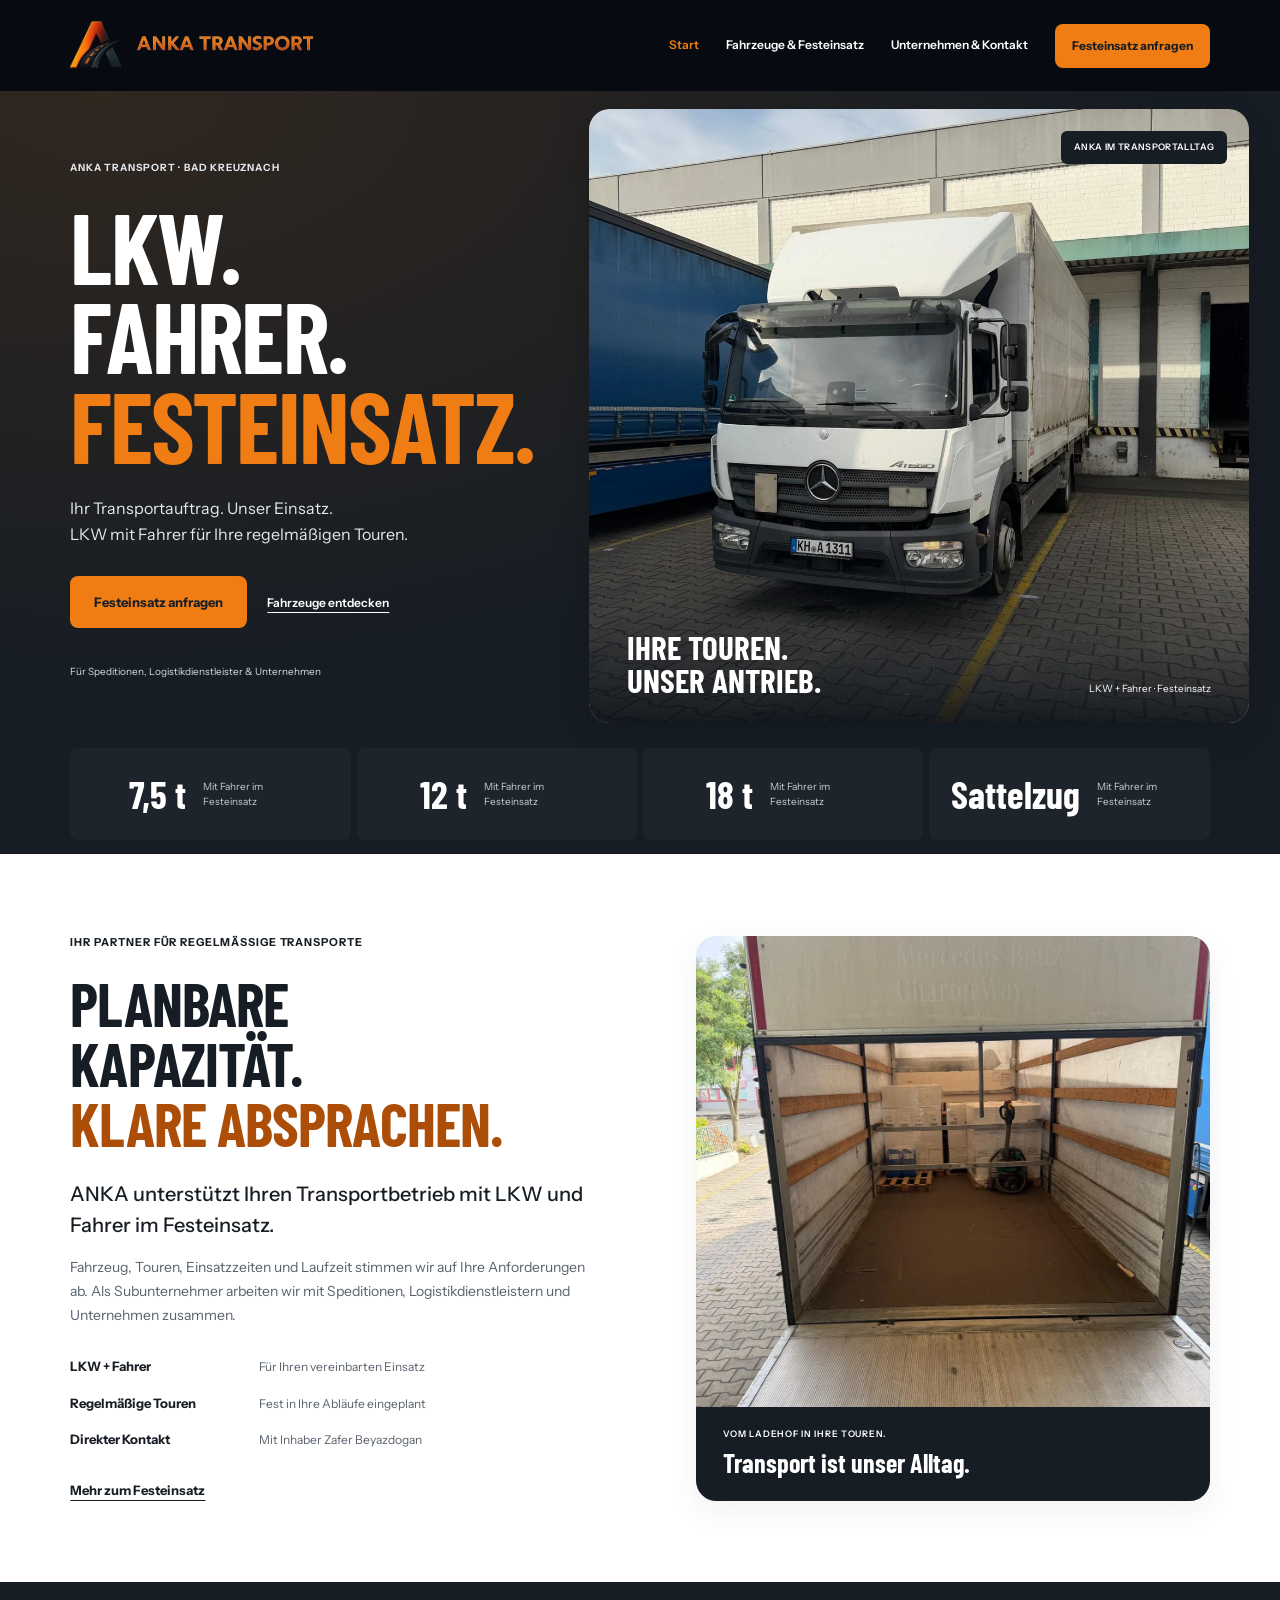
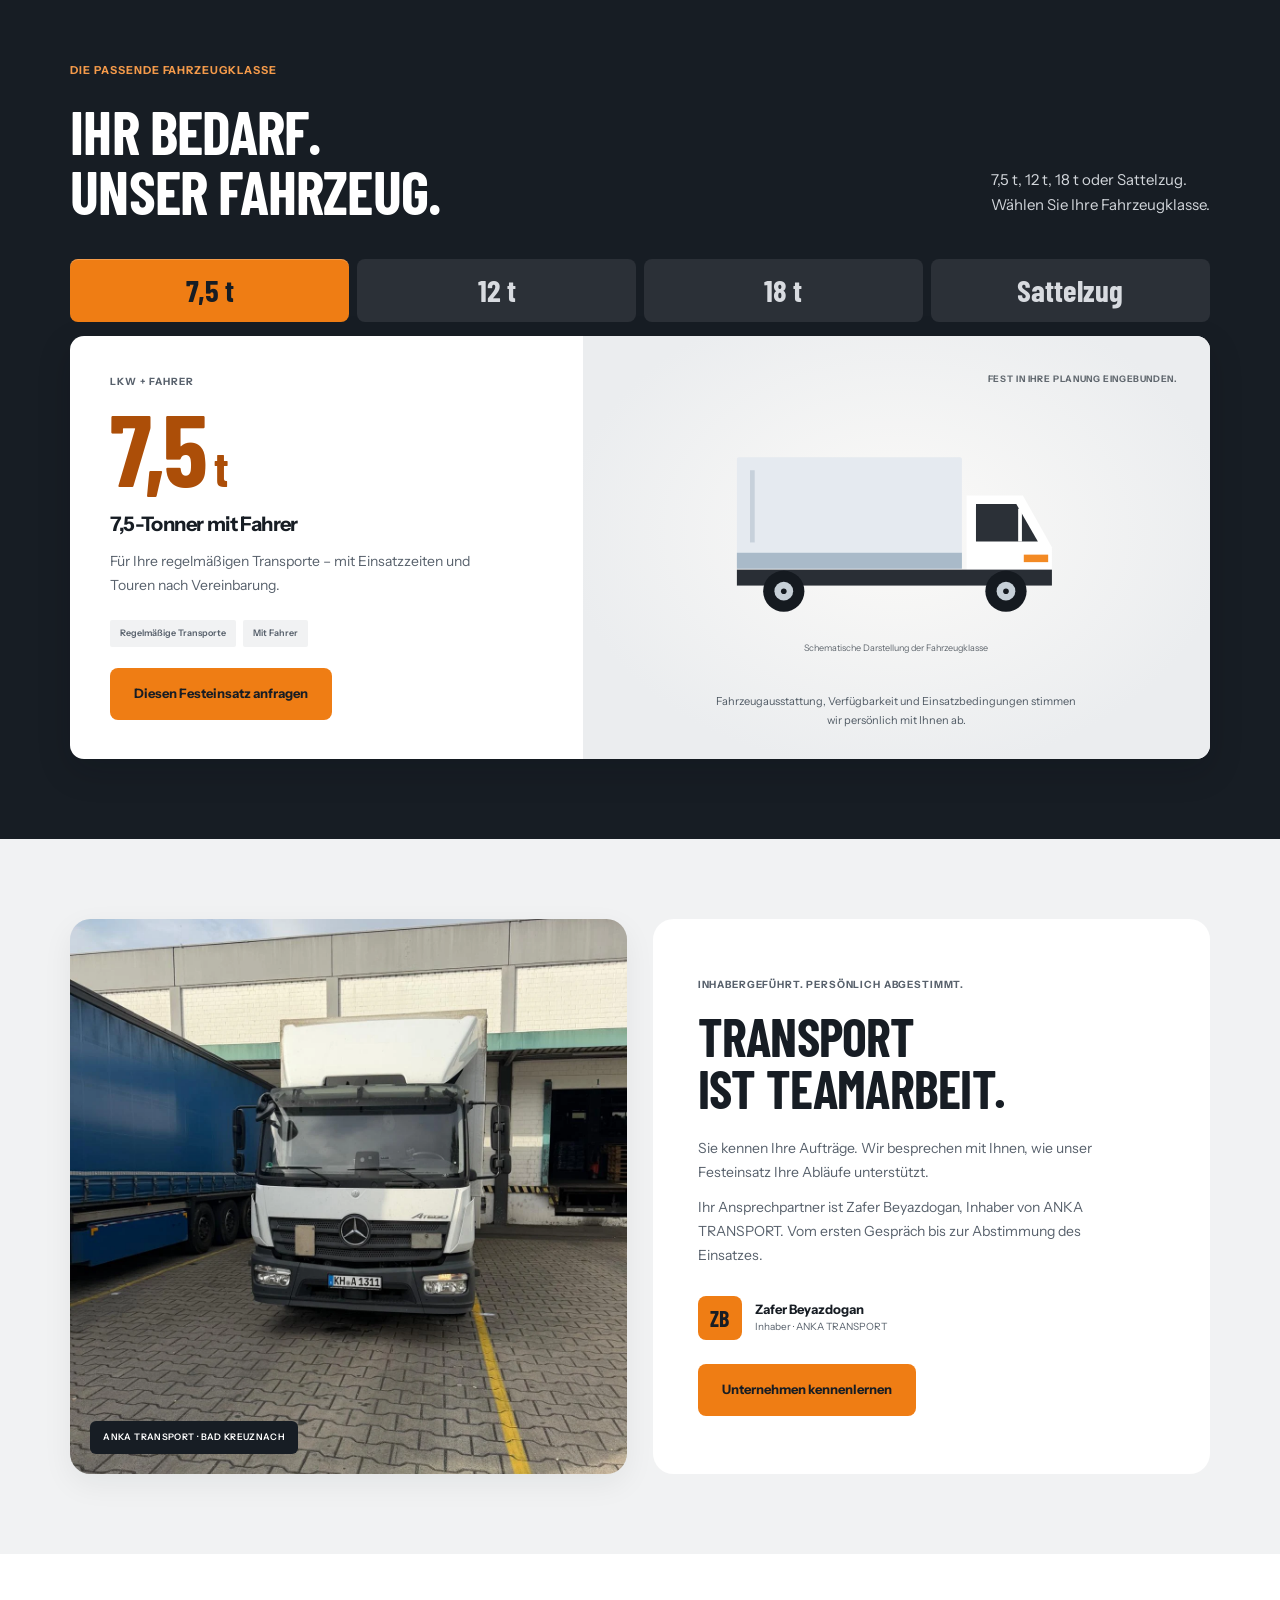
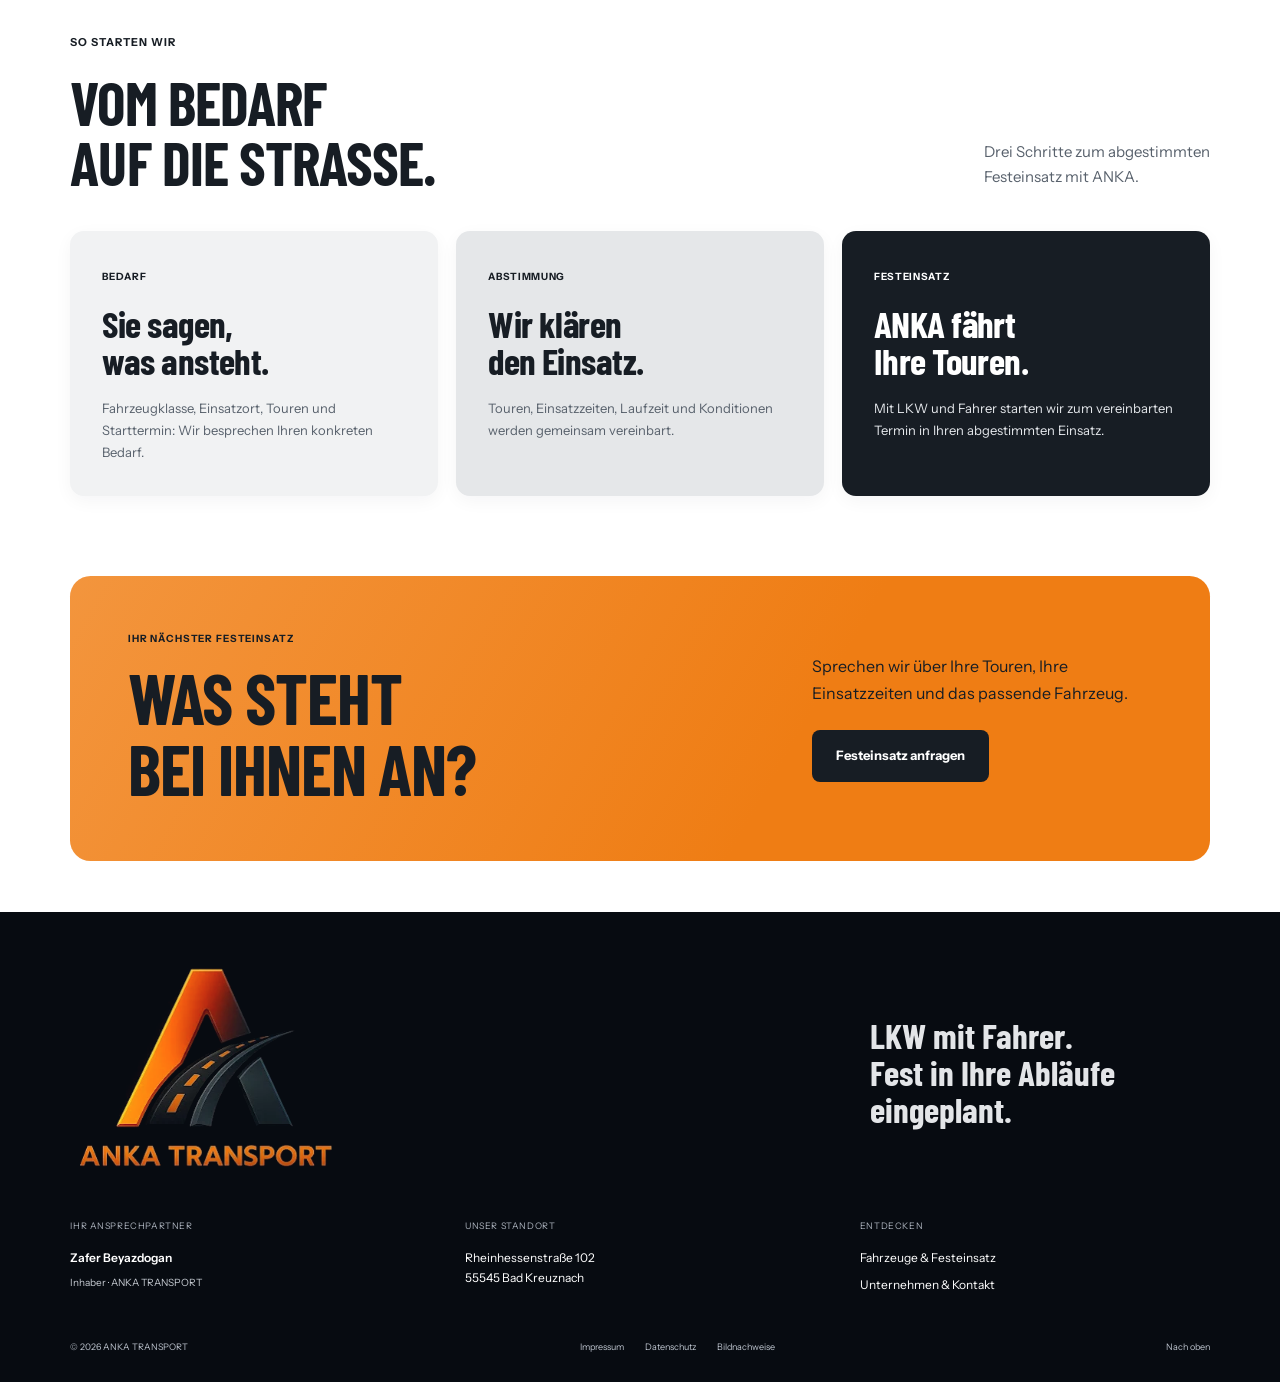
==== commit 921d466f: "Soften ANKA layout and animate key interactions" ====
--- a/index.html
+++ b/index.html
@@ -1,4 +1,4 @@
-<!doctype html><html lang="de"><head><meta charset="utf-8"><meta name="viewport" content="width=device-width, initial-scale=1"><meta name="theme-color" content="#ef7d14"><title>ANKA TRANSPORT — LKW mit Fahrer im Festeinsatz</title><meta name="description" content="ANKA TRANSPORT aus Bad Kreuznach unterstützt Speditionen und Unternehmen mit LKW und Fahrer im Festeinsatz. 7,5 t, 12 t, 18 t und Sattelzüge."><meta name="robots" content="noindex,nofollow"><meta property="og:title" content="ANKA TRANSPORT — LKW mit Fahrer im Festeinsatz"><meta property="og:description" content="ANKA TRANSPORT aus Bad Kreuznach unterstützt Speditionen und Unternehmen mit LKW und Fahrer im Festeinsatz. 7,5 t, 12 t, 18 t und Sattelzüge."><meta property="og:type" content="website"><meta property="og:image" content="https://anka-transport.cra4zzy.chatgpt.site/assets/anka-truck.webp"><link rel="icon" href="assets/favicon.svg" type="image/svg+xml"><link rel="preload" href="assets/barlow-condensed-bold.ttf" as="font" type="font/ttf" crossorigin><link rel="stylesheet" href="assets/fonts-v3.css"><link rel="stylesheet" href="assets/style.css?v=4"><script src="assets/app.js?v=4" defer></script></head><body id="top" class="index-page"><a class="skip" href="#main">Zum Inhalt</a>
+<!doctype html><html lang="de"><head><meta charset="utf-8"><meta name="viewport" content="width=device-width, initial-scale=1"><meta name="theme-color" content="#ef7d14"><title>ANKA TRANSPORT — LKW mit Fahrer im Festeinsatz</title><meta name="description" content="ANKA TRANSPORT aus Bad Kreuznach unterstützt Speditionen und Unternehmen mit LKW und Fahrer im Festeinsatz. 7,5 t, 12 t, 18 t und Sattelzüge."><meta name="robots" content="noindex,nofollow"><meta property="og:title" content="ANKA TRANSPORT — LKW mit Fahrer im Festeinsatz"><meta property="og:description" content="ANKA TRANSPORT aus Bad Kreuznach unterstützt Speditionen und Unternehmen mit LKW und Fahrer im Festeinsatz. 7,5 t, 12 t, 18 t und Sattelzüge."><meta property="og:type" content="website"><meta property="og:image" content="https://anka-transport.cra4zzy.chatgpt.site/assets/anka-truck.webp"><link rel="icon" href="assets/favicon.svg" type="image/svg+xml"><link rel="preload" href="assets/barlow-condensed-bold.ttf" as="font" type="font/ttf" crossorigin><link rel="stylesheet" href="assets/fonts-v3.css"><link rel="stylesheet" href="assets/style.css?v=5"><script src="assets/app.js?v=5" defer></script></head><body id="top" class="index-page"><a class="skip" href="#main">Zum Inhalt</a>
 <header class="header"><a class="brand" href="index.html" aria-label="ANKA TRANSPORT Startseite"><span class="brand-icon"><img src="assets/anka-brand-reference.png" alt="" width="352" height="510"></span><span class="brand-name"><img src="assets/anka-brand-reference.png" alt="" width="352" height="510"></span></a>
 <button class="menu-toggle" type="button" aria-expanded="false" aria-controls="navigation"><span>Menü</span><i aria-hidden="true"></i></button>
 <nav id="navigation" aria-label="Hauptnavigation"><a href="index.html" aria-current="page">Start</a><a href="festeinsatz.html">Fahrzeuge & Festeinsatz</a><a href="unternehmen.html">Unternehmen & Kontakt</a><a class="button button-small" href="unternehmen.html#anfrage">Festeinsatz anfragen</a></nav></header><main id="main"><section class="home-hero"><div class="hero-copy"><span class="kicker">ANKA TRANSPORT · BAD KREUZNACH</span><h1>LKW.<br>FAHRER.<br><span>FESTEINSATZ.</span></h1><p>Ihr Transportauftrag. Unser Einsatz.<br>LKW mit Fahrer für Ihre regelmäßigen Touren.</p><div class="hero-actions"><a class="button button-orange" href="unternehmen.html#anfrage">Festeinsatz anfragen</a><a class="hero-link" href="festeinsatz.html">Fahrzeuge entdecken</a></div><span class="hero-for">Für Speditionen, Logistikdienstleister & Unternehmen</span></div>
--- a/assets/style.css
+++ b/assets/style.css
@@ -23,3 +23,113 @@
 @media(max-width:650px){:root{--gutter:24px}html{scroll-padding-top:86px}.section{padding-top:48px;padding-bottom:48px}.header{height:73px}.header nav{top:73px}.brand-icon{width:48px;height:43px}.brand-icon img{width:70px;left:-12px;top:-20px}.brand-name{width:148px;height:18px}.brand-name img{width:155px;left:-5px;top:-145px}.kicker{font-size:9px;margin-bottom:18px}h2{font-size:clamp(40px,11.1vw,58px)}h3{font-size:31px}.button{min-height:50px;font-size:12px;padding:14px 22px}.section-title{display:block;margin-bottom:28px}.section-title>p{margin-top:18px;font-size:13px;max-width:none}.section-title>p br{display:none}.hero-copy{padding:33px var(--gutter) 32px}.hero-copy .kicker{font-size:8px;margin-bottom:23px}.hero-copy h1{font-size:clamp(56px,18vw,100px);line-height:.91;margin-bottom:22px}.hero-copy>p{font-size:13px}.hero-actions{gap:18px;margin-top:24px}.hero-actions .button{font-size:11px;padding:14px 18px}.hero-link{font-size:10px}.hero-for{font-size:8px;margin-top:22px}.hero-photo{height:390px}.hero-photo>img{object-position:50% 51%}.photo-label{top:15px;right:15px;font-size:7px;padding:8px 10px}.hero-photo-note{padding:70px 24px 21px}.hero-photo-note strong{font-size:29px}.hero-photo-note>span{font-size:8px;max-width:105px}.class-strip{grid-template-columns:repeat(4,minmax(0,1fr));padding:0 14px}.class-strip>a{padding:21px 8px;gap:8px}.class-strip strong{font-size:clamp(22px,6.5vw,31px)}.class-strip span{font-size:7px;line-height:1.5;max-width:65px}.intro{grid-template-columns:1fr;gap:30px}.intro h2{font-size:clamp(40px,11.1vw,58px);margin-bottom:23px}.intro-copy>.lead{font-size:18px;max-width:none}.intro-copy>p:not(.lead){font-size:13px;max-width:none}.service-facts{margin:25px 0;gap:15px}.service-facts>div{display:grid;grid-template-columns:150px 1fr;gap:12px}.service-facts strong{font-size:12px}.service-facts span{font-size:10px;margin:0}.intro-photo{height:425px}.intro-photo figcaption{padding:18px 21px}.intro-photo figcaption span{font-size:8px}.intro-photo figcaption strong{font-size:25px}.fleet-tabs{gap:5px;margin-bottom:10px}.fleet-tabs button{min-height:54px;font-size:clamp(21px,6vw,28px);padding:10px 3px}.fleet-stage{grid-template-columns:1fr}.fleet-detail{padding:28px 25px}.fleet-weight{font-size:91px;margin-bottom:12px}.fleet-stage[data-kind=Sattelzug] .fleet-weight{font-size:71px}.fleet-detail h3{font-size:19px}.fleet-detail>p{font-size:13px;max-width:none;min-height:44px}.fleet-tags{margin:18px 0}.fleet-detail .button{font-size:12px;min-height:50px;padding:14px 21px}.fleet-visual{padding:25px 20px}.fleet-visual-label{font-size:8px;margin-bottom:6px}.truck-illustration{max-height:170px}.fleet-visual>small{font-size:8px;margin-top:0}.fleet-availability{font-size:10px;max-width:330px;margin-top:17px}.partner-section{grid-template-columns:1fr;padding:0}.partner-photo{height:380px;margin:0}.partner-photo>img{object-position:50% 48%}.partner-photo .photo-label{left:24px;bottom:19px}.partner-copy{padding:37px 24px 41px;background:var(--paper)}.partner-copy h2{font-size:48px;margin-bottom:22px}.partner-copy .kicker{font-size:9px}.partner-copy>p{font-size:13px;max-width:none}.owner{margin:16px 0 24px}.owner strong{font-size:12px}.owner div>span{font-size:9px}.partner-copy .button{font-size:12px;padding:14px 22px}.steps{grid-template-columns:1fr;gap:13px}.steps article{padding:26px 25px;display:grid;grid-template-columns:1fr 1fr;gap:16px 20px}.step-tag{grid-column:1/-1;font-size:9px;margin-bottom:0}.steps h3{font-size:32px;margin-bottom:0}.steps p{font-size:11px;max-width:none;align-self:center}.closing{grid-template-columns:1fr;gap:25px;padding-top:39px;padding-bottom:42px}.closing .kicker{font-size:9px}.closing h2{font-size:65px}.closing-action{justify-self:start;max-width:100%}.closing-action p{font-size:13px;margin-bottom:20px;max-width:350px}.subhero{grid-template-columns:1fr;min-height:0}.subhero-copy{padding:35px 24px 37px}.subhero .kicker{font-size:9px;margin-bottom:20px}.subhero h1{font-size:clamp(58px,16.3vw,85px);line-height:.95;margin-bottom:22px}.subhero-copy>p{font-size:13px;margin-bottom:23px;max-width:400px}.subhero .button{font-size:12px;padding:14px 22px}.subhero-photo{height:360px}.subhero-photo>img{object-position:50% 51%}.company-hero h1{font-size:clamp(57px,16vw,82px)}.company-hero .owner{margin-top:26px}.company-hero .subhero-photo{height:400px}.company-hero .subhero-photo>img{object-position:50% 49%}.planning-section{grid-template-columns:1fr;gap:29px}.planning-copy h2{font-size:48px;margin-bottom:21px}.planning-copy>.lead{font-size:17px;max-width:none}.planning-copy dl{gap:22px 20px;margin-top:26px}.planning-copy dt{font-size:27px;margin-bottom:6px}.planning-copy dd{font-size:11px;max-width:none}.planning-photo{height:370px}.planning-photo figcaption{padding:16px 20px;font-size:10px}.faq{grid-template-columns:1fr;gap:25px}.faq summary{font-size:12px;padding:18px 0;gap:13px}.faq details{padding:0 18px}.faq details p{font-size:12px}.faq details summary>span{font-size:23px}.about-section{grid-template-columns:1fr;gap:25px}.about-copy .lead{font-size:18px}.about-copy>p:not(.lead){font-size:13px}.credentials h2{font-size:clamp(40px,10.8vw,55px)}.credential-cards{grid-template-columns:1fr;gap:13px}.credential-cards article{display:flex;padding:24px;gap:17px}.credential-icon{width:32px;margin-bottom:0}.credential-icon svg{width:31px;height:38px}.credential-cards h3{font-size:15px;margin-bottom:9px}.credential-cards p{font-size:11px}.contact-section{grid-template-columns:1fr;gap:30px}.contact-intro h2{font-size:clamp(44px,12vw,60px);margin-bottom:21px}.contact-intro>p{font-size:13px;max-width:none}.contact-address{margin:26px 0}.contact-address>strong{font-size:33px;margin-bottom:14px}.contact-address address{font-size:12px}.contact-address .text-link{font-size:10px}.contact-service{max-width:none;padding:24px}.contact-service strong{font-size:35px}.contact-service>span{font-size:12px;margin-bottom:9px}.contact-service small{font-size:9px;max-width:none}form{padding:25px 22px}.form-heading{flex-direction:row;font-size:14px;gap:10px;margin-bottom:24px}.form-heading small{font-size:8px}.form-grid{gap:18px;margin-bottom:23px}.form-info{font-size:10px}.form-privacy{font-size:8px}.vehicle-choice{gap:6px}.vehicle-choice span{padding:10px 12px;font-size:10px}.footer{padding:40px 24px 23px}.footer-top{display:block;margin-bottom:31px}.footer-brand{display:block}.brand-lockup{width:250px;height:200px}.brand-lockup img{width:250px;top:-70px}.footer-top>p{font-size:27px;margin-top:26px;max-width:none}.footer-columns{grid-template-columns:1fr 1fr;gap:25px 20px;margin:28px 0 31px}.footer-columns>div{font-size:11px}.footer-columns>div:last-child{grid-column:1/-1}.footer-label{font-size:8px}.footer-columns>div>span:not(.footer-label){font-size:9px}.footer-bottom{display:flex;flex-direction:column;align-items:flex-start;gap:13px;font-size:8px}.footer-bottom>div{gap:20px}.info-dialog{padding:35px 25px;max-width:calc(100vw - 30px)}.info-dialog h2{font-size:43px}.info-dialog p,.info-dialog li{font-size:12px}.summary-dialog pre{font-size:10px;padding:15px}}
 @media(max-width:360px){:root{--gutter:21px}.hero-copy{padding-left:21px;padding-right:21px}.hero-copy .kicker{font-size:7px}.hero-actions{gap:15px}.hero-actions .button{font-size:10px;padding:14px 16px}.hero-link{font-size:9px}.class-strip{padding:0 8px}.class-strip>a{padding-left:7px;padding-right:7px}.class-strip strong{font-size:23px}.service-facts>div{grid-template-columns:139px 1fr;gap:8px}.service-facts strong{font-size:11px}.service-facts span{font-size:9px}.fleet-detail{padding:25px 22px}.fleet-stage[data-kind=Sattelzug] .fleet-weight{font-size:66px}.steps article{padding:23px 21px;gap:15px}.steps h3{font-size:30px}.steps p{font-size:10px}.closing h2{font-size:60px}.subhero-copy{padding-left:21px;padding-right:21px}.subhero h1{font-size:55px}.company-hero h1{font-size:53px}.contact-intro h2{font-size:43px}.form-heading{flex-direction:column;gap:5px}.vehicle-choice span{padding:9px 10px}.credential-cards article{padding:21px;gap:14px}.credential-cards h3{font-size:14px}}
 @media(prefers-reduced-motion:reduce){html{scroll-behavior:auto}*,*::before,*::after{transition:none!important;animation:none!important}}
+
+/* Softer surfaces, with the original transport layout and palette. */
+:root {
+  --radius-control: 8px;
+  --radius-card: 14px;
+  --radius-media: clamp(14px, 1.6vw, 24px);
+  --ease-anka: cubic-bezier(.22, 1, .36, 1);
+}
+.home-hero,
+.subhero {
+  background: radial-gradient(ellipse at 8% 0%, #30271f 0%, var(--ink) 63%);
+}
+.hero-photo,
+.subhero-photo {
+  margin: 18px clamp(18px, 2.4vw, 38px) 18px 0;
+  border-radius: var(--radius-media);
+  box-shadow: 0 12px 32px #070b1133;
+}
+.photo-label { border-radius: 6px; }
+.hero-photo-note { border-radius: 0 0 var(--radius-media) var(--radius-media); }
+
+.class-strip {
+  gap: 6px;
+  padding-top: 7px;
+  padding-bottom: 14px;
+}
+.class-strip > a {
+  min-width: 0;
+  border-radius: var(--radius-control);
+  background: #ffffff08;
+}
+.class-strip > a:hover { background: #ffffff12; }
+
+.intro-photo,
+.planning-photo,
+.partner-photo {
+  border-radius: var(--radius-media);
+  box-shadow: 0 10px 30px #171d2410;
+}
+.partner-section { gap: clamp(14px, 2vw, 30px); }
+.partner-copy { border-radius: var(--radius-media); }
+.fleet-stage {
+  border-radius: var(--radius-card);
+  overflow: hidden;
+  box-shadow: 0 12px 34px #070b1129;
+}
+.fleet-visual { background: radial-gradient(ellipse at 50% 46%, #fbfaf8 0%, #ebedef 75%); }
+.steps article,
+.credential-cards article,
+.contact-service,
+#request-form,
+.info-dialog {
+  border-radius: var(--radius-card);
+}
+.steps article,
+.credential-cards article { box-shadow: 0 5px 18px #171d240b; }
+.faq details { border-radius: 10px; }
+.faq details[open] { background: #f4eee8; }
+.owner-monogram { border-radius: var(--radius-control); }
+
+.button,
+.fleet-tabs button,
+.vehicle-choice span,
+form input:not([type=radio]),
+form textarea {
+  border-radius: var(--radius-control);
+}
+.button {
+  transition: background .22s ease, transform .32s var(--ease-anka), box-shadow .32s var(--ease-anka);
+}
+.button:hover { box-shadow: 0 5px 14px #070b1120; }
+.button:active { transform: translateY(0); }
+.fleet-tabs button[aria-selected=true] { box-shadow: inset 0 1px #ffffff3b; }
+.text-link,
+.hero-link { transition: color .2s ease, text-underline-offset .26s var(--ease-anka); }
+.text-link:hover,
+.hero-link:hover { text-underline-offset: 7px; }
+
+.closing {
+  margin: 0 var(--gutter) clamp(24px, 4vw, 56px);
+  padding-inline: clamp(24px, 4.5vw, 72px);
+  border-radius: var(--radius-media);
+  background: linear-gradient(120deg, #f3953d, var(--orange) 63%);
+}
+
+@media (hover: hover) and (pointer: fine) and (prefers-reduced-motion: no-preference) {
+  .intro-photo > img,
+  .planning-photo > img,
+  .partner-photo > img { transition: transform .68s var(--ease-anka); }
+  .intro-photo:hover > img,
+  .planning-photo:hover > img,
+  .partner-photo:hover > img { transform: scale(1.025); }
+}
+
+@media (max-width: 1100px) {
+  .header nav { border-radius: 0 0 var(--radius-card) var(--radius-card); }
+}
+@media (max-width: 900px) {
+  .hero-photo { margin: 0 var(--gutter) 14px; }
+}
+@media (max-width: 650px) {
+  .hero-photo,
+  .subhero-photo { margin: 0 14px 14px; }
+  .class-strip { gap: 4px; }
+  .class-strip > a { padding-inline: 5px; }
+  .class-strip > a:last-child strong { font-size: clamp(18px, 4.9vw, 27px); }
+  .partner-section { padding: 24px 14px 14px; gap: 10px; }
+  .partner-copy { padding-inline: 10px; }
+  .closing { margin-inline: 14px; padding-inline: 24px; }
+}
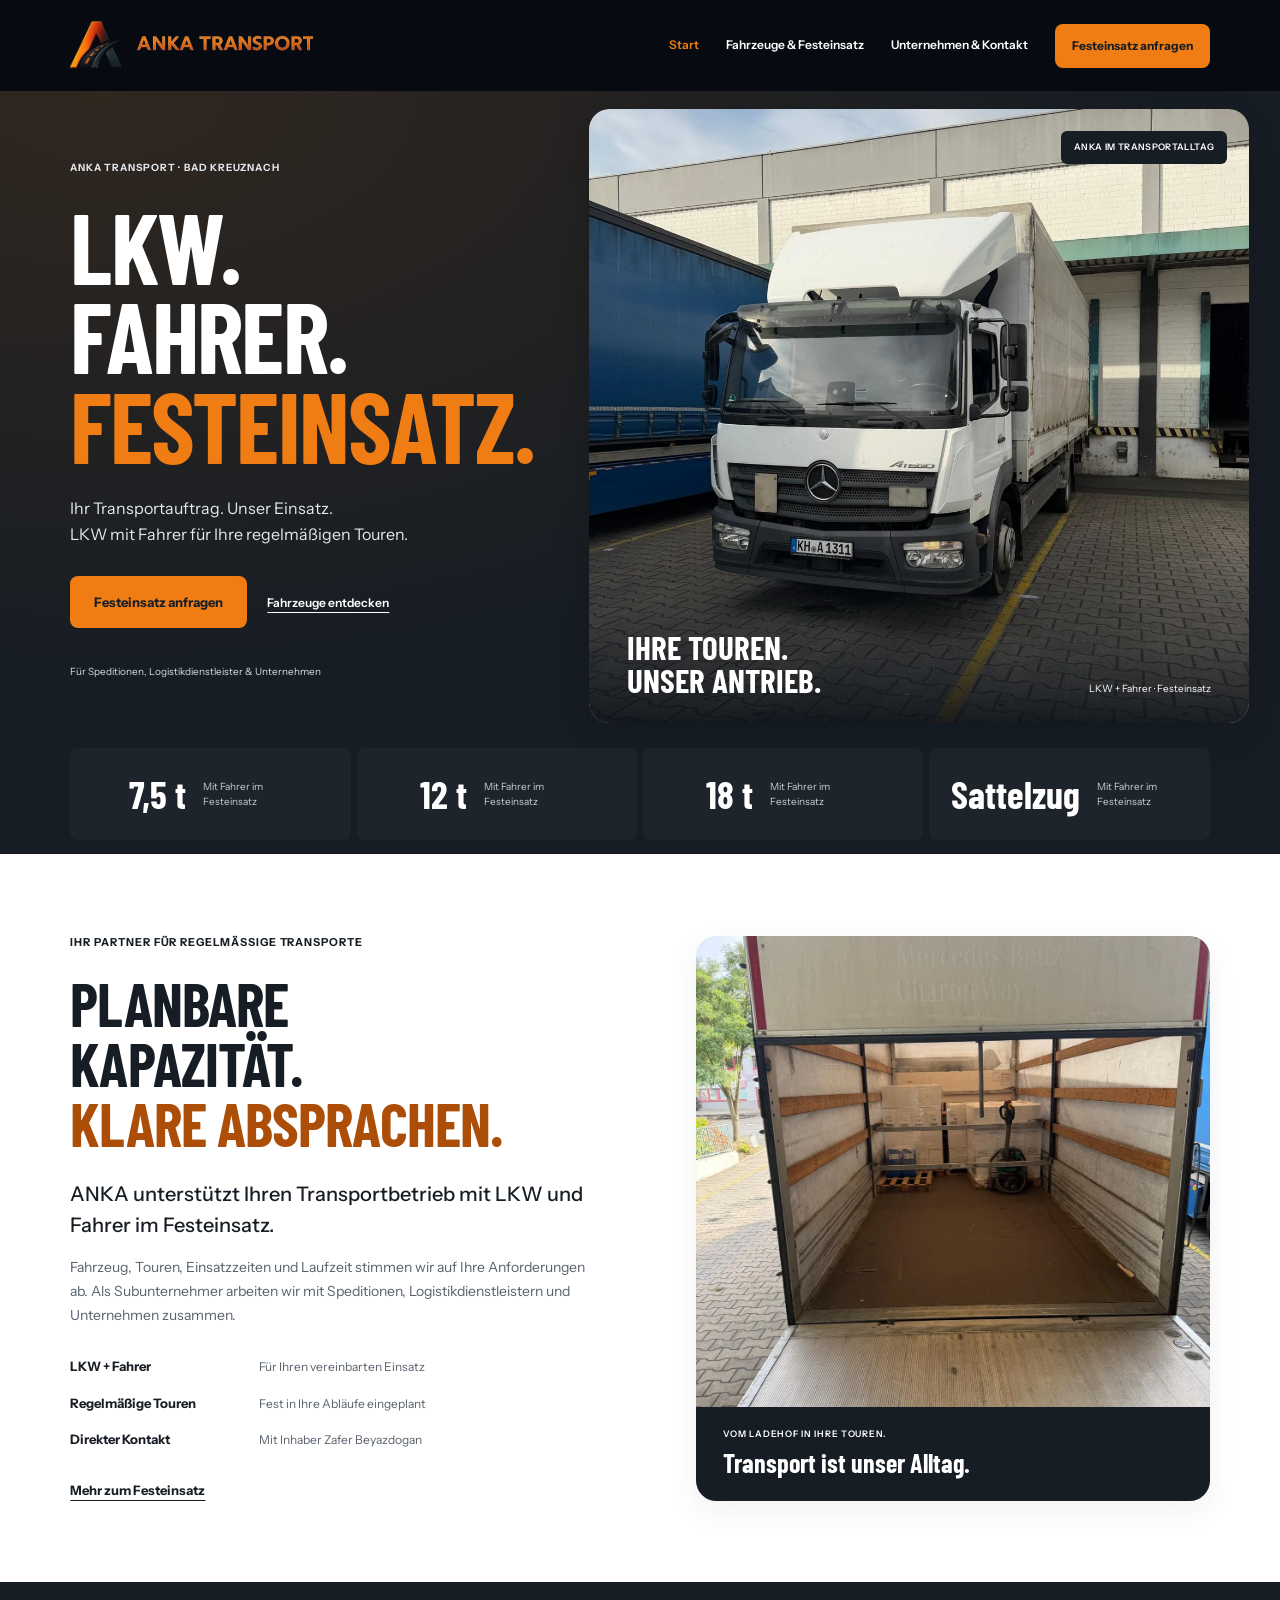
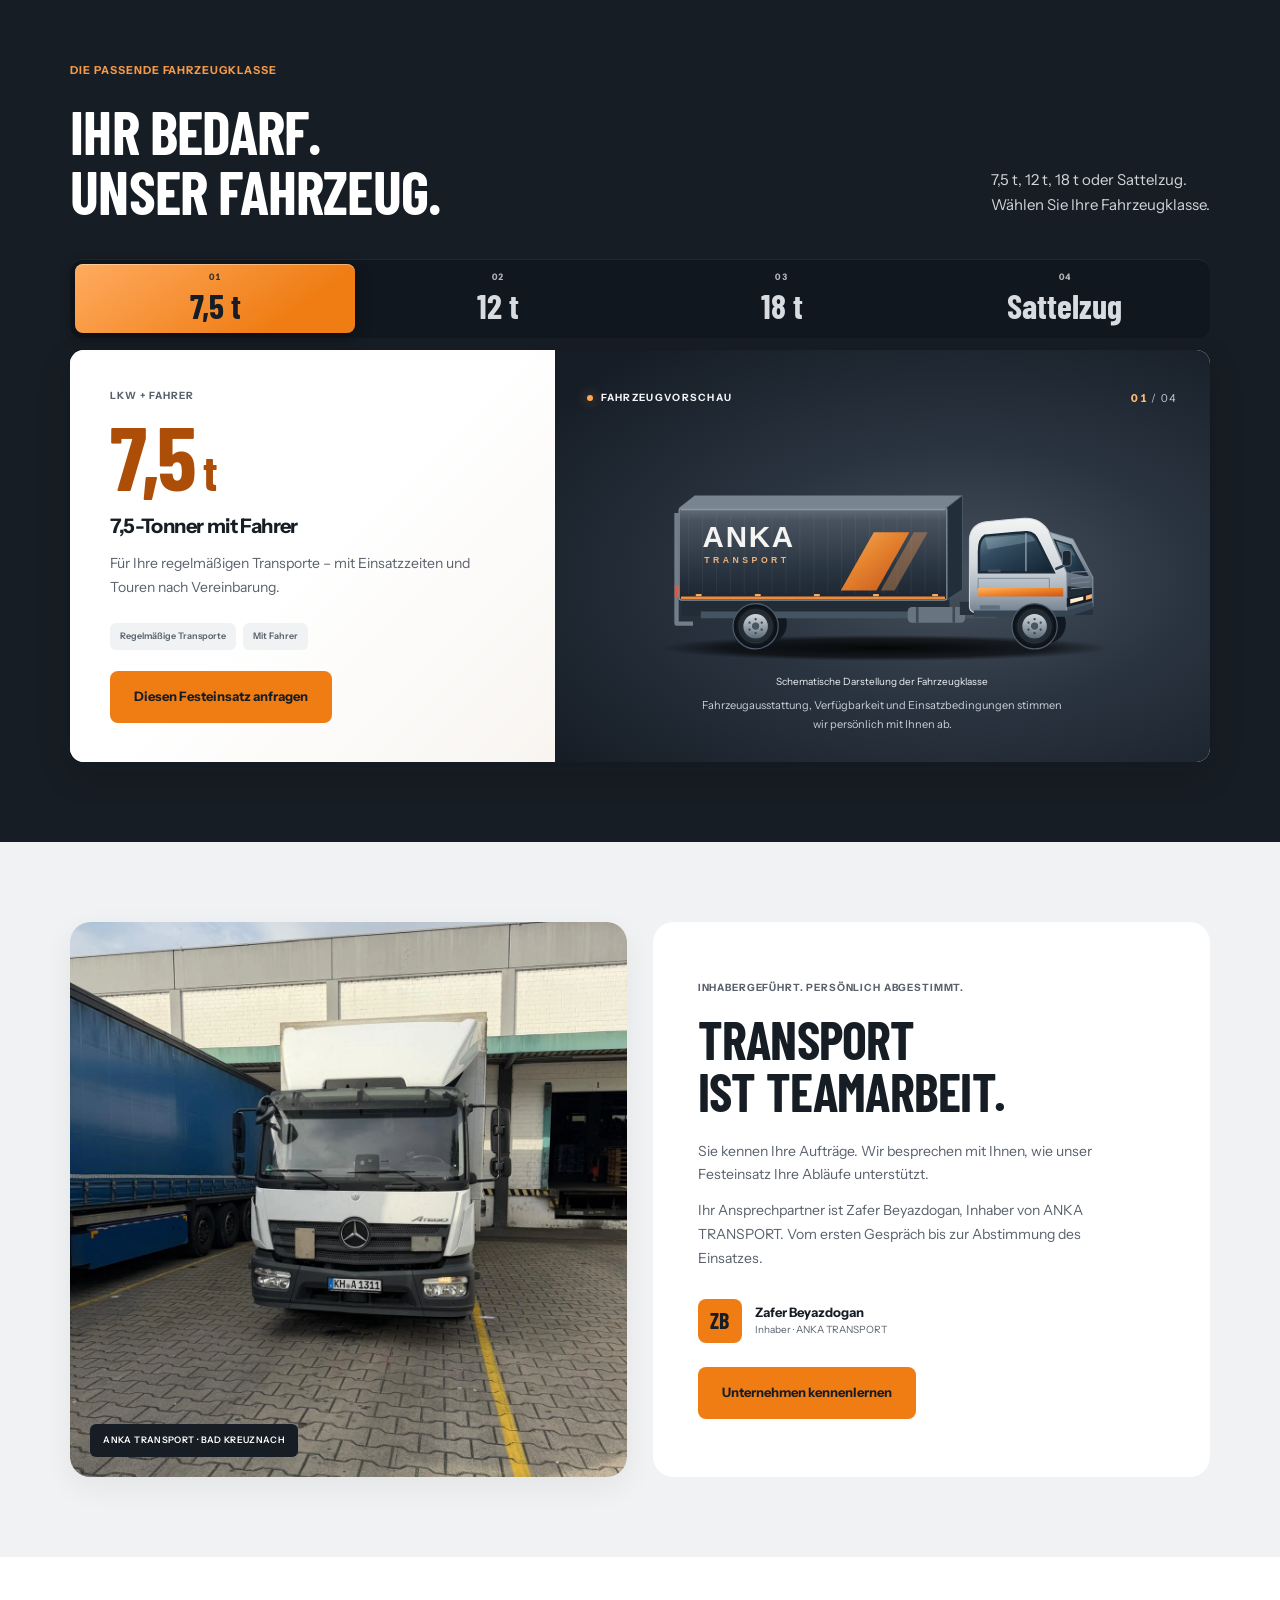
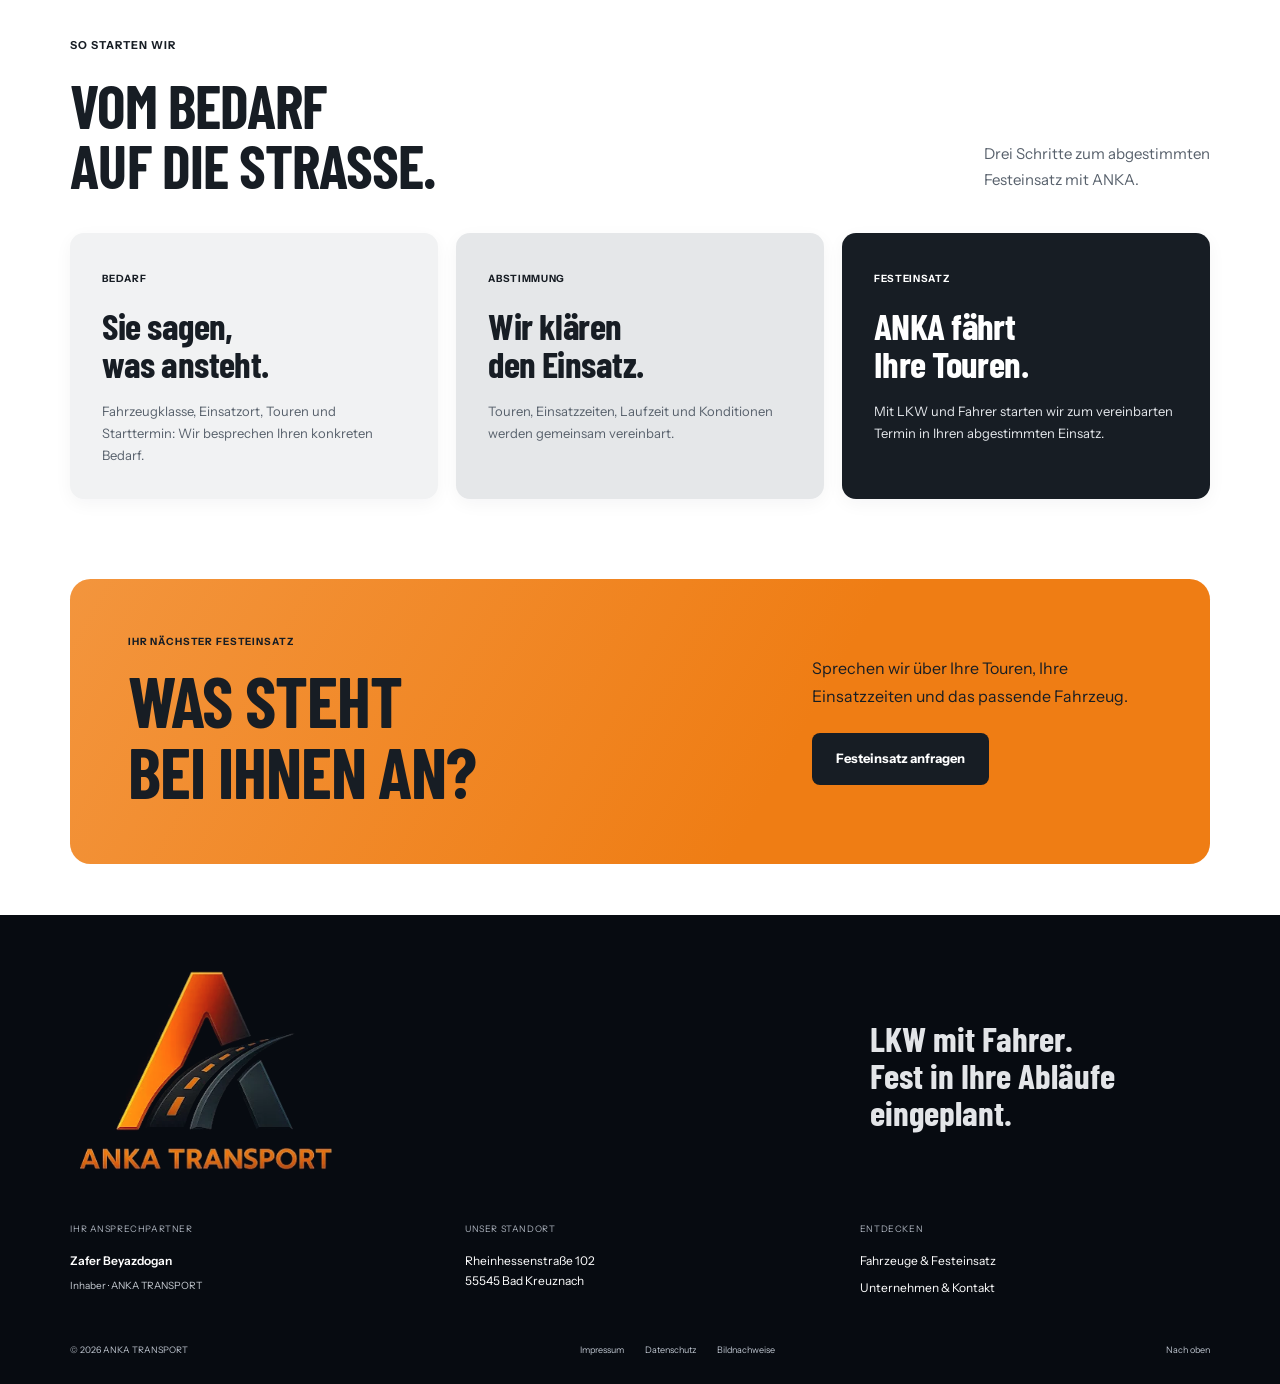
==== commit 59713a53: "Redesign ANKA fleet selector and animate vehicle changes" ====
--- a/index.html
+++ b/index.html
@@ -1,14 +1,14 @@
-<!doctype html><html lang="de"><head><meta charset="utf-8"><meta name="viewport" content="width=device-width, initial-scale=1"><meta name="theme-color" content="#ef7d14"><title>ANKA TRANSPORT — LKW mit Fahrer im Festeinsatz</title><meta name="description" content="ANKA TRANSPORT aus Bad Kreuznach unterstützt Speditionen und Unternehmen mit LKW und Fahrer im Festeinsatz. 7,5 t, 12 t, 18 t und Sattelzüge."><meta name="robots" content="noindex,nofollow"><meta property="og:title" content="ANKA TRANSPORT — LKW mit Fahrer im Festeinsatz"><meta property="og:description" content="ANKA TRANSPORT aus Bad Kreuznach unterstützt Speditionen und Unternehmen mit LKW und Fahrer im Festeinsatz. 7,5 t, 12 t, 18 t und Sattelzüge."><meta property="og:type" content="website"><meta property="og:image" content="https://anka-transport.cra4zzy.chatgpt.site/assets/anka-truck.webp"><link rel="icon" href="assets/favicon.svg" type="image/svg+xml"><link rel="preload" href="assets/barlow-condensed-bold.ttf" as="font" type="font/ttf" crossorigin><link rel="stylesheet" href="assets/fonts-v3.css"><link rel="stylesheet" href="assets/style.css?v=5"><script src="assets/app.js?v=5" defer></script></head><body id="top" class="index-page"><a class="skip" href="#main">Zum Inhalt</a>
+<!doctype html><html lang="de"><head><meta charset="utf-8"><meta name="viewport" content="width=device-width, initial-scale=1"><meta name="theme-color" content="#ef7d14"><title>ANKA TRANSPORT — LKW mit Fahrer im Festeinsatz</title><meta name="description" content="ANKA TRANSPORT aus Bad Kreuznach unterstützt Speditionen und Unternehmen mit LKW und Fahrer im Festeinsatz. 7,5 t, 12 t, 18 t und Sattelzüge."><meta name="robots" content="noindex,nofollow"><meta property="og:title" content="ANKA TRANSPORT — LKW mit Fahrer im Festeinsatz"><meta property="og:description" content="ANKA TRANSPORT aus Bad Kreuznach unterstützt Speditionen und Unternehmen mit LKW und Fahrer im Festeinsatz. 7,5 t, 12 t, 18 t und Sattelzüge."><meta property="og:type" content="website"><meta property="og:image" content="https://anka-transport.cra4zzy.chatgpt.site/assets/anka-truck.webp"><link rel="icon" href="assets/favicon.svg" type="image/svg+xml"><link rel="preload" href="assets/barlow-condensed-bold.ttf" as="font" type="font/ttf" crossorigin><link rel="stylesheet" href="assets/fonts-v3.css"><link rel="stylesheet" href="assets/style.css?v=6"><script src="assets/app.js?v=6" defer></script></head><body id="top" class="index-page"><a class="skip" href="#main">Zum Inhalt</a>
 <header class="header"><a class="brand" href="index.html" aria-label="ANKA TRANSPORT Startseite"><span class="brand-icon"><img src="assets/anka-brand-reference.png" alt="" width="352" height="510"></span><span class="brand-name"><img src="assets/anka-brand-reference.png" alt="" width="352" height="510"></span></a>
 <button class="menu-toggle" type="button" aria-expanded="false" aria-controls="navigation"><span>Menü</span><i aria-hidden="true"></i></button>
 <nav id="navigation" aria-label="Hauptnavigation"><a href="index.html" aria-current="page">Start</a><a href="festeinsatz.html">Fahrzeuge & Festeinsatz</a><a href="unternehmen.html">Unternehmen & Kontakt</a><a class="button button-small" href="unternehmen.html#anfrage">Festeinsatz anfragen</a></nav></header><main id="main"><section class="home-hero"><div class="hero-copy"><span class="kicker">ANKA TRANSPORT · BAD KREUZNACH</span><h1>LKW.<br>FAHRER.<br><span>FESTEINSATZ.</span></h1><p>Ihr Transportauftrag. Unser Einsatz.<br>LKW mit Fahrer für Ihre regelmäßigen Touren.</p><div class="hero-actions"><a class="button button-orange" href="unternehmen.html#anfrage">Festeinsatz anfragen</a><a class="hero-link" href="festeinsatz.html">Fahrzeuge entdecken</a></div><span class="hero-for">Für Speditionen, Logistikdienstleister & Unternehmen</span></div>
 <div class="hero-photo"><img src="assets/anka-truck.webp" alt="Mercedes-Benz-LKW von ANKA TRANSPORT am Ladehof" width="1200" height="1600" fetchpriority="high"><span class="photo-label">ANKA IM TRANSPORTALLTAG</span><div class="hero-photo-note"><strong>IHRE TOUREN.<br>UNSER ANTRIEB.</strong><span>LKW + Fahrer · Festeinsatz</span></div></div></section>
 <div class="class-strip" aria-label="Unsere Fahrzeugklassen"><a href="festeinsatz.html?fahrzeug=7-5#fahrzeugauswahl"><strong>7,5 t</strong><span>Mit Fahrer im Festeinsatz</span></a><a href="festeinsatz.html?fahrzeug=12#fahrzeugauswahl"><strong>12 t</strong><span>Mit Fahrer im Festeinsatz</span></a><a href="festeinsatz.html?fahrzeug=18#fahrzeugauswahl"><strong>18 t</strong><span>Mit Fahrer im Festeinsatz</span></a><a href="festeinsatz.html?fahrzeug=Sattelzug#fahrzeugauswahl"><strong>Sattelzug</strong><span>Mit Fahrer im Festeinsatz</span></a></div>
 <section class="intro section"><div class="intro-copy"><span class="kicker">Ihr Partner für regelmäßige Transporte</span><h2>PLANBARE<br>KAPAZITÄT.<br><span class="accent-text">KLARE ABSPRACHEN.</span></h2><p class="lead">ANKA unterstützt Ihren Transportbetrieb mit LKW und Fahrer im Festeinsatz.</p><p>Fahrzeug, Touren, Einsatzzeiten und Laufzeit stimmen wir auf Ihre Anforderungen ab. Als Subunternehmer arbeiten wir mit Speditionen, Logistikdienstleistern und Unternehmen zusammen.</p><div class="service-facts"><div><strong>LKW + Fahrer</strong><span>Für Ihren vereinbarten Einsatz</span></div><div><strong>Regelmäßige Touren</strong><span>Fest in Ihre Abläufe eingeplant</span></div><div><strong>Direkter Kontakt</strong><span>Mit Inhaber Zafer Beyazdogan</span></div></div><a class="text-link" href="festeinsatz.html">Mehr zum Festeinsatz</a></div><figure class="intro-photo"><img src="assets/anka-loading.webp" alt="Geöffneter ANKA-LKW mit Ladebordwand und palettierter Ladung" width="1200" height="1600" loading="lazy"><figcaption><span>VOM LADEHOF IN IHRE TOUREN.</span><strong>Transport ist unser Alltag.</strong></figcaption></figure></section>
-<section class="fleet-section section" id="fahrzeuge"><div class="section-title"><div><span class="kicker">Die passende Fahrzeugklasse</span><h2>IHR BEDARF.<br>UNSER FAHRZEUG.</h2></div><p>7,5 t, 12 t, 18 t oder Sattelzug.<br>Wählen Sie Ihre Fahrzeugklasse.</p></div><div class="fleet-picker" data-fleet-picker><div class="fleet-tabs" role="tablist" aria-label="Fahrzeugklasse auswählen"><button type="button" role="tab" id="fleet-home-tab-7-5" aria-controls="fleet-home-panel" aria-selected="true" tabindex="0" data-fleet="7-5">7,5 t</button><button type="button" role="tab" id="fleet-home-tab-12" aria-controls="fleet-home-panel" aria-selected="false" tabindex="-1" data-fleet="12">12 t</button><button type="button" role="tab" id="fleet-home-tab-18" aria-controls="fleet-home-panel" aria-selected="false" tabindex="-1" data-fleet="18">18 t</button><button type="button" role="tab" id="fleet-home-tab-Sattelzug" aria-controls="fleet-home-panel" aria-selected="false" tabindex="-1" data-fleet="Sattelzug">Sattelzug</button></div>
+<section class="fleet-section section" id="fahrzeuge"><div class="section-title"><div><span class="kicker">Die passende Fahrzeugklasse</span><h2>IHR BEDARF.<br>UNSER FAHRZEUG.</h2></div><p>7,5 t, 12 t, 18 t oder Sattelzug.<br>Wählen Sie Ihre Fahrzeugklasse.</p></div><div class="fleet-picker" data-fleet-picker><div class="fleet-tabs" role="tablist" aria-label="Fahrzeugklasse auswählen"><button type="button" role="tab" id="fleet-home-tab-7-5" aria-controls="fleet-home-panel" aria-selected="true" tabindex="0" data-fleet="7-5"><span class="fleet-tab-index" aria-hidden="true">01</span><span class="fleet-tab-name">7,5 t</span></button><button type="button" role="tab" id="fleet-home-tab-12" aria-controls="fleet-home-panel" aria-selected="false" tabindex="-1" data-fleet="12"><span class="fleet-tab-index" aria-hidden="true">02</span><span class="fleet-tab-name">12 t</span></button><button type="button" role="tab" id="fleet-home-tab-18" aria-controls="fleet-home-panel" aria-selected="false" tabindex="-1" data-fleet="18"><span class="fleet-tab-index" aria-hidden="true">03</span><span class="fleet-tab-name">18 t</span></button><button type="button" role="tab" id="fleet-home-tab-Sattelzug" aria-controls="fleet-home-panel" aria-selected="false" tabindex="-1" data-fleet="Sattelzug"><span class="fleet-tab-index" aria-hidden="true">04</span><span class="fleet-tab-name">Sattelzug</span></button></div>
 <div class="fleet-stage" id="fleet-home-panel" role="tabpanel" tabindex="0" aria-labelledby="fleet-home-tab-7-5" data-kind="7-5">
-<div class="fleet-detail"><span class="kicker">LKW + Fahrer</span><span class="fleet-weight" data-fleet-weight>7,5<small>t</small></span><h3 data-fleet-title>7,5-Tonner mit Fahrer</h3><p data-fleet-description>Für Ihre regelmäßigen Transporte – mit Einsatzzeiten und Touren nach Vereinbarung.</p><div class="fleet-tags"><span data-fleet-use>Regelmäßige Transporte</span><span>Mit Fahrer</span></div><a class="button button-orange" data-fleet-link href="unternehmen.html?fahrzeug=7-5#anfrage">Diesen Festeinsatz anfragen</a></div>
-<div class="fleet-visual"><span class="fleet-visual-label">FEST IN IHRE PLANUNG EINGEBUNDEN.</span><svg class="truck-illustration" data-truck="7-5" viewBox="0 0 600 250" aria-hidden="true"><rect x="130" y="62" width="240" height="119" rx="2" fill="#e5eaf0"/><rect x="130" y="164" width="240" height="17" fill="#a9bac9"/><rect x="144" y="76" width="5" height="77" fill="#c7d1db"/><path d="M375 103h60l31 55v41h-91z" fill="#fff"/><path d="M385 112h43l23 40h-66z" fill="#2b3037"/><path d="M432 117v35" stroke="#fff" stroke-width="4"/><rect x="130" y="182" width="336" height="17" fill="#292e35"/><rect x="436" y="166" width="26" height="8" fill="#f38a24"/><circle cx="180" cy="205" r="22" fill="#151a20"/><circle cx="180" cy="205" r="10" fill="#c7d0d8"/><circle cx="180" cy="205" r="3" fill="#151a20"/><circle cx="417" cy="205" r="22" fill="#151a20"/><circle cx="417" cy="205" r="10" fill="#c7d0d8"/><circle cx="417" cy="205" r="3" fill="#151a20"/></svg><svg class="truck-illustration" data-truck="12" viewBox="0 0 600 250" aria-hidden="true"><rect x="130" y="62" width="290" height="119" rx="2" fill="#e5eaf0"/><rect x="130" y="164" width="290" height="17" fill="#a9bac9"/><rect x="144" y="76" width="5" height="77" fill="#c7d1db"/><path d="M425 103h60l31 55v41h-91z" fill="#fff"/><path d="M435 112h43l23 40h-66z" fill="#2b3037"/><path d="M482 117v35" stroke="#fff" stroke-width="4"/><rect x="130" y="182" width="386" height="17" fill="#292e35"/><rect x="486" y="166" width="26" height="8" fill="#f38a24"/><circle cx="180" cy="205" r="22" fill="#151a20"/><circle cx="180" cy="205" r="10" fill="#c7d0d8"/><circle cx="180" cy="205" r="3" fill="#151a20"/><circle cx="467" cy="205" r="22" fill="#151a20"/><circle cx="467" cy="205" r="10" fill="#c7d0d8"/><circle cx="467" cy="205" r="3" fill="#151a20"/></svg><svg class="truck-illustration" data-truck="18" viewBox="0 0 600 250" aria-hidden="true"><rect x="130" y="62" width="325" height="119" rx="2" fill="#e5eaf0"/><rect x="130" y="164" width="325" height="17" fill="#a9bac9"/><rect x="144" y="76" width="5" height="77" fill="#c7d1db"/><path d="M460 103h60l31 55v41h-91z" fill="#fff"/><path d="M470 112h43l23 40h-66z" fill="#2b3037"/><path d="M517 117v35" stroke="#fff" stroke-width="4"/><rect x="130" y="182" width="421" height="17" fill="#292e35"/><rect x="521" y="166" width="26" height="8" fill="#f38a24"/><circle cx="180" cy="205" r="22" fill="#151a20"/><circle cx="180" cy="205" r="10" fill="#c7d0d8"/><circle cx="180" cy="205" r="3" fill="#151a20"/><circle cx="218" cy="205" r="22" fill="#151a20"/><circle cx="218" cy="205" r="10" fill="#c7d0d8"/><circle cx="218" cy="205" r="3" fill="#151a20"/><circle cx="502" cy="205" r="22" fill="#151a20"/><circle cx="502" cy="205" r="10" fill="#c7d0d8"/><circle cx="502" cy="205" r="3" fill="#151a20"/></svg><svg class="truck-illustration" data-truck="Sattelzug" viewBox="0 0 600 250" aria-hidden="true"><rect x="75" y="62" width="325" height="119" rx="2" fill="#e5eaf0"/><rect x="75" y="164" width="325" height="17" fill="#a9bac9"/><rect x="89" y="76" width="5" height="77" fill="#c7d1db"/><rect x="362" y="190" width="100" height="10" fill="#151a20"/><path d="M415 103h60l31 55v41h-91z" fill="#fff"/><path d="M425 112h43l23 40h-66z" fill="#2b3037"/><path d="M472 117v35" stroke="#fff" stroke-width="4"/><rect x="75" y="182" width="431" height="17" fill="#292e35"/><rect x="476" y="166" width="26" height="8" fill="#f38a24"/><circle cx="113" cy="205" r="22" fill="#151a20"/><circle cx="113" cy="205" r="10" fill="#c7d0d8"/><circle cx="113" cy="205" r="3" fill="#151a20"/><circle cx="149" cy="205" r="22" fill="#151a20"/><circle cx="149" cy="205" r="10" fill="#c7d0d8"/><circle cx="149" cy="205" r="3" fill="#151a20"/><circle cx="185" cy="205" r="22" fill="#151a20"/><circle cx="185" cy="205" r="10" fill="#c7d0d8"/><circle cx="185" cy="205" r="3" fill="#151a20"/><circle cx="424" cy="205" r="22" fill="#151a20"/><circle cx="424" cy="205" r="10" fill="#c7d0d8"/><circle cx="424" cy="205" r="3" fill="#151a20"/><circle cx="462" cy="205" r="22" fill="#151a20"/><circle cx="462" cy="205" r="10" fill="#c7d0d8"/><circle cx="462" cy="205" r="3" fill="#151a20"/></svg><small>Schematische Darstellung der Fahrzeugklasse</small><div class="fleet-availability">Fahrzeugausstattung, Verfügbarkeit und Einsatzbedingungen stimmen wir persönlich mit Ihnen ab.</div></div></div></div></section>
+<div class="fleet-detail"><span class="kicker">LKW + Fahrer</span><div class="fleet-drop fleet-weight-slot"><span class="fleet-weight" data-fleet-weight>7,5<small>t</small></span></div><h3 class="fleet-drop"><span data-fleet-title>7,5-Tonner mit Fahrer</span></h3><p class="fleet-drop"><span data-fleet-description>Für Ihre regelmäßigen Transporte – mit Einsatzzeiten und Touren nach Vereinbarung.</span></p><div class="fleet-tags"><span data-fleet-use>Regelmäßige Transporte</span><span>Mit Fahrer</span></div><a class="button button-orange" data-fleet-link href="unternehmen.html?fahrzeug=7-5#anfrage">Diesen Festeinsatz anfragen</a></div>
+<figure class="fleet-visual"><div class="fleet-visual-head"><span class="fleet-visual-label">FAHRZEUGVORSCHAU</span><span class="fleet-visual-count" aria-hidden="true"><span data-fleet-index>01</span> / 04</span></div><div class="fleet-art"><img class="truck-illustration" data-truck="7-5" src="assets/fleet-7-5.svg" width="680" height="294" decoding="async" alt=""><img class="truck-illustration" data-truck="12" src="assets/fleet-12.svg" width="680" height="294" decoding="async" alt=""><img class="truck-illustration" data-truck="18" src="assets/fleet-18.svg" width="680" height="294" decoding="async" alt=""><img class="truck-illustration" data-truck="Sattelzug" src="assets/fleet-sattelzug.svg" width="680" height="294" decoding="async" alt=""></div><figcaption><small>Schematische Darstellung der Fahrzeugklasse</small><p class="fleet-availability">Fahrzeugausstattung, Verfügbarkeit und Einsatzbedingungen stimmen wir persönlich mit Ihnen ab.</p></figcaption></figure></div></div></section>
 <section class="partner-section section"><div class="partner-photo"><img src="assets/anka-front.webp" alt="Frontansicht des ANKA-LKW am Ladehof" width="1200" height="1600" loading="lazy"><span class="photo-label">ANKA TRANSPORT · BAD KREUZNACH</span></div><div class="partner-copy"><span class="kicker">Inhabergeführt. Persönlich abgestimmt.</span><h2>TRANSPORT<br>IST TEAMARBEIT.</h2><p>Sie kennen Ihre Aufträge. Wir besprechen mit Ihnen, wie unser Festeinsatz Ihre Abläufe unterstützt.</p><p>Ihr Ansprechpartner ist Zafer Beyazdogan, Inhaber von ANKA TRANSPORT. Vom ersten Gespräch bis zur Abstimmung des Einsatzes.</p><div class="owner"><span class="owner-monogram" aria-hidden="true">ZB</span><div><strong>Zafer Beyazdogan</strong><span>Inhaber · ANKA TRANSPORT</span></div></div><a class="button" href="unternehmen.html">Unternehmen kennenlernen</a></div></section>
 <section class="process-section section"><div class="section-title"><div><span class="kicker">So starten wir</span><h2>VOM BEDARF<br>AUF DIE STRASSE.</h2></div><p>Drei Schritte zum abgestimmten<br>Festeinsatz mit ANKA.</p></div><div class="steps"><article><span class="step-tag">Bedarf</span><h3>Sie sagen,<br>was ansteht.</h3><p>Fahrzeugklasse, Einsatzort, Touren und Starttermin: Wir besprechen Ihren konkreten Bedarf.</p></article><article><span class="step-tag">Abstimmung</span><h3>Wir klären<br>den Einsatz.</h3><p>Touren, Einsatzzeiten, Laufzeit und Konditionen werden gemeinsam vereinbart.</p></article><article><span class="step-tag">Festeinsatz</span><h3>ANKA fährt<br>Ihre Touren.</h3><p>Mit LKW und Fahrer starten wir zum vereinbarten Termin in Ihren abgestimmten Einsatz.</p></article></div></section><section class="closing section"><div><span class="kicker">Ihr nächster Festeinsatz</span><h2>WAS STEHT<br>BEI IHNEN AN?</h2></div><div class="closing-action"><p>Sprechen wir über Ihre Touren, Ihre Einsatzzeiten und das passende Fahrzeug.</p><a class="button button-dark" href="unternehmen.html#anfrage">Festeinsatz anfragen</a></div></section></main><footer class="footer"><div class="footer-top"><a class="footer-brand" href="index.html" aria-label="ANKA TRANSPORT Startseite"><span class="brand-lockup"><img src="assets/anka-brand-reference.png" alt="" width="352" height="510" loading="lazy"></span></a><p>LKW mit Fahrer.<br>Fest in Ihre Abläufe eingeplant.</p></div>
 <div class="footer-columns"><div><span class="footer-label">Ihr Ansprechpartner</span><strong>Zafer Beyazdogan</strong><span>Inhaber · ANKA TRANSPORT</span></div><div><span class="footer-label">Unser Standort</span><address>Rheinhessenstraße 102<br>55545 Bad Kreuznach</address></div><div><span class="footer-label">Entdecken</span><a href="festeinsatz.html">Fahrzeuge & Festeinsatz</a><a href="unternehmen.html">Unternehmen & Kontakt</a></div></div>
--- a/assets/style.css
+++ b/assets/style.css
@@ -133,3 +133,143 @@
   .partner-copy { padding-inline: 10px; }
   .closing { margin-inline: 14px; padding-inline: 24px; }
 }
+
+/* One selection rail and a dedicated stage for the vehicle illustrations. */
+.fleet-tabs {
+  position: relative;
+  isolation: isolate;
+  gap: 4px;
+  padding: 5px;
+  margin-bottom: 12px;
+  background: #11171e;
+  border-radius: 12px;
+  box-shadow: inset 0 1px 0 #ffffff13;
+}
+.fleet-tabs::before {
+  content: "";
+  position: absolute;
+  inset-block: 5px;
+  left: 5px;
+  width: calc((100% - 22px) / 4);
+  border-radius: 8px;
+  background: linear-gradient(145deg, #ffab60, #ef7d14 76%);
+  box-shadow: inset 0 1px 0 #ffffff60, 0 3px 14px #090b10b0;
+  transform: translateX(calc(var(--active-tab, 0) * (100% + 4px)));
+  transition: transform .42s var(--ease-anka);
+  pointer-events: none;
+  opacity: 0;
+}
+.fleet-tabs.is-enhanced::before { opacity: 1; }
+.fleet-tabs button {
+  position: relative;
+  z-index: 1;
+  display: flex;
+  flex-direction: column;
+  align-items: center;
+  justify-content: center;
+  gap: 5px;
+  min-width: 0;
+  min-height: 69px;
+  padding: 8px 3px;
+  background: transparent;
+  border-radius: 8px;
+}
+.fleet-tabs button:hover { background: #ffffff0d; }
+.fleet-tabs.is-enhanced button[aria-selected="true"] { background: transparent; box-shadow: none; }
+.fleet-tabs button:focus-visible { outline-offset: -3px; outline-color: #ffc794; }
+.fleet-tabs button[aria-selected="true"]:focus-visible { outline-color: #17212a; }
+.fleet-tab-index {
+  font-family: var(--body);
+  font-size: 9px;
+  font-weight: 700;
+  letter-spacing: .14em;
+  font-variant-numeric: tabular-nums;
+  opacity: .8;
+}
+.fleet-tab-name { font-size: clamp(22px, 2.8vw, 34px); white-space: nowrap; }
+
+.fleet-stage { grid-template-columns: minmax(0, .85fr) minmax(0, 1.15fr); }
+.fleet-detail {
+  display: flex;
+  flex-direction: column;
+  align-items: flex-start;
+  justify-content: center;
+  background: linear-gradient(135deg, #fff 50%, #f8f5f1);
+}
+.fleet-drop { overflow: hidden; }
+.fleet-drop > span { display: block; }
+.fleet-weight-slot {
+  display: flex;
+  align-items: flex-end;
+  min-height: calc(clamp(68px, 7.1vw, 100px) + 6px);
+  margin-bottom: 6px;
+  padding: 0 4px 6px 0;
+  max-width: 100%;
+}
+.fleet-weight { margin: 0; font-size: clamp(65px, 7.05vw, 100px); }
+.fleet-stage[data-kind="Sattelzug"] .fleet-weight { font-size: clamp(49px, 5.55vw, 78px); }
+.fleet-detail > p { min-height: 50px; }
+.fleet-tags > span { border-radius: 6px; }
+
+.fleet-visual {
+  isolation: isolate;
+  padding: clamp(20px, 2.7vw, 40px) clamp(16px, 2.5vw, 37px) 23px;
+  background: radial-gradient(ellipse at 62% 55%, #47515d 0%, #2a3440 40%, #161d26 90%);
+  color: #e5e9ed;
+}
+.fleet-visual-head {
+  width: 100%;
+  display: flex;
+  align-items: center;
+  justify-content: space-between;
+  gap: 10px;
+}
+.fleet-visual-label {
+  display: inline-flex;
+  align-items: center;
+  gap: 8px;
+  align-self: auto;
+  margin: 0;
+  font-size: 10px;
+  letter-spacing: .13em;
+  color: #f0f2f5;
+}
+.fleet-visual-label::before {
+  content: "";
+  width: 6px;
+  height: 6px;
+  border-radius: 50%;
+  background: #ffa657;
+  box-shadow: 0 0 12px #ff9b5290;
+}
+.fleet-visual-count {
+  font-size: 11px;
+  font-variant-numeric: tabular-nums;
+  color: #bac2cb;
+  letter-spacing: .12em;
+  white-space: nowrap;
+}
+.fleet-visual-count > span { color: #ffb774; font-weight: 700; }
+.fleet-art {
+  width: 100%;
+  max-width: 740px;
+  aspect-ratio: 680 / 294;
+  display: grid;
+  place-items: center;
+  margin: 5px auto 6px;
+}
+.truck-illustration { width: 100%; height: auto; max-height: none; object-fit: contain; }
+.fleet-visual figcaption { width: 100%; text-align: center; }
+.fleet-visual figcaption small { display: block; font-size: 10px; color: #f0f2f5; }
+.fleet-visual .fleet-availability { margin: 6px auto 0; color: #c9cfd7; font-size: 11px; }
+
+@media (max-width: 900px) {
+  .fleet-stage { grid-template-columns: minmax(0, .95fr) minmax(0, 1.05fr); }
+}
+@media (max-width: 650px) {
+  .fleet-stage { grid-template-columns: 1fr; }
+  .fleet-visual { grid-row: 1; }
+  .fleet-tabs button { min-height: 60px; }
+  .fleet-tab-name { font-size: clamp(17px, 4.7vw, 27px); }
+  .fleet-detail > p { min-height: 0; }
+}
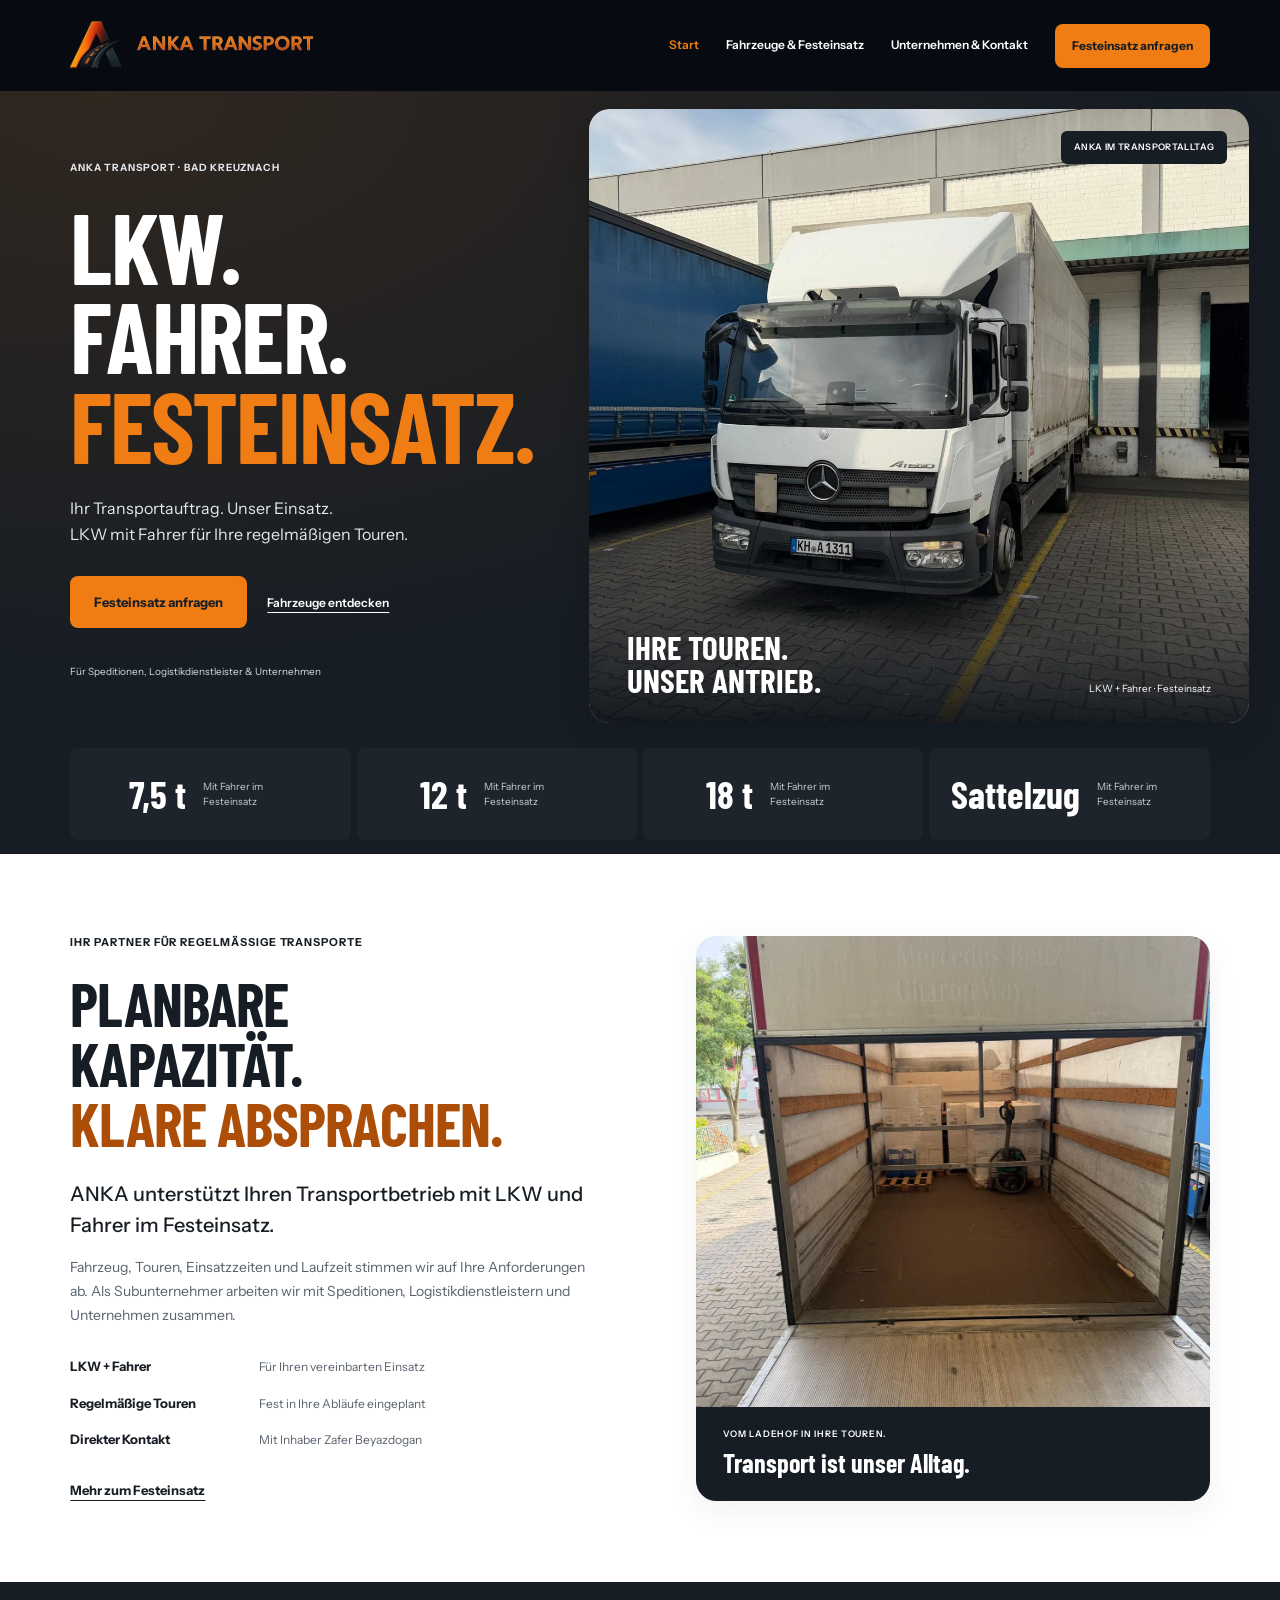
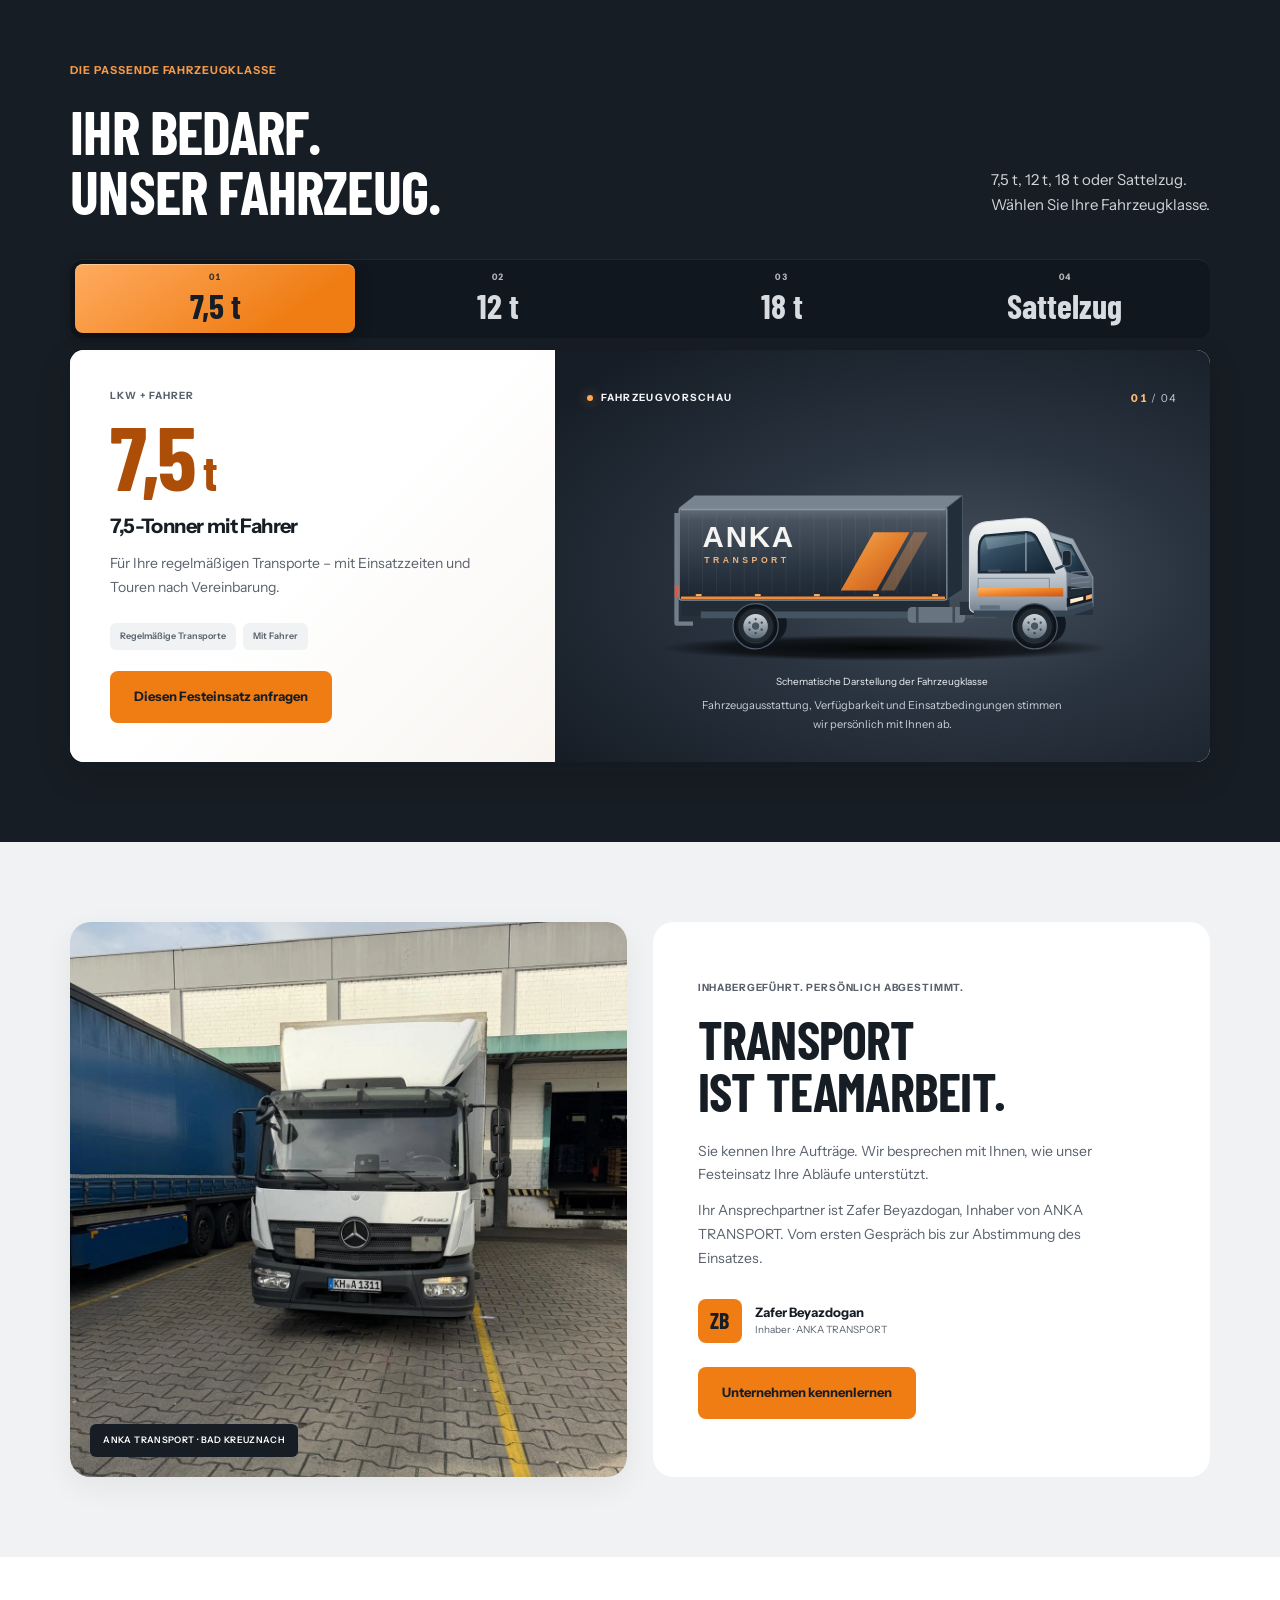
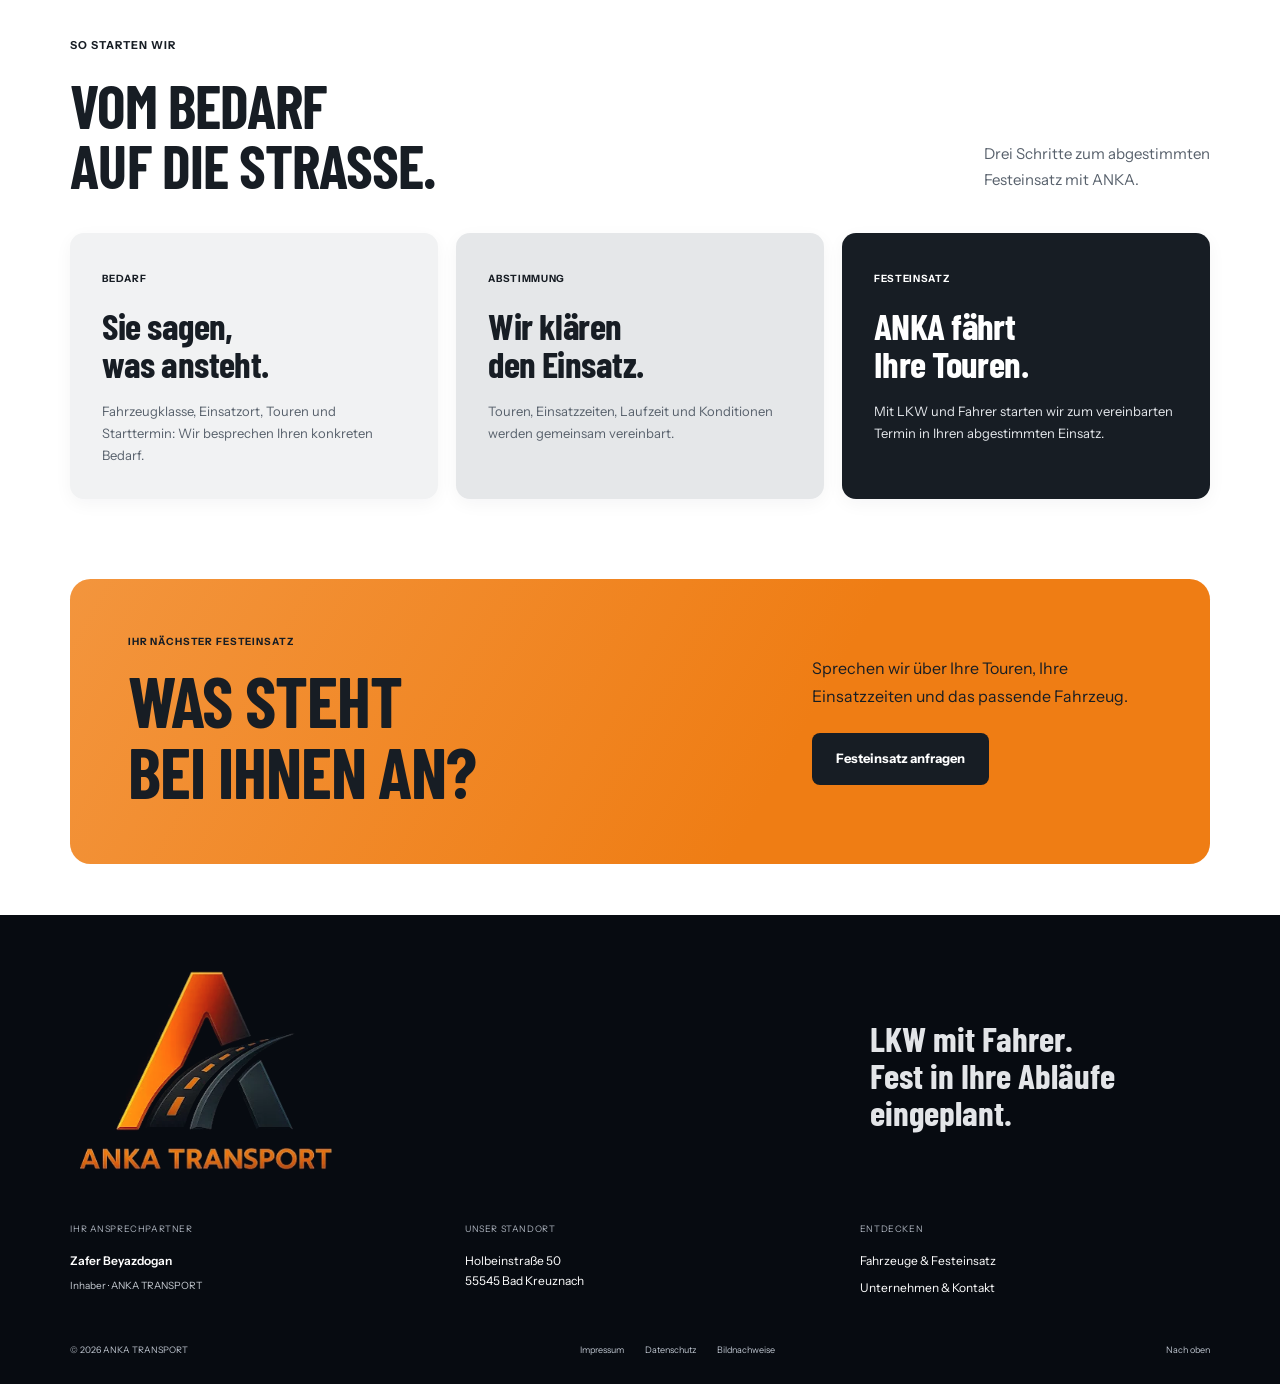
==== commit 7b31c05f: "Publish ANKA legal pages with confirmed business details" ====
--- a/index.html
+++ b/index.html
@@ -1,4 +1,4 @@
-<!doctype html><html lang="de"><head><meta charset="utf-8"><meta name="viewport" content="width=device-width, initial-scale=1"><meta name="theme-color" content="#ef7d14"><title>ANKA TRANSPORT — LKW mit Fahrer im Festeinsatz</title><meta name="description" content="ANKA TRANSPORT aus Bad Kreuznach unterstützt Speditionen und Unternehmen mit LKW und Fahrer im Festeinsatz. 7,5 t, 12 t, 18 t und Sattelzüge."><meta name="robots" content="noindex,nofollow"><meta property="og:title" content="ANKA TRANSPORT — LKW mit Fahrer im Festeinsatz"><meta property="og:description" content="ANKA TRANSPORT aus Bad Kreuznach unterstützt Speditionen und Unternehmen mit LKW und Fahrer im Festeinsatz. 7,5 t, 12 t, 18 t und Sattelzüge."><meta property="og:type" content="website"><meta property="og:image" content="https://anka-transport.cra4zzy.chatgpt.site/assets/anka-truck.webp"><link rel="icon" href="assets/favicon.svg" type="image/svg+xml"><link rel="preload" href="assets/barlow-condensed-bold.ttf" as="font" type="font/ttf" crossorigin><link rel="stylesheet" href="assets/fonts-v3.css"><link rel="stylesheet" href="assets/style.css?v=6"><script src="assets/app.js?v=6" defer></script></head><body id="top" class="index-page"><a class="skip" href="#main">Zum Inhalt</a>
+<!doctype html><html lang="de"><head><meta charset="utf-8"><meta name="viewport" content="width=device-width, initial-scale=1"><meta http-equiv="Content-Security-Policy" content="form-action 'none'"><meta name="theme-color" content="#ef7d14"><title>ANKA TRANSPORT — LKW mit Fahrer im Festeinsatz</title><meta name="description" content="ANKA TRANSPORT aus Bad Kreuznach unterstützt Speditionen und Unternehmen mit LKW und Fahrer im Festeinsatz. 7,5 t, 12 t, 18 t und Sattelzüge."><meta name="robots" content="noindex,nofollow"><meta property="og:title" content="ANKA TRANSPORT — LKW mit Fahrer im Festeinsatz"><meta property="og:description" content="ANKA TRANSPORT aus Bad Kreuznach unterstützt Speditionen und Unternehmen mit LKW und Fahrer im Festeinsatz. 7,5 t, 12 t, 18 t und Sattelzüge."><meta property="og:type" content="website"><meta property="og:image" content="https://anka-transport.cra4zzy.chatgpt.site/assets/anka-truck.webp"><link rel="icon" href="assets/favicon.svg" type="image/svg+xml"><link rel="preload" href="assets/barlow-condensed-bold.ttf" as="font" type="font/ttf" crossorigin><link rel="stylesheet" href="assets/fonts-v3.css"><link rel="stylesheet" href="assets/style.css?v=7"><script src="assets/app.js?v=7" defer></script></head><body id="top" class="index-page"><a class="skip" href="#main">Zum Inhalt</a>
 <header class="header"><a class="brand" href="index.html" aria-label="ANKA TRANSPORT Startseite"><span class="brand-icon"><img src="assets/anka-brand-reference.png" alt="" width="352" height="510"></span><span class="brand-name"><img src="assets/anka-brand-reference.png" alt="" width="352" height="510"></span></a>
 <button class="menu-toggle" type="button" aria-expanded="false" aria-controls="navigation"><span>Menü</span><i aria-hidden="true"></i></button>
 <nav id="navigation" aria-label="Hauptnavigation"><a href="index.html" aria-current="page">Start</a><a href="festeinsatz.html">Fahrzeuge & Festeinsatz</a><a href="unternehmen.html">Unternehmen & Kontakt</a><a class="button button-small" href="unternehmen.html#anfrage">Festeinsatz anfragen</a></nav></header><main id="main"><section class="home-hero"><div class="hero-copy"><span class="kicker">ANKA TRANSPORT · BAD KREUZNACH</span><h1>LKW.<br>FAHRER.<br><span>FESTEINSATZ.</span></h1><p>Ihr Transportauftrag. Unser Einsatz.<br>LKW mit Fahrer für Ihre regelmäßigen Touren.</p><div class="hero-actions"><a class="button button-orange" href="unternehmen.html#anfrage">Festeinsatz anfragen</a><a class="hero-link" href="festeinsatz.html">Fahrzeuge entdecken</a></div><span class="hero-for">Für Speditionen, Logistikdienstleister & Unternehmen</span></div>
@@ -11,5 +11,6 @@
 <figure class="fleet-visual"><div class="fleet-visual-head"><span class="fleet-visual-label">FAHRZEUGVORSCHAU</span><span class="fleet-visual-count" aria-hidden="true"><span data-fleet-index>01</span> / 04</span></div><div class="fleet-art"><img class="truck-illustration" data-truck="7-5" src="assets/fleet-7-5.svg" width="680" height="294" decoding="async" alt=""><img class="truck-illustration" data-truck="12" src="assets/fleet-12.svg" width="680" height="294" decoding="async" alt=""><img class="truck-illustration" data-truck="18" src="assets/fleet-18.svg" width="680" height="294" decoding="async" alt=""><img class="truck-illustration" data-truck="Sattelzug" src="assets/fleet-sattelzug.svg" width="680" height="294" decoding="async" alt=""></div><figcaption><small>Schematische Darstellung der Fahrzeugklasse</small><p class="fleet-availability">Fahrzeugausstattung, Verfügbarkeit und Einsatzbedingungen stimmen wir persönlich mit Ihnen ab.</p></figcaption></figure></div></div></section>
 <section class="partner-section section"><div class="partner-photo"><img src="assets/anka-front.webp" alt="Frontansicht des ANKA-LKW am Ladehof" width="1200" height="1600" loading="lazy"><span class="photo-label">ANKA TRANSPORT · BAD KREUZNACH</span></div><div class="partner-copy"><span class="kicker">Inhabergeführt. Persönlich abgestimmt.</span><h2>TRANSPORT<br>IST TEAMARBEIT.</h2><p>Sie kennen Ihre Aufträge. Wir besprechen mit Ihnen, wie unser Festeinsatz Ihre Abläufe unterstützt.</p><p>Ihr Ansprechpartner ist Zafer Beyazdogan, Inhaber von ANKA TRANSPORT. Vom ersten Gespräch bis zur Abstimmung des Einsatzes.</p><div class="owner"><span class="owner-monogram" aria-hidden="true">ZB</span><div><strong>Zafer Beyazdogan</strong><span>Inhaber · ANKA TRANSPORT</span></div></div><a class="button" href="unternehmen.html">Unternehmen kennenlernen</a></div></section>
 <section class="process-section section"><div class="section-title"><div><span class="kicker">So starten wir</span><h2>VOM BEDARF<br>AUF DIE STRASSE.</h2></div><p>Drei Schritte zum abgestimmten<br>Festeinsatz mit ANKA.</p></div><div class="steps"><article><span class="step-tag">Bedarf</span><h3>Sie sagen,<br>was ansteht.</h3><p>Fahrzeugklasse, Einsatzort, Touren und Starttermin: Wir besprechen Ihren konkreten Bedarf.</p></article><article><span class="step-tag">Abstimmung</span><h3>Wir klären<br>den Einsatz.</h3><p>Touren, Einsatzzeiten, Laufzeit und Konditionen werden gemeinsam vereinbart.</p></article><article><span class="step-tag">Festeinsatz</span><h3>ANKA fährt<br>Ihre Touren.</h3><p>Mit LKW und Fahrer starten wir zum vereinbarten Termin in Ihren abgestimmten Einsatz.</p></article></div></section><section class="closing section"><div><span class="kicker">Ihr nächster Festeinsatz</span><h2>WAS STEHT<br>BEI IHNEN AN?</h2></div><div class="closing-action"><p>Sprechen wir über Ihre Touren, Ihre Einsatzzeiten und das passende Fahrzeug.</p><a class="button button-dark" href="unternehmen.html#anfrage">Festeinsatz anfragen</a></div></section></main><footer class="footer"><div class="footer-top"><a class="footer-brand" href="index.html" aria-label="ANKA TRANSPORT Startseite"><span class="brand-lockup"><img src="assets/anka-brand-reference.png" alt="" width="352" height="510" loading="lazy"></span></a><p>LKW mit Fahrer.<br>Fest in Ihre Abläufe eingeplant.</p></div>
-<div class="footer-columns"><div><span class="footer-label">Ihr Ansprechpartner</span><strong>Zafer Beyazdogan</strong><span>Inhaber · ANKA TRANSPORT</span></div><div><span class="footer-label">Unser Standort</span><address>Rheinhessenstraße 102<br>55545 Bad Kreuznach</address></div><div><span class="footer-label">Entdecken</span><a href="festeinsatz.html">Fahrzeuge & Festeinsatz</a><a href="unternehmen.html">Unternehmen & Kontakt</a></div></div>
-<div class="footer-bottom"><span>© <span data-year>2026</span> ANKA TRANSPORT</span><div><button type="button" data-dialog="impressum">Impressum</button><button type="button" data-dialog="datenschutz">Datenschutz</button><button type="button" data-dialog="bildnachweise">Bildnachweise</button></div><a href="#top">Nach oben</a></div></footer><dialog id="impressum" class="info-dialog"><button class="dialog-close" aria-label="Schließen">×</button><span class="kicker">Rechtliche Angaben</span><h2>Impressum</h2><p>ANKA TRANSPORT<br>Inhaber Zafer Beyazdogan<br>Rheinhessenstraße 102<br>55545 Bad Kreuznach</p><p class="muted">Entwurf: E-Mail-Adresse und Angaben zur direkten Kontaktaufnahme sowie gegebenenfalls weitere Pflichtangaben werden vor der öffentlichen Veröffentlichung ergänzt.</p></dialog><dialog id="datenschutz" class="info-dialog"><button class="dialog-close" aria-label="Schließen">×</button><span class="kicker">Ihre Daten</span><h2>Datenschutz</h2><p>Verantwortlich für diese Website: ANKA TRANSPORT, Inhaber Zafer Beyazdogan, Rheinhessenstraße 102, 55545 Bad Kreuznach.</p><p>Die Anfragevorbereitung verarbeitet Ihre Eingaben im Browser. Sie werden über dieses Formular nicht an ANKA TRANSPORT übermittelt und nicht dauerhaft gespeichert. Die Kopierfunktion schreibt die von Ihnen vorbereitete Anfrage erst nach Ihrer Auswahl in die Zwischenablage.</p><p>Die Website bindet Schriften und Bilder lokal ein und verwendet keine Analyse- oder Marketingdienste. Beim Aufruf der Website verarbeitet der Hostinganbieter technisch erforderliche Zugriffsdaten.</p><p class="muted">Entwurf: Die vollständigen Datenschutzhinweise werden nach Festlegung des endgültigen Hostings und des Kontaktwegs ergänzt.</p></dialog><dialog id="bildnachweise" class="info-dialog"><button class="dialog-close" aria-label="Schließen">×</button><span class="kicker">Fotografie</span><h2>Bildnachweise</h2><p>Die Aufnahmen des Mercedes-Benz-LKW und des Laderaums wurden von ANKA TRANSPORT zur Verfügung gestellt.</p><p>Die Fahrzeugklassen in der interaktiven Auswahl sind eigenständig erstellte schematische Illustrationen. Sie zeigen keine verbindlichen Fahrzeugabmessungen oder Ausstattungen.</p></dialog></body></html>+<div class="footer-columns"><div><span class="footer-label">Ihr Ansprechpartner</span><strong>Zafer Beyazdogan</strong><span>Inhaber · ANKA TRANSPORT</span></div><div><span class="footer-label">Unser Standort</span><address>Holbeinstraße 50<br>55545 Bad Kreuznach</address></div><div><span class="footer-label">Entdecken</span><a href="festeinsatz.html">Fahrzeuge & Festeinsatz</a><a href="unternehmen.html">Unternehmen & Kontakt</a></div></div>
+<div class="footer-bottom"><span>© <span data-year>2026</span> ANKA TRANSPORT</span><div><a href="impressum.html">Impressum</a><a href="datenschutz.html">Datenschutz</a><button type="button" data-dialog="bildnachweise">Bildnachweise</button></div><a href="#top">Nach oben</a></div></footer><dialog id="bildnachweise" class="info-dialog"><button class="dialog-close" aria-label="Schließen">×</button><span class="kicker">Fotografie</span><h2>Bildnachweise</h2><p>Die Aufnahmen des Mercedes-Benz-LKW und des Laderaums wurden von ANKA TRANSPORT zur Verfügung gestellt.</p><p>Die Fahrzeugklassen in der interaktiven Auswahl sind eigenständig erstellte schematische Illustrationen. Sie zeigen keine verbindlichen Fahrzeugabmessungen oder Ausstattungen.</p></dialog>
+</body></html>
--- a/assets/style.css
+++ b/assets/style.css
@@ -273,3 +273,25 @@
   .fleet-tab-name { font-size: clamp(17px, 4.7vw, 27px); }
   .fleet-detail > p { min-height: 0; }
 }
+
+/* Legal information is directly reachable, including without JavaScript. */
+.footer-bottom > div > a { padding: 3px 0; }
+.footer-bottom > div > a:hover { color: var(--orange); }
+.form-privacy a, .contact-methods a { text-decoration: underline; text-underline-offset: 3px; }
+.contact-methods { margin: 12px 0; }
+.contact-methods p { font-size: 14px; overflow-wrap: anywhere; }
+form .request-controls { border: 0; padding: 0; margin: 0; min-width: 0; }
+.legal-hero { background: radial-gradient(ellipse at 8% 0%, #30271f, var(--ink) 63%); color: #fff; }
+.legal-wrap { width: min(100% - 2 * var(--gutter), 780px); margin-inline: auto; }
+.legal-hero .legal-wrap { padding-block: clamp(45px, 7vw, 94px); }
+.legal-hero .kicker { color: #f49a4a; margin-bottom: 12px; }
+.legal-hero h1 { font-size: clamp(54px, 9vw, 95px); }
+.legal-hero p { color: #d2d6db; margin-top: 13px; }
+.legal-content { padding-block: 30px 65px; overflow-wrap: anywhere; }
+.legal-links { display: flex; flex-wrap: wrap; gap: 12px 22px; margin-bottom: 26px; font-size: 14px; font-weight: 700; }
+.legal-content a { color: var(--accent-text); text-decoration: underline; text-underline-offset: 3px; }
+.legal-notice { background: #fff2e6; border-radius: 10px; padding: 14px 16px; margin-bottom: 25px; font-size: 14px; }
+.legal-block { border-top: 1px solid #e0e3e6; padding-block: 22px; scroll-margin-top: 12px; }
+.legal-block h2 { font-family: var(--body); font-size: clamp(19px, 2.7vw, 24px); line-height: 1.3; margin-bottom: 10px; }
+.legal-block p, .legal-block address { font-size: 15px; color: var(--muted); }
+.legal-block > * + p { margin-top: 9px; }
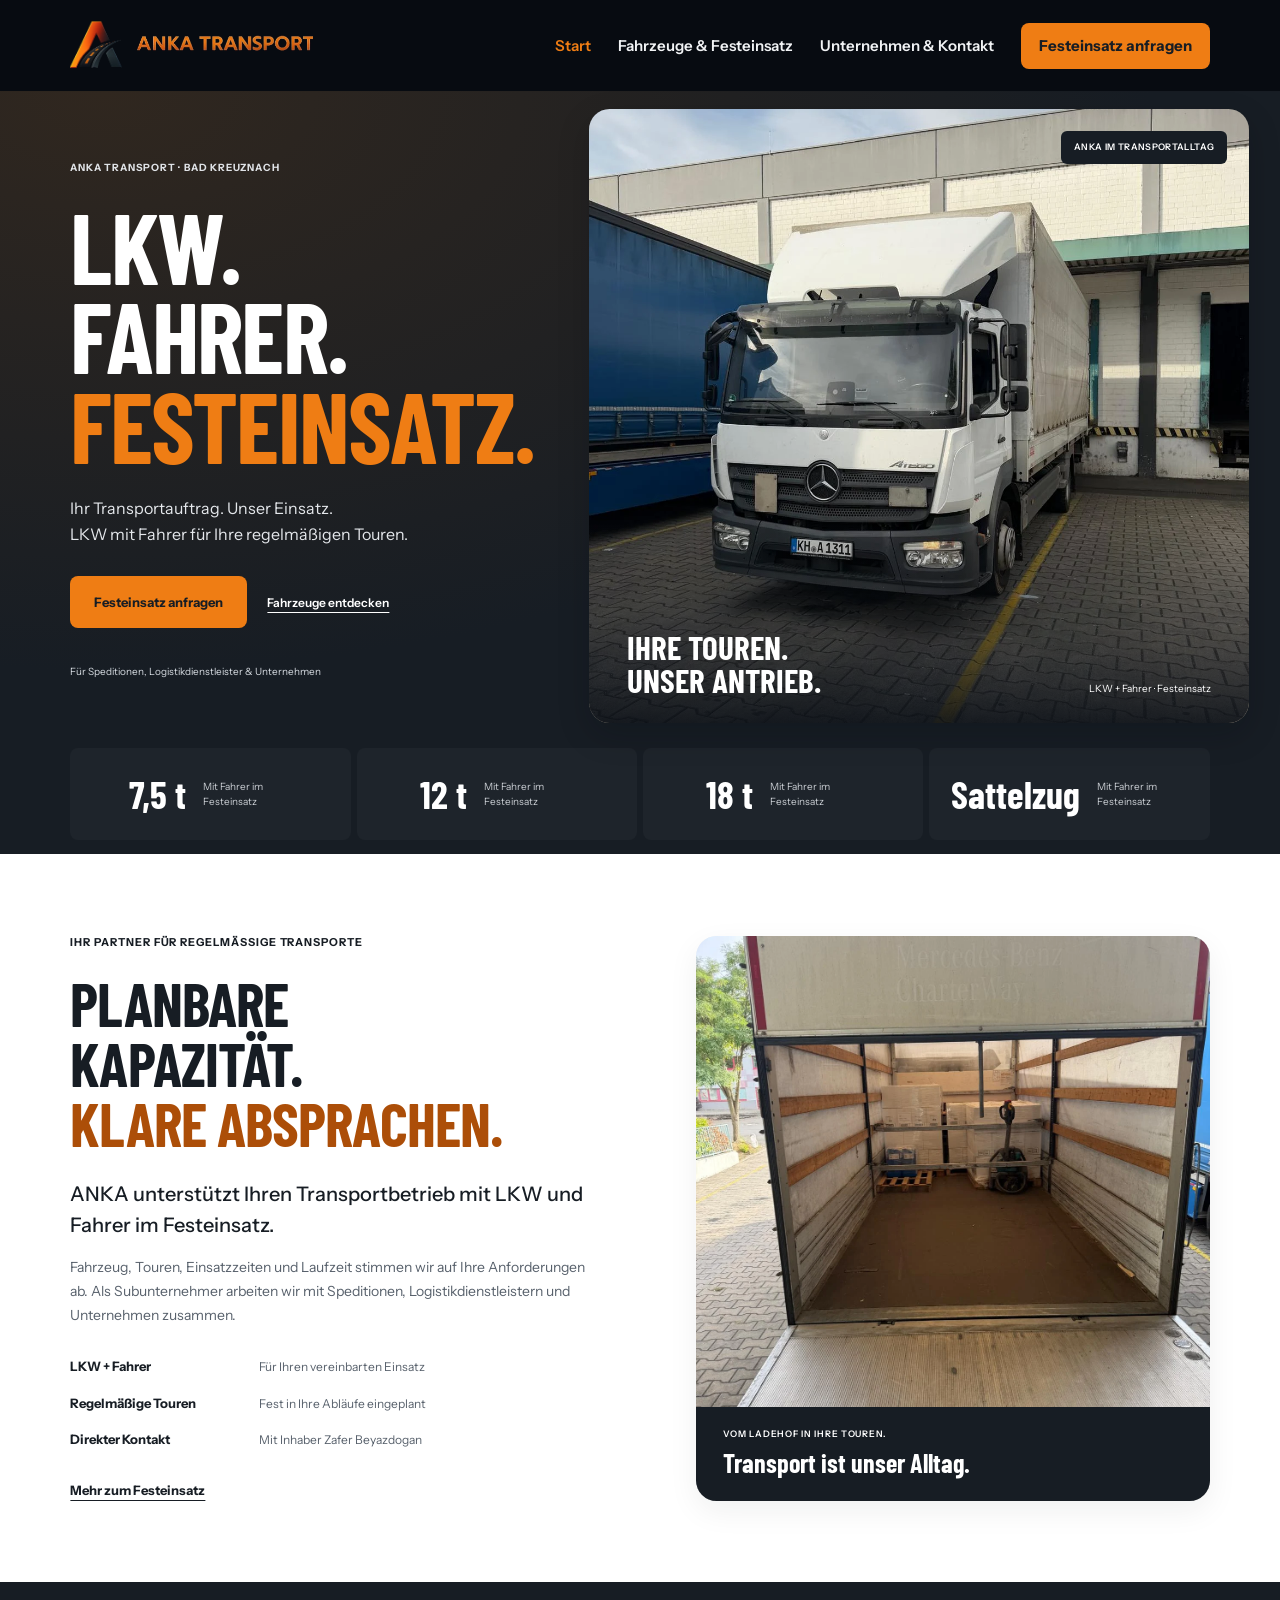
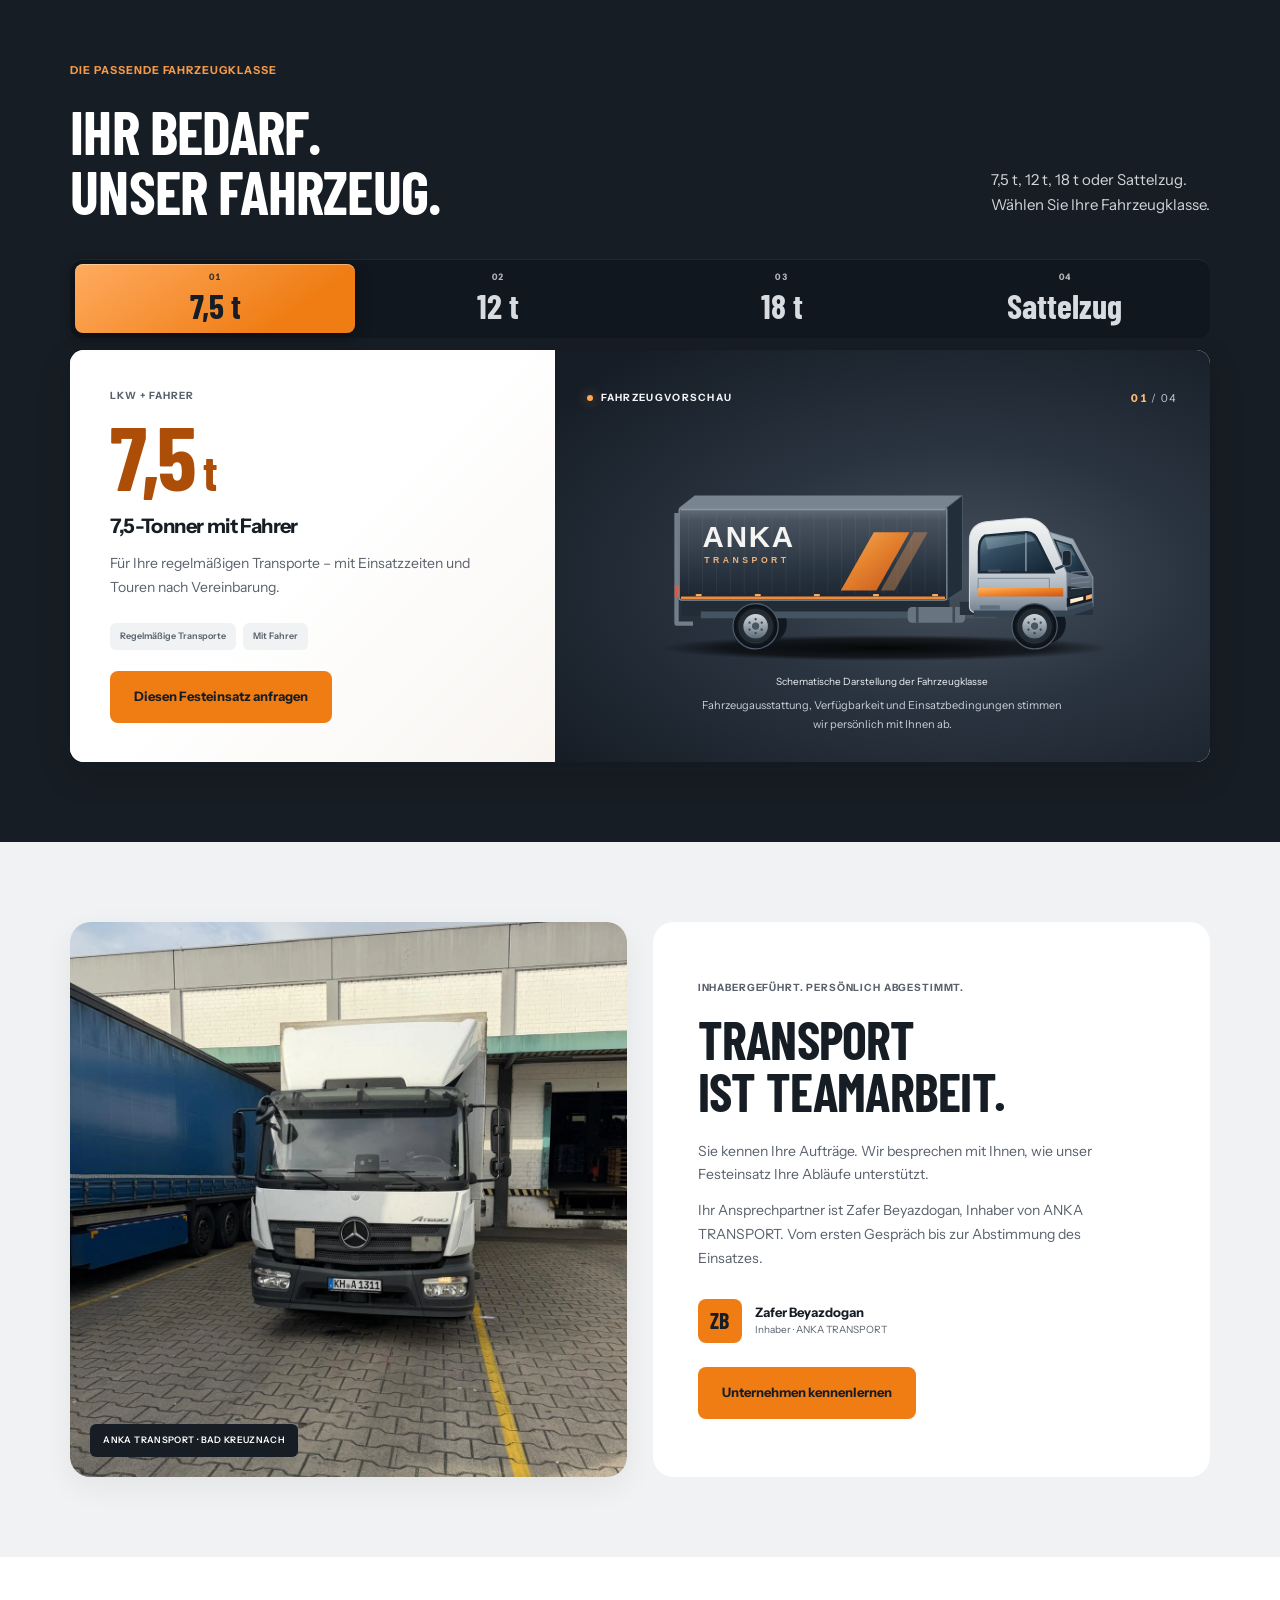
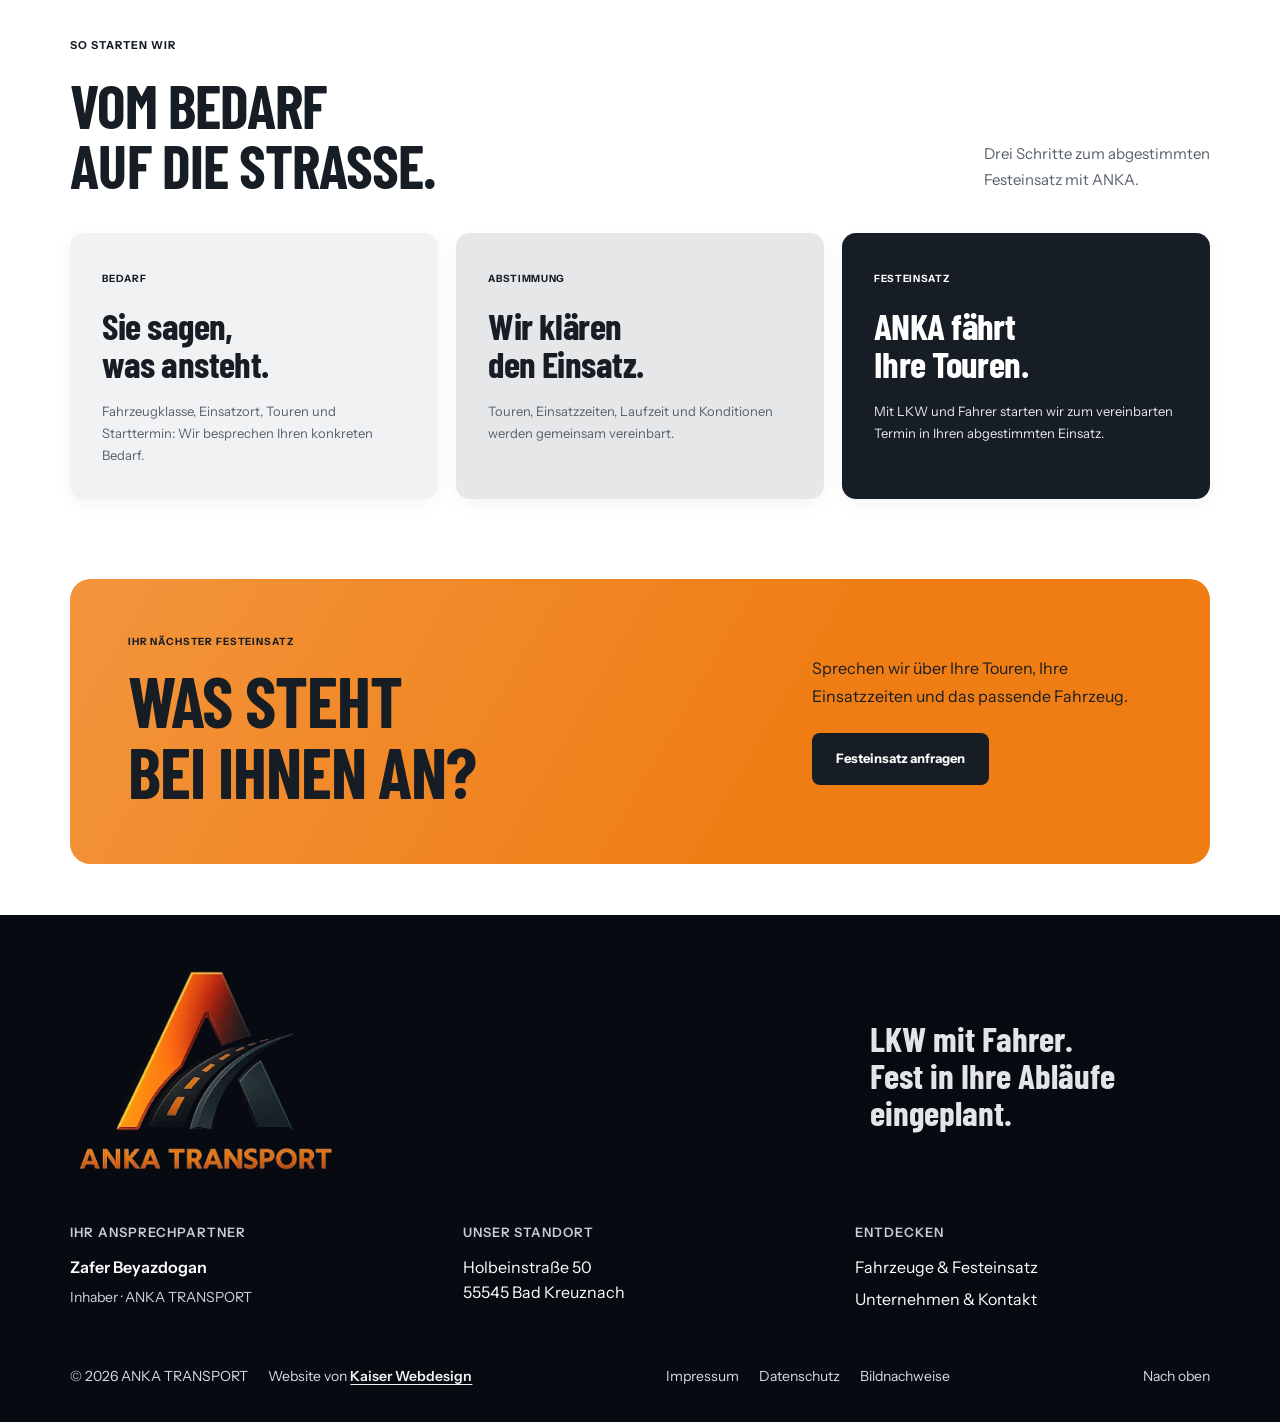
==== commit 9deabafb: "Improve ANKA typography and credit Kaiser Webdesign" ====
--- a/index.html
+++ b/index.html
@@ -1,4 +1,4 @@
-<!doctype html><html lang="de"><head><meta charset="utf-8"><meta name="viewport" content="width=device-width, initial-scale=1"><meta http-equiv="Content-Security-Policy" content="form-action 'none'"><meta name="theme-color" content="#ef7d14"><title>ANKA TRANSPORT — LKW mit Fahrer im Festeinsatz</title><meta name="description" content="ANKA TRANSPORT aus Bad Kreuznach unterstützt Speditionen und Unternehmen mit LKW und Fahrer im Festeinsatz. 7,5 t, 12 t, 18 t und Sattelzüge."><meta name="robots" content="noindex,nofollow"><meta property="og:title" content="ANKA TRANSPORT — LKW mit Fahrer im Festeinsatz"><meta property="og:description" content="ANKA TRANSPORT aus Bad Kreuznach unterstützt Speditionen und Unternehmen mit LKW und Fahrer im Festeinsatz. 7,5 t, 12 t, 18 t und Sattelzüge."><meta property="og:type" content="website"><meta property="og:image" content="https://anka-transport.cra4zzy.chatgpt.site/assets/anka-truck.webp"><link rel="icon" href="assets/favicon.svg" type="image/svg+xml"><link rel="preload" href="assets/barlow-condensed-bold.ttf" as="font" type="font/ttf" crossorigin><link rel="stylesheet" href="assets/fonts-v3.css"><link rel="stylesheet" href="assets/style.css?v=7"><script src="assets/app.js?v=7" defer></script></head><body id="top" class="index-page"><a class="skip" href="#main">Zum Inhalt</a>
+<!doctype html><html lang="de"><head><meta charset="utf-8"><meta name="viewport" content="width=device-width, initial-scale=1"><meta http-equiv="Content-Security-Policy" content="form-action 'none'"><meta name="theme-color" content="#ef7d14"><title>ANKA TRANSPORT — LKW mit Fahrer im Festeinsatz</title><meta name="description" content="ANKA TRANSPORT aus Bad Kreuznach unterstützt Speditionen und Unternehmen mit LKW und Fahrer im Festeinsatz. 7,5 t, 12 t, 18 t und Sattelzüge."><meta name="robots" content="noindex,nofollow"><meta property="og:title" content="ANKA TRANSPORT — LKW mit Fahrer im Festeinsatz"><meta property="og:description" content="ANKA TRANSPORT aus Bad Kreuznach unterstützt Speditionen und Unternehmen mit LKW und Fahrer im Festeinsatz. 7,5 t, 12 t, 18 t und Sattelzüge."><meta property="og:type" content="website"><meta property="og:image" content="https://anka-transport.cra4zzy.chatgpt.site/assets/anka-truck.webp"><link rel="icon" href="assets/favicon.svg" type="image/svg+xml"><link rel="preload" href="assets/barlow-condensed-bold.ttf" as="font" type="font/ttf" crossorigin><link rel="stylesheet" href="assets/fonts-v3.css"><link rel="stylesheet" href="assets/style.css?v=8"><script src="assets/app.js?v=7" defer></script></head><body id="top" class="index-page"><a class="skip" href="#main">Zum Inhalt</a>
 <header class="header"><a class="brand" href="index.html" aria-label="ANKA TRANSPORT Startseite"><span class="brand-icon"><img src="assets/anka-brand-reference.png" alt="" width="352" height="510"></span><span class="brand-name"><img src="assets/anka-brand-reference.png" alt="" width="352" height="510"></span></a>
 <button class="menu-toggle" type="button" aria-expanded="false" aria-controls="navigation"><span>Menü</span><i aria-hidden="true"></i></button>
 <nav id="navigation" aria-label="Hauptnavigation"><a href="index.html" aria-current="page">Start</a><a href="festeinsatz.html">Fahrzeuge & Festeinsatz</a><a href="unternehmen.html">Unternehmen & Kontakt</a><a class="button button-small" href="unternehmen.html#anfrage">Festeinsatz anfragen</a></nav></header><main id="main"><section class="home-hero"><div class="hero-copy"><span class="kicker">ANKA TRANSPORT · BAD KREUZNACH</span><h1>LKW.<br>FAHRER.<br><span>FESTEINSATZ.</span></h1><p>Ihr Transportauftrag. Unser Einsatz.<br>LKW mit Fahrer für Ihre regelmäßigen Touren.</p><div class="hero-actions"><a class="button button-orange" href="unternehmen.html#anfrage">Festeinsatz anfragen</a><a class="hero-link" href="festeinsatz.html">Fahrzeuge entdecken</a></div><span class="hero-for">Für Speditionen, Logistikdienstleister & Unternehmen</span></div>
@@ -12,5 +12,5 @@
 <section class="partner-section section"><div class="partner-photo"><img src="assets/anka-front.webp" alt="Frontansicht des ANKA-LKW am Ladehof" width="1200" height="1600" loading="lazy"><span class="photo-label">ANKA TRANSPORT · BAD KREUZNACH</span></div><div class="partner-copy"><span class="kicker">Inhabergeführt. Persönlich abgestimmt.</span><h2>TRANSPORT<br>IST TEAMARBEIT.</h2><p>Sie kennen Ihre Aufträge. Wir besprechen mit Ihnen, wie unser Festeinsatz Ihre Abläufe unterstützt.</p><p>Ihr Ansprechpartner ist Zafer Beyazdogan, Inhaber von ANKA TRANSPORT. Vom ersten Gespräch bis zur Abstimmung des Einsatzes.</p><div class="owner"><span class="owner-monogram" aria-hidden="true">ZB</span><div><strong>Zafer Beyazdogan</strong><span>Inhaber · ANKA TRANSPORT</span></div></div><a class="button" href="unternehmen.html">Unternehmen kennenlernen</a></div></section>
 <section class="process-section section"><div class="section-title"><div><span class="kicker">So starten wir</span><h2>VOM BEDARF<br>AUF DIE STRASSE.</h2></div><p>Drei Schritte zum abgestimmten<br>Festeinsatz mit ANKA.</p></div><div class="steps"><article><span class="step-tag">Bedarf</span><h3>Sie sagen,<br>was ansteht.</h3><p>Fahrzeugklasse, Einsatzort, Touren und Starttermin: Wir besprechen Ihren konkreten Bedarf.</p></article><article><span class="step-tag">Abstimmung</span><h3>Wir klären<br>den Einsatz.</h3><p>Touren, Einsatzzeiten, Laufzeit und Konditionen werden gemeinsam vereinbart.</p></article><article><span class="step-tag">Festeinsatz</span><h3>ANKA fährt<br>Ihre Touren.</h3><p>Mit LKW und Fahrer starten wir zum vereinbarten Termin in Ihren abgestimmten Einsatz.</p></article></div></section><section class="closing section"><div><span class="kicker">Ihr nächster Festeinsatz</span><h2>WAS STEHT<br>BEI IHNEN AN?</h2></div><div class="closing-action"><p>Sprechen wir über Ihre Touren, Ihre Einsatzzeiten und das passende Fahrzeug.</p><a class="button button-dark" href="unternehmen.html#anfrage">Festeinsatz anfragen</a></div></section></main><footer class="footer"><div class="footer-top"><a class="footer-brand" href="index.html" aria-label="ANKA TRANSPORT Startseite"><span class="brand-lockup"><img src="assets/anka-brand-reference.png" alt="" width="352" height="510" loading="lazy"></span></a><p>LKW mit Fahrer.<br>Fest in Ihre Abläufe eingeplant.</p></div>
 <div class="footer-columns"><div><span class="footer-label">Ihr Ansprechpartner</span><strong>Zafer Beyazdogan</strong><span>Inhaber · ANKA TRANSPORT</span></div><div><span class="footer-label">Unser Standort</span><address>Holbeinstraße 50<br>55545 Bad Kreuznach</address></div><div><span class="footer-label">Entdecken</span><a href="festeinsatz.html">Fahrzeuge & Festeinsatz</a><a href="unternehmen.html">Unternehmen & Kontakt</a></div></div>
-<div class="footer-bottom"><span>© <span data-year>2026</span> ANKA TRANSPORT</span><div><a href="impressum.html">Impressum</a><a href="datenschutz.html">Datenschutz</a><button type="button" data-dialog="bildnachweise">Bildnachweise</button></div><a href="#top">Nach oben</a></div></footer><dialog id="bildnachweise" class="info-dialog"><button class="dialog-close" aria-label="Schließen">×</button><span class="kicker">Fotografie</span><h2>Bildnachweise</h2><p>Die Aufnahmen des Mercedes-Benz-LKW und des Laderaums wurden von ANKA TRANSPORT zur Verfügung gestellt.</p><p>Die Fahrzeugklassen in der interaktiven Auswahl sind eigenständig erstellte schematische Illustrationen. Sie zeigen keine verbindlichen Fahrzeugabmessungen oder Ausstattungen.</p></dialog>
+<div class="footer-bottom"><div class="footer-signature"><span>© <span data-year>2026</span> ANKA TRANSPORT</span><span class="footer-credit">Website von <a href="https://www.kaiser-webdesign.de/">Kaiser Webdesign</a></span></div><div><a href="impressum.html">Impressum</a><a href="datenschutz.html">Datenschutz</a><button type="button" data-dialog="bildnachweise">Bildnachweise</button></div><a href="#top">Nach oben</a></div></footer><dialog id="bildnachweise" class="info-dialog"><button class="dialog-close" aria-label="Schließen">×</button><span class="kicker">Fotografie</span><h2>Bildnachweise</h2><p>Die Aufnahmen des Mercedes-Benz-LKW und des Laderaums wurden von ANKA TRANSPORT zur Verfügung gestellt.</p><p>Die Fahrzeugklassen in der interaktiven Auswahl sind eigenständig erstellte schematische Illustrationen. Sie zeigen keine verbindlichen Fahrzeugabmessungen oder Ausstattungen.</p></dialog>
 </body></html>
--- a/assets/style.css
+++ b/assets/style.css
@@ -1,7 +1,7 @@
 :root{--accent:#ef7d14;--accent-hover:#ff9433;--accent-text:#ac4e08;--brand-black:#070b11;--ink:#171d24;--orange:#ef7d14;--paper:#f1f2f3;--muted:#58616c;--gutter:clamp(24px,5.5vw,88px);--display:'Barlow Condensed','Arial Narrow',sans-serif;--body:'Instrument Sans',Arial,sans-serif}
-*{box-sizing:border-box}html{scroll-behavior:smooth;scroll-padding-top:100px}body{margin:0;font-family:var(--body);font-size:16px;line-height:1.65;background:#fff;color:var(--ink)}button,input,textarea{font:inherit}button,a,input,textarea,summary{-webkit-tap-highlight-color:transparent}a{color:inherit;text-decoration:none}button{cursor:pointer}img{display:block;max-width:100%;width:100%;height:100%;object-fit:cover}svg{display:block}figure,p,h1,h2,h3,dl,dd{margin:0}h1,h2,h3{font-family:var(--display);font-weight:700;line-height:1;letter-spacing:-.015em}h1{font-size:clamp(68px,7.7vw,118px)}h2{font-size:clamp(44px,4.7vw,72px)}h3{font-size:34px}p{line-height:1.7}address{font-style:normal}button{color:inherit}a:focus-visible,button:focus-visible,input:focus-visible,textarea:focus-visible,summary:focus-visible,[tabindex]:focus-visible{outline:3px solid #bd570b;outline-offset:5px}.section{padding:80px var(--gutter)}.kicker{display:block;font-size:11px;line-height:1.5;font-weight:700;letter-spacing:.085em;text-transform:uppercase;margin-bottom:22px}.lead{font-size:20px;line-height:1.55;font-weight:500}.accent-text{color:var(--accent-text)}.section-title{display:flex;align-items:flex-end;justify-content:space-between;gap:40px;margin-bottom:38px}.section-title>p{max-width:340px;font-size:15px;color:var(--muted);margin-bottom:3px}.button{display:inline-flex;align-items:center;justify-content:center;min-height:52px;padding:15px 24px;background:var(--accent);color:var(--ink);font-size:13px;font-weight:700;line-height:1.45;border:0;border-radius:2px;text-align:center;transition:background .2s,transform .2s}.button:hover{background:var(--accent-hover);transform:translateY(-2px)}.button-orange{background:var(--orange);color:var(--ink)}.button-orange:hover{background:#ff963e}.button-dark{background:var(--ink);color:#fff}.button-dark:hover{background:#2e343d}.button-small{min-height:44px;padding:11px 17px;font-size:12px}.text-link{display:inline-block;font-size:13px;font-weight:700;text-decoration:underline;text-underline-offset:5px}.text-link:hover{color:var(--accent-text)}.skip{position:fixed;top:-100px;left:20px;padding:10px 20px;background:#fff;color:var(--ink);z-index:100}.skip:focus{top:12px}
+*{box-sizing:border-box}html{scroll-behavior:smooth;scroll-padding-top:100px}body{margin:0;font-family:var(--body);font-size:16px;line-height:1.65;background:#fff;color:var(--ink)}button,input,textarea{font:inherit}button,a,input,textarea,summary{-webkit-tap-highlight-color:transparent}a{color:inherit;text-decoration:none}button{cursor:pointer}img{display:block;max-width:100%;width:100%;height:100%;object-fit:cover}svg{display:block}figure,p,h1,h2,h3,dl,dd{margin:0}h1,h2,h3{font-family:var(--display);font-weight:700;line-height:1;letter-spacing:-.015em}h1{font-size:clamp(68px,7.7vw,118px)}h2{font-size:clamp(44px,4.7vw,72px)}h3{font-size:34px}p{line-height:1.7}address{font-style:normal}button{color:inherit}a:focus-visible,button:focus-visible,input:focus-visible,textarea:focus-visible,summary:focus-visible,[tabindex]:focus-visible{outline:3px solid #bd570b;outline-offset:5px}.section{padding:80px var(--gutter)}.kicker{display:block;font-size:11px;line-height:1.5;font-weight:700;letter-spacing:.085em;text-transform:uppercase;margin-bottom:22px}.lead{font-size:20px;line-height:1.55;font-weight:500}.accent-text{color:var(--accent-text)}.section-title{display:flex;align-items:flex-end;justify-content:space-between;gap:40px;margin-bottom:38px}.section-title>p{max-width:340px;font-size:15px;color:var(--muted);margin-bottom:3px}.button{display:inline-flex;align-items:center;justify-content:center;min-height:52px;padding:15px 24px;background:var(--accent);color:var(--ink);font-size:13px;font-weight:700;line-height:1.45;border:0;border-radius:2px;text-align:center;transition:background .2s,transform .2s}.button:hover{background:var(--accent-hover);transform:translateY(-2px)}.button-orange{background:var(--orange);color:var(--ink)}.button-orange:hover{background:#ff963e}.button-dark{background:var(--ink);color:#fff}.button-dark:hover{background:#2e343d}.button-small{min-height:46px;padding:11px 18px;font-size:15px}.text-link{display:inline-block;font-size:13px;font-weight:700;text-decoration:underline;text-underline-offset:5px}.text-link:hover{color:var(--accent-text)}.skip{position:fixed;top:-100px;left:20px;padding:10px 20px;background:#fff;color:var(--ink);z-index:100}.skip:focus{top:12px}
 /* Navigation */
-.header{height:91px;display:flex;align-items:center;justify-content:space-between;padding:0 var(--gutter);background:var(--brand-black);color:#fff;position:sticky;top:0;z-index:30;box-shadow:0 1px 0 #171d240b}.brand{display:flex;align-items:center;gap:10px;flex-shrink:0}.brand-icon{display:block;position:relative;overflow:hidden;width:56px;height:49px;flex-shrink:0}.brand-icon img{position:absolute;max-width:none;width:80px;height:auto;left:-14px;top:-23px;mix-blend-mode:lighten}.brand-name{display:block;position:relative;overflow:hidden;width:177px;height:21px;flex-shrink:0}.brand-name img{position:absolute;max-width:none;width:190px;height:auto;left:-6px;top:-178px;mix-blend-mode:lighten}.header nav{display:flex;align-items:center;gap:27px}.header nav>a:not(.button){font-size:12px;font-weight:600;line-height:1.4}.header nav>a:not(.button):hover,.header nav>a[aria-current=page]{color:var(--accent)}.menu-toggle{display:none;align-items:center;gap:11px;font-size:12px;font-weight:600;background:none;border:0;padding:12px 0 12px 12px}.menu-toggle i{width:22px;height:12px;border-top:2px solid currentColor;border-bottom:2px solid currentColor;transition:transform .2s}.menu-toggle[aria-expanded=true] i{transform:rotate(-45deg)}
+.header{height:91px;display:flex;align-items:center;justify-content:space-between;padding:0 var(--gutter);background:var(--brand-black);color:#fff;position:sticky;top:0;z-index:30;box-shadow:0 1px 0 #171d240b}.brand{display:flex;align-items:center;gap:10px;flex-shrink:0}.brand-icon{display:block;position:relative;overflow:hidden;width:56px;height:49px;flex-shrink:0}.brand-icon img{position:absolute;max-width:none;width:80px;height:auto;left:-14px;top:-23px;mix-blend-mode:lighten}.brand-name{display:block;position:relative;overflow:hidden;width:177px;height:21px;flex-shrink:0}.brand-name img{position:absolute;max-width:none;width:190px;height:auto;left:-6px;top:-178px;mix-blend-mode:lighten}.header nav{display:flex;align-items:center;gap:clamp(19px,2.1vw,32px)}.header nav>a:not(.button){font-size:clamp(15px,1.16vw,17px);font-weight:600;line-height:1.4;color:#f1f3f5;padding-block:8px}.header nav>a:not(.button):hover,.header nav>a[aria-current=page]{color:var(--accent)}.menu-toggle{display:none;align-items:center;gap:11px;min-height:44px;font-size:16px;font-weight:700;background:none;border:0;padding:10px 0 10px 12px}.menu-toggle i{width:22px;height:12px;border-top:2px solid currentColor;border-bottom:2px solid currentColor;transition:transform .2s}.menu-toggle[aria-expanded=true] i{transform:rotate(-45deg)}
 /* The transport offer is the first thing visitors see. */
 .home-hero{display:grid;grid-template-columns:46% 54%;min-height:650px;background:var(--ink);color:#fff}.hero-copy{padding:50px 30px 42px var(--gutter);display:flex;flex-direction:column;justify-content:center;position:relative;z-index:1}.hero-copy .kicker{font-size:10px;letter-spacing:.08em;margin-bottom:26px;color:#e0e3e7}.hero-copy h1{line-height:.91;letter-spacing:-.018em;margin-bottom:25px}.hero-copy h1>span{color:var(--orange)}.hero-copy>p{font-size:16px;line-height:1.65;color:#e5e8ec;max-width:370px}.hero-actions{display:flex;align-items:center;flex-wrap:wrap;gap:20px;margin-top:29px}.hero-link{font-size:12px;font-weight:600;text-decoration:underline;text-underline-offset:5px}.hero-for{font-size:10px;line-height:1.6;color:#d7dce2;display:block;margin-top:36px;max-width:360px}.hero-photo{position:relative;min-width:0;overflow:hidden}.hero-photo>img{position:absolute;inset:0;object-position:50% 54%}.photo-label{position:absolute;top:22px;right:22px;background:var(--ink);color:white;padding:10px 13px;font-size:9px;line-height:1.4;font-weight:600;letter-spacing:.04em}.hero-photo-note{position:absolute;bottom:0;left:0;right:0;background:linear-gradient(0deg,#0b1017e6,transparent);padding:110px 38px 27px;display:flex;justify-content:space-between;align-items:flex-end;gap:20px}.hero-photo-note strong{font-family:var(--display);font-size:33px;line-height:.98}.hero-photo-note>span{font-size:10px;line-height:1.5;text-align:right;max-width:150px}.class-strip{display:grid;grid-template-columns:repeat(4,1fr);padding:0 var(--gutter);background:var(--ink);color:#fff}.class-strip>a{padding:27px 22px;display:flex;align-items:center;justify-content:center;gap:17px;transition:background .2s}.class-strip>a:hover{background:#2b3037}.class-strip strong{font-family:var(--display);font-size:38px;line-height:1;white-space:nowrap}.class-strip span{font-size:10px;line-height:1.5;max-width:90px;color:#c9cdd2}
 /* Real operations: photo and the practical value of a permanent assignment. */
@@ -15,12 +15,12 @@
 /* Company and contact */
 .about-section{display:grid;grid-template-columns:1fr 1fr;gap:60px;align-items:start}.about-copy .lead{font-size:20px;margin-bottom:17px}.about-copy>p:not(.lead){font-size:14px;color:var(--muted);margin-bottom:13px}.credentials{background:var(--paper);padding-top:65px;padding-bottom:65px}.credentials h2{font-size:clamp(42px,4.3vw,66px)}.credential-cards{display:grid;grid-template-columns:1fr 1fr;gap:20px}.credential-cards article{display:flex;align-items:flex-start;gap:22px;padding:29px;background:#fff}.credential-icon{width:45px;flex-shrink:0;color:var(--accent-text)}.credential-icon svg{width:37px;height:45px;stroke:currentColor;stroke-width:1.6;fill:none}.credential-cards h3{font-family:var(--body);font-size:17px;line-height:1.45;margin-bottom:10px;letter-spacing:-.02em}.credential-cards p{font-size:12px;color:var(--muted);max-width:440px}.contact-section{display:grid;grid-template-columns:.95fr 1.1fr;gap:70px;align-items:start}.contact-intro .kicker{font-size:10px;color:var(--muted)}.contact-intro h2{margin-bottom:25px}.contact-intro>p{font-size:15px;max-width:410px;color:var(--muted)}.contact-address{margin:32px 0}.contact-address>span{display:block;font-size:11px;color:var(--muted);margin-bottom:7px}.contact-address>strong{display:block;font-family:var(--display);font-size:34px;line-height:1.2;margin-bottom:16px}.contact-address address{font-size:13px;margin-bottom:14px}.contact-address .text-link{font-size:11px}.contact-service{background:var(--ink);color:#fff;padding:25px 26px;max-width:410px}.contact-service strong{display:block;font-family:var(--display);font-size:36px;line-height:1;margin-bottom:9px}.contact-service>span{font-size:13px;display:block;margin-bottom:12px}.contact-service small{font-size:10px;color:#dddfe3;display:block;max-width:270px;line-height:1.7}form{background:var(--paper);padding:32px;min-width:0}.form-heading{display:flex;justify-content:space-between;align-items:baseline;gap:15px;font-weight:700;font-size:16px;margin-bottom:29px}.form-heading small{font-size:9px;font-weight:400;color:var(--muted);white-space:nowrap}fieldset{border:0;padding:0;margin:0 0 23px;min-width:0}form legend{font-size:11px;font-weight:600;margin-bottom:12px}form label{display:block;font-size:11px;font-weight:600;line-height:1.5}form input:not([type=radio]),form textarea{display:block;border:1px solid #c8cdd2;background:#fff;color:var(--ink);font-size:13px;font-weight:400;padding:13px 12px;margin-top:8px;width:100%;min-height:48px;border-radius:1px;min-width:0}form textarea{resize:vertical;min-height:104px}form input::placeholder,form textarea::placeholder{color:#69717a;opacity:1}.vehicle-choice{display:flex;gap:7px;flex-wrap:wrap}.vehicle-choice label{cursor:pointer;position:relative}.vehicle-choice input{position:absolute;opacity:0;left:0;top:0;width:100%;height:100%;margin:0;cursor:pointer}.vehicle-choice span{display:block;font-size:11px;background:#fff;border:1px solid #c8cdd2;padding:10px 13px;min-height:42px;transition:background .2s,color .2s}.vehicle-choice input:checked+span{background:var(--accent);color:var(--ink);border-color:var(--accent)}.vehicle-choice input:focus-visible+span{outline:3px solid #bd570b;outline-offset:3px}.form-grid{display:grid;grid-template-columns:1fr 1fr;gap:21px 16px;margin-bottom:24px}.form-subheading{font-family:var(--body);font-size:15px;line-height:1.4;margin:28px 0 22px;letter-spacing:-.02em}.form-info{font-size:11px;line-height:1.8;color:var(--muted);margin-bottom:20px}.form-submit{width:100%}.form-privacy{font-size:9px;line-height:1.9;color:var(--muted);margin-top:13px}.form-privacy button{padding:0;border:0;background:none;font-size:inherit;text-decoration:underline}
 /* Footer and native dialogs */
-.footer{background:var(--brand-black);color:#fff;padding:55px var(--gutter) 24px}.footer-top{display:flex;justify-content:space-between;align-items:center;gap:40px;margin-bottom:40px}.footer-brand{display:block;flex-shrink:0}.brand-lockup{display:block;position:relative;overflow:hidden;width:270px;height:210px}.brand-lockup img{position:absolute;max-width:none;width:270px;height:auto;left:0;top:-76px;mix-blend-mode:lighten}.footer-top>p{font-family:var(--display);font-size:35px;line-height:1.05;color:#e3e5e8;max-width:340px}.footer-columns{display:grid;grid-template-columns:1fr 1fr 1fr;gap:45px;margin:42px 0}.footer-columns>div{display:flex;flex-direction:column;gap:7px;font-size:12px;line-height:1.65}.footer-label{display:block;text-transform:uppercase;font-size:9px;letter-spacing:.065em;color:#acb3bd;margin-bottom:7px}.footer-columns>div>strong{font-weight:600}.footer-columns>div>span:not(.footer-label){font-size:10px;color:#c6cbd2}.footer-columns a:hover{color:var(--orange)}.footer-bottom{display:flex;justify-content:space-between;gap:20px;align-items:center;color:#bdc4ce;font-size:9px}.footer-bottom>div{display:flex;gap:21px;flex-wrap:wrap}.footer-bottom button{font-size:inherit;padding:3px 0;background:none;border:0;color:inherit}.footer-bottom button:hover,.footer-bottom>a:hover{color:var(--orange)}.info-dialog{border:0;background:#fff;color:var(--ink);padding:43px;max-width:min(660px,calc(100vw - 36px));max-height:85vh;overflow:auto;box-shadow:0 30px 100px #0004;border-radius:2px}.info-dialog::backdrop{background:#0a0e14b3;backdrop-filter:blur(3px)}.dialog-close{position:absolute;top:12px;right:16px;font-size:28px;border:0;background:none;padding:2px 6px;line-height:1}.info-dialog .kicker{font-size:9px;color:var(--muted);margin-bottom:18px}.info-dialog h2{font-size:48px;margin-bottom:24px}.info-dialog p{font-size:13px;margin-bottom:17px;line-height:1.8}.info-dialog .muted{color:var(--muted);font-size:12px}.info-dialog a{text-decoration:underline;text-underline-offset:3px}.info-dialog ul{padding-left:20px;font-size:12px;line-height:1.8}.summary-dialog pre{white-space:pre-wrap;overflow-wrap:anywhere;font:11px/1.75 var(--body);padding:20px;background:var(--paper);max-height:36vh;overflow:auto}.summary-dialog #copy-status{font-size:11px;margin:16px 0 0}
+.footer{background:var(--brand-black);color:#fff;padding:55px var(--gutter) 24px}.footer-top{display:flex;justify-content:space-between;align-items:center;gap:40px;margin-bottom:40px}.footer-brand{display:block;flex-shrink:0}.brand-lockup{display:block;position:relative;overflow:hidden;width:270px;height:210px}.brand-lockup img{position:absolute;max-width:none;width:270px;height:auto;left:0;top:-76px;mix-blend-mode:lighten}.footer-top>p{font-family:var(--display);font-size:35px;line-height:1.05;color:#e3e5e8;max-width:340px}.footer-columns{display:grid;grid-template-columns:repeat(3,minmax(0,1fr));gap:clamp(22px,3vw,45px);margin:42px 0}.footer-columns>div{display:flex;flex-direction:column;gap:7px;font-size:16px;line-height:1.55;overflow-wrap:anywhere}.footer-label{display:block;text-transform:uppercase;font-size:13px;font-weight:600;letter-spacing:.07em;color:#c6ced7;margin-bottom:6px}.footer-columns>div>strong{font-weight:600}.footer-columns>div>span:not(.footer-label){font-size:14px;color:#cdd3da}.footer-columns a:hover{color:var(--orange)}.footer-bottom{display:flex;flex-wrap:wrap;justify-content:space-between;gap:12px 24px;align-items:center;color:#d5dbe2;font-size:14px;line-height:1.45}.footer-bottom>div{display:flex;gap:0 20px;flex-wrap:wrap}.footer-bottom button{font-size:inherit;padding:0;background:none;border:0;color:inherit;text-align:left}.footer-bottom button:hover,.footer-bottom>a:hover{color:var(--orange)}.info-dialog{border:0;background:#fff;color:var(--ink);padding:43px;max-width:min(660px,calc(100vw - 36px));max-height:85vh;overflow:auto;box-shadow:0 30px 100px #0004;border-radius:2px}.info-dialog::backdrop{background:#0a0e14b3;backdrop-filter:blur(3px)}.dialog-close{position:absolute;top:12px;right:16px;font-size:28px;border:0;background:none;padding:2px 6px;line-height:1}.info-dialog .kicker{font-size:9px;color:var(--muted);margin-bottom:18px}.info-dialog h2{font-size:48px;margin-bottom:24px}.info-dialog p{font-size:13px;margin-bottom:17px;line-height:1.8}.info-dialog .muted{color:var(--muted);font-size:12px}.info-dialog a{text-decoration:underline;text-underline-offset:3px}.info-dialog ul{padding-left:20px;font-size:12px;line-height:1.8}.summary-dialog pre{white-space:pre-wrap;overflow-wrap:anywhere;font:11px/1.75 var(--body);padding:20px;background:var(--paper);max-height:36vh;overflow:auto}.summary-dialog #copy-status{font-size:11px;margin:16px 0 0}
 @media(min-width:1800px){.home-hero,.subhero{min-height:730px}.hero-copy h1{font-size:138px}.hero-copy{padding-left:max(var(--gutter),calc((100vw - 1624px)/2))}.section{padding-left:max(var(--gutter),calc((100vw - 1624px)/2));padding-right:max(var(--gutter),calc((100vw - 1624px)/2))}.intro{gap:100px}}
-@media(max-width:1150px){.header nav{gap:18px}.header nav>a:not(.button){font-size:11px}.button-small{font-size:11px;padding:11px 13px}.hero-copy{padding-right:24px}.hero-actions{gap:15px}.hero-actions .button{font-size:12px;padding:14px 18px}.class-strip>a{padding:24px 10px;gap:12px}.class-strip strong{font-size:32px}.class-strip span{font-size:9px;max-width:75px}.intro{gap:40px}.intro-photo{height:530px}.service-facts>div{grid-template-columns:155px 1fr;gap:10px}.service-facts strong{font-size:12px}.service-facts span{font-size:11px}.fleet-detail{padding:31px}.fleet-visual{padding:30px 22px}.fleet-weight{font-size:95px}.fleet-stage[data-kind=Sattelzug] .fleet-weight{font-size:70px}.partner-copy{padding:34px}.partner-photo{height:535px}.steps article{padding:26px}.steps h3{font-size:34px}.planning-section{gap:40px}.faq{gap:50px}.contact-section{gap:40px}form{padding:28px}.vehicle-choice span{padding:9px 11px}}
-@media(max-width:1100px){.header{height:78px}.menu-toggle{display:flex}.header nav{display:none;position:absolute;left:0;right:0;top:78px;flex-direction:column;align-items:stretch;gap:0;background:var(--brand-black);padding:12px var(--gutter) 22px;box-shadow:0 14px 23px #171d2415}.header nav.open{display:flex}.header nav>a:not(.button){padding:14px 0;font-size:14px}.header nav>.button{margin-top:12px;align-self:flex-start}.home-hero{min-height:605px}.hero-copy>p{font-size:14px}.hero-for{font-size:9px;margin-top:25px}.hero-copy .kicker{font-size:9px}.hero-link{font-size:11px}.subhero{min-height:535px}.subhero h1{font-size:clamp(62px,7vw,86px)}.subhero-copy{padding-right:30px}.company-hero h1{font-size:clamp(59px,6.8vw,82px)}.section{padding-top:65px;padding-bottom:65px}.fleet-detail h3{font-size:18px}.fleet-detail>p{font-size:13px}.fleet-visual-label{font-size:8px}.fleet-availability{font-size:10px}.contact-service{padding:24px}.form-grid{grid-template-columns:1fr}.contact-intro h2{font-size:53px}.credential-cards article{gap:16px;padding:25px}.credential-cards h3{font-size:15px}.footer-top>p{font-size:29px}}
+@media(max-width:1150px){.header nav{gap:18px}.button-small{padding-inline:15px}.hero-copy{padding-right:24px}.hero-actions{gap:15px}.hero-actions .button{font-size:12px;padding:14px 18px}.class-strip>a{padding:24px 10px;gap:12px}.class-strip strong{font-size:32px}.class-strip span{font-size:9px;max-width:75px}.intro{gap:40px}.intro-photo{height:530px}.service-facts>div{grid-template-columns:155px 1fr;gap:10px}.service-facts strong{font-size:12px}.service-facts span{font-size:11px}.fleet-detail{padding:31px}.fleet-visual{padding:30px 22px}.fleet-weight{font-size:95px}.fleet-stage[data-kind=Sattelzug] .fleet-weight{font-size:70px}.partner-copy{padding:34px}.partner-photo{height:535px}.steps article{padding:26px}.steps h3{font-size:34px}.planning-section{gap:40px}.faq{gap:50px}.contact-section{gap:40px}form{padding:28px}.vehicle-choice span{padding:9px 11px}}
+@media(max-width:1100px){.header{height:78px}.menu-toggle{display:flex}.header nav{display:none;position:absolute;left:0;right:0;top:78px;flex-direction:column;align-items:stretch;gap:0;background:var(--brand-black);padding:12px var(--gutter) 22px;box-shadow:0 14px 23px #171d2415}.header nav.open{display:flex}.header nav>a:not(.button){padding:12px 0;font-size:17px}.header nav>.button{margin-top:12px;align-self:flex-start}.home-hero{min-height:605px}.hero-copy>p{font-size:14px}.hero-for{font-size:9px;margin-top:25px}.hero-copy .kicker{font-size:9px}.hero-link{font-size:11px}.subhero{min-height:535px}.subhero h1{font-size:clamp(62px,7vw,86px)}.subhero-copy{padding-right:30px}.company-hero h1{font-size:clamp(59px,6.8vw,82px)}.section{padding-top:65px;padding-bottom:65px}.fleet-detail h3{font-size:18px}.fleet-detail>p{font-size:13px}.fleet-visual-label{font-size:8px}.fleet-availability{font-size:10px}.contact-service{padding:24px}.form-grid{grid-template-columns:1fr}.contact-intro h2{font-size:53px}.credential-cards article{gap:16px;padding:25px}.credential-cards h3{font-size:15px}.footer-top>p{font-size:29px}}
 @media(max-width:900px){.home-hero{grid-template-columns:1fr;min-height:0}.hero-copy{padding:42px var(--gutter) 39px}.hero-copy h1{font-size:clamp(74px,12vw,103px);margin-bottom:24px}.hero-copy>p{font-size:16px;max-width:500px}.hero-actions{gap:23px;margin-top:25px}.hero-actions .button{font-size:13px;padding:15px 24px}.hero-link{font-size:12px}.hero-for{font-size:10px;margin-top:23px}.hero-copy .kicker{font-size:10px}.hero-photo{height:440px}.hero-photo>img{object-position:50% 54%}.hero-photo-note{padding-top:70px}.class-strip{padding:0 var(--gutter)}.class-strip>a{flex-direction:column;align-items:flex-start;gap:9px;padding:22px 10px}.class-strip strong{font-size:35px}.class-strip span{font-size:9px;max-width:95px}.intro{gap:35px;grid-template-columns:1fr 1fr}.intro h2{font-size:46px}.intro-photo{height:500px}.intro-copy>.lead{font-size:18px}.intro-copy>p:not(.lead){font-size:13px}.service-facts{gap:13px}.service-facts>div{display:block}.service-facts strong,.service-facts span{display:block}.service-facts span{margin-top:3px}.fleet-stage{grid-template-columns:1fr 1fr}.fleet-detail{padding:29px}.fleet-detail .button{font-size:11px;padding:14px 17px}.fleet-weight{font-size:88px}.fleet-stage[data-kind=Sattelzug] .fleet-weight{font-size:62px}.fleet-visual-label{align-self:center;text-align:center}.partner-copy{padding:29px}.partner-copy h2{font-size:46px}.partner-copy>p{font-size:13px}.partner-photo{height:555px}.partner-copy .button{font-size:11px;padding:14px 18px}.steps{gap:12px}.steps article{padding:25px 21px}.steps h3{font-size:32px}.steps p{font-size:12px}.section-title>p{font-size:13px;max-width:260px}.closing{gap:35px}.closing h2{font-size:64px}.closing-action p{font-size:14px}.subhero{grid-template-columns:1fr 1fr}.subhero h1{font-size:64px}.company-hero h1{font-size:62px}.subhero-copy{padding:40px 25px 40px var(--gutter)}.subhero-copy>p{font-size:13px}.subhero .button{font-size:11px;padding:14px 19px}.planning-copy h2{font-size:48px}.planning-copy>.lead{font-size:17px}.planning-copy dt{font-size:25px}.planning-copy dd{font-size:11px}.planning-photo{height:520px}.faq{grid-template-columns:.65fr 1fr;gap:35px}.about-section{gap:35px}.about-copy .lead{font-size:18px}.about-copy>p:not(.lead){font-size:13px}.contact-section{grid-template-columns:.9fr 1fr;gap:30px}.contact-intro h2{font-size:48px}.contact-intro>p{font-size:13px}.contact-address>strong{font-size:29px}.form-heading{flex-direction:column;gap:5px}form{padding:24px}.credential-cards article{display:block}.credential-icon{display:block;margin-bottom:18px}}
-@media(max-width:650px){:root{--gutter:24px}html{scroll-padding-top:86px}.section{padding-top:48px;padding-bottom:48px}.header{height:73px}.header nav{top:73px}.brand-icon{width:48px;height:43px}.brand-icon img{width:70px;left:-12px;top:-20px}.brand-name{width:148px;height:18px}.brand-name img{width:155px;left:-5px;top:-145px}.kicker{font-size:9px;margin-bottom:18px}h2{font-size:clamp(40px,11.1vw,58px)}h3{font-size:31px}.button{min-height:50px;font-size:12px;padding:14px 22px}.section-title{display:block;margin-bottom:28px}.section-title>p{margin-top:18px;font-size:13px;max-width:none}.section-title>p br{display:none}.hero-copy{padding:33px var(--gutter) 32px}.hero-copy .kicker{font-size:8px;margin-bottom:23px}.hero-copy h1{font-size:clamp(56px,18vw,100px);line-height:.91;margin-bottom:22px}.hero-copy>p{font-size:13px}.hero-actions{gap:18px;margin-top:24px}.hero-actions .button{font-size:11px;padding:14px 18px}.hero-link{font-size:10px}.hero-for{font-size:8px;margin-top:22px}.hero-photo{height:390px}.hero-photo>img{object-position:50% 51%}.photo-label{top:15px;right:15px;font-size:7px;padding:8px 10px}.hero-photo-note{padding:70px 24px 21px}.hero-photo-note strong{font-size:29px}.hero-photo-note>span{font-size:8px;max-width:105px}.class-strip{grid-template-columns:repeat(4,minmax(0,1fr));padding:0 14px}.class-strip>a{padding:21px 8px;gap:8px}.class-strip strong{font-size:clamp(22px,6.5vw,31px)}.class-strip span{font-size:7px;line-height:1.5;max-width:65px}.intro{grid-template-columns:1fr;gap:30px}.intro h2{font-size:clamp(40px,11.1vw,58px);margin-bottom:23px}.intro-copy>.lead{font-size:18px;max-width:none}.intro-copy>p:not(.lead){font-size:13px;max-width:none}.service-facts{margin:25px 0;gap:15px}.service-facts>div{display:grid;grid-template-columns:150px 1fr;gap:12px}.service-facts strong{font-size:12px}.service-facts span{font-size:10px;margin:0}.intro-photo{height:425px}.intro-photo figcaption{padding:18px 21px}.intro-photo figcaption span{font-size:8px}.intro-photo figcaption strong{font-size:25px}.fleet-tabs{gap:5px;margin-bottom:10px}.fleet-tabs button{min-height:54px;font-size:clamp(21px,6vw,28px);padding:10px 3px}.fleet-stage{grid-template-columns:1fr}.fleet-detail{padding:28px 25px}.fleet-weight{font-size:91px;margin-bottom:12px}.fleet-stage[data-kind=Sattelzug] .fleet-weight{font-size:71px}.fleet-detail h3{font-size:19px}.fleet-detail>p{font-size:13px;max-width:none;min-height:44px}.fleet-tags{margin:18px 0}.fleet-detail .button{font-size:12px;min-height:50px;padding:14px 21px}.fleet-visual{padding:25px 20px}.fleet-visual-label{font-size:8px;margin-bottom:6px}.truck-illustration{max-height:170px}.fleet-visual>small{font-size:8px;margin-top:0}.fleet-availability{font-size:10px;max-width:330px;margin-top:17px}.partner-section{grid-template-columns:1fr;padding:0}.partner-photo{height:380px;margin:0}.partner-photo>img{object-position:50% 48%}.partner-photo .photo-label{left:24px;bottom:19px}.partner-copy{padding:37px 24px 41px;background:var(--paper)}.partner-copy h2{font-size:48px;margin-bottom:22px}.partner-copy .kicker{font-size:9px}.partner-copy>p{font-size:13px;max-width:none}.owner{margin:16px 0 24px}.owner strong{font-size:12px}.owner div>span{font-size:9px}.partner-copy .button{font-size:12px;padding:14px 22px}.steps{grid-template-columns:1fr;gap:13px}.steps article{padding:26px 25px;display:grid;grid-template-columns:1fr 1fr;gap:16px 20px}.step-tag{grid-column:1/-1;font-size:9px;margin-bottom:0}.steps h3{font-size:32px;margin-bottom:0}.steps p{font-size:11px;max-width:none;align-self:center}.closing{grid-template-columns:1fr;gap:25px;padding-top:39px;padding-bottom:42px}.closing .kicker{font-size:9px}.closing h2{font-size:65px}.closing-action{justify-self:start;max-width:100%}.closing-action p{font-size:13px;margin-bottom:20px;max-width:350px}.subhero{grid-template-columns:1fr;min-height:0}.subhero-copy{padding:35px 24px 37px}.subhero .kicker{font-size:9px;margin-bottom:20px}.subhero h1{font-size:clamp(58px,16.3vw,85px);line-height:.95;margin-bottom:22px}.subhero-copy>p{font-size:13px;margin-bottom:23px;max-width:400px}.subhero .button{font-size:12px;padding:14px 22px}.subhero-photo{height:360px}.subhero-photo>img{object-position:50% 51%}.company-hero h1{font-size:clamp(57px,16vw,82px)}.company-hero .owner{margin-top:26px}.company-hero .subhero-photo{height:400px}.company-hero .subhero-photo>img{object-position:50% 49%}.planning-section{grid-template-columns:1fr;gap:29px}.planning-copy h2{font-size:48px;margin-bottom:21px}.planning-copy>.lead{font-size:17px;max-width:none}.planning-copy dl{gap:22px 20px;margin-top:26px}.planning-copy dt{font-size:27px;margin-bottom:6px}.planning-copy dd{font-size:11px;max-width:none}.planning-photo{height:370px}.planning-photo figcaption{padding:16px 20px;font-size:10px}.faq{grid-template-columns:1fr;gap:25px}.faq summary{font-size:12px;padding:18px 0;gap:13px}.faq details{padding:0 18px}.faq details p{font-size:12px}.faq details summary>span{font-size:23px}.about-section{grid-template-columns:1fr;gap:25px}.about-copy .lead{font-size:18px}.about-copy>p:not(.lead){font-size:13px}.credentials h2{font-size:clamp(40px,10.8vw,55px)}.credential-cards{grid-template-columns:1fr;gap:13px}.credential-cards article{display:flex;padding:24px;gap:17px}.credential-icon{width:32px;margin-bottom:0}.credential-icon svg{width:31px;height:38px}.credential-cards h3{font-size:15px;margin-bottom:9px}.credential-cards p{font-size:11px}.contact-section{grid-template-columns:1fr;gap:30px}.contact-intro h2{font-size:clamp(44px,12vw,60px);margin-bottom:21px}.contact-intro>p{font-size:13px;max-width:none}.contact-address{margin:26px 0}.contact-address>strong{font-size:33px;margin-bottom:14px}.contact-address address{font-size:12px}.contact-address .text-link{font-size:10px}.contact-service{max-width:none;padding:24px}.contact-service strong{font-size:35px}.contact-service>span{font-size:12px;margin-bottom:9px}.contact-service small{font-size:9px;max-width:none}form{padding:25px 22px}.form-heading{flex-direction:row;font-size:14px;gap:10px;margin-bottom:24px}.form-heading small{font-size:8px}.form-grid{gap:18px;margin-bottom:23px}.form-info{font-size:10px}.form-privacy{font-size:8px}.vehicle-choice{gap:6px}.vehicle-choice span{padding:10px 12px;font-size:10px}.footer{padding:40px 24px 23px}.footer-top{display:block;margin-bottom:31px}.footer-brand{display:block}.brand-lockup{width:250px;height:200px}.brand-lockup img{width:250px;top:-70px}.footer-top>p{font-size:27px;margin-top:26px;max-width:none}.footer-columns{grid-template-columns:1fr 1fr;gap:25px 20px;margin:28px 0 31px}.footer-columns>div{font-size:11px}.footer-columns>div:last-child{grid-column:1/-1}.footer-label{font-size:8px}.footer-columns>div>span:not(.footer-label){font-size:9px}.footer-bottom{display:flex;flex-direction:column;align-items:flex-start;gap:13px;font-size:8px}.footer-bottom>div{gap:20px}.info-dialog{padding:35px 25px;max-width:calc(100vw - 30px)}.info-dialog h2{font-size:43px}.info-dialog p,.info-dialog li{font-size:12px}.summary-dialog pre{font-size:10px;padding:15px}}
+@media(max-width:650px){:root{--gutter:24px}html{scroll-padding-top:86px}.section{padding-top:48px;padding-bottom:48px}.header{height:73px}.header nav{top:73px}.brand-icon{width:48px;height:43px}.brand-icon img{width:70px;left:-12px;top:-20px}.brand-name{width:148px;height:18px}.brand-name img{width:155px;left:-5px;top:-145px}.kicker{font-size:9px;margin-bottom:18px}h2{font-size:clamp(40px,11.1vw,58px)}h3{font-size:31px}.button{min-height:50px;font-size:12px;padding:14px 22px}.section-title{display:block;margin-bottom:28px}.section-title>p{margin-top:18px;font-size:13px;max-width:none}.section-title>p br{display:none}.hero-copy{padding:33px var(--gutter) 32px}.hero-copy .kicker{font-size:8px;margin-bottom:23px}.hero-copy h1{font-size:clamp(56px,18vw,100px);line-height:.91;margin-bottom:22px}.hero-copy>p{font-size:13px}.hero-actions{gap:18px;margin-top:24px}.hero-actions .button{font-size:11px;padding:14px 18px}.hero-link{font-size:10px}.hero-for{font-size:8px;margin-top:22px}.hero-photo{height:390px}.hero-photo>img{object-position:50% 51%}.photo-label{top:15px;right:15px;font-size:7px;padding:8px 10px}.hero-photo-note{padding:70px 24px 21px}.hero-photo-note strong{font-size:29px}.hero-photo-note>span{font-size:8px;max-width:105px}.class-strip{grid-template-columns:repeat(4,minmax(0,1fr));padding:0 14px}.class-strip>a{padding:21px 8px;gap:8px}.class-strip strong{font-size:clamp(22px,6.5vw,31px)}.class-strip span{font-size:7px;line-height:1.5;max-width:65px}.intro{grid-template-columns:1fr;gap:30px}.intro h2{font-size:clamp(40px,11.1vw,58px);margin-bottom:23px}.intro-copy>.lead{font-size:18px;max-width:none}.intro-copy>p:not(.lead){font-size:13px;max-width:none}.service-facts{margin:25px 0;gap:15px}.service-facts>div{display:grid;grid-template-columns:150px 1fr;gap:12px}.service-facts strong{font-size:12px}.service-facts span{font-size:10px;margin:0}.intro-photo{height:425px}.intro-photo figcaption{padding:18px 21px}.intro-photo figcaption span{font-size:8px}.intro-photo figcaption strong{font-size:25px}.fleet-tabs{gap:5px;margin-bottom:10px}.fleet-tabs button{min-height:54px;font-size:clamp(21px,6vw,28px);padding:10px 3px}.fleet-stage{grid-template-columns:1fr}.fleet-detail{padding:28px 25px}.fleet-weight{font-size:91px;margin-bottom:12px}.fleet-stage[data-kind=Sattelzug] .fleet-weight{font-size:71px}.fleet-detail h3{font-size:19px}.fleet-detail>p{font-size:13px;max-width:none;min-height:44px}.fleet-tags{margin:18px 0}.fleet-detail .button{font-size:12px;min-height:50px;padding:14px 21px}.fleet-visual{padding:25px 20px}.fleet-visual-label{font-size:8px;margin-bottom:6px}.truck-illustration{max-height:170px}.fleet-visual>small{font-size:8px;margin-top:0}.fleet-availability{font-size:10px;max-width:330px;margin-top:17px}.partner-section{grid-template-columns:1fr;padding:0}.partner-photo{height:380px;margin:0}.partner-photo>img{object-position:50% 48%}.partner-photo .photo-label{left:24px;bottom:19px}.partner-copy{padding:37px 24px 41px;background:var(--paper)}.partner-copy h2{font-size:48px;margin-bottom:22px}.partner-copy .kicker{font-size:9px}.partner-copy>p{font-size:13px;max-width:none}.owner{margin:16px 0 24px}.owner strong{font-size:12px}.owner div>span{font-size:9px}.partner-copy .button{font-size:12px;padding:14px 22px}.steps{grid-template-columns:1fr;gap:13px}.steps article{padding:26px 25px;display:grid;grid-template-columns:1fr 1fr;gap:16px 20px}.step-tag{grid-column:1/-1;font-size:9px;margin-bottom:0}.steps h3{font-size:32px;margin-bottom:0}.steps p{font-size:11px;max-width:none;align-self:center}.closing{grid-template-columns:1fr;gap:25px;padding-top:39px;padding-bottom:42px}.closing .kicker{font-size:9px}.closing h2{font-size:65px}.closing-action{justify-self:start;max-width:100%}.closing-action p{font-size:13px;margin-bottom:20px;max-width:350px}.subhero{grid-template-columns:1fr;min-height:0}.subhero-copy{padding:35px 24px 37px}.subhero .kicker{font-size:9px;margin-bottom:20px}.subhero h1{font-size:clamp(58px,16.3vw,85px);line-height:.95;margin-bottom:22px}.subhero-copy>p{font-size:13px;margin-bottom:23px;max-width:400px}.subhero .button{font-size:12px;padding:14px 22px}.subhero-photo{height:360px}.subhero-photo>img{object-position:50% 51%}.company-hero h1{font-size:clamp(57px,16vw,82px)}.company-hero .owner{margin-top:26px}.company-hero .subhero-photo{height:400px}.company-hero .subhero-photo>img{object-position:50% 49%}.planning-section{grid-template-columns:1fr;gap:29px}.planning-copy h2{font-size:48px;margin-bottom:21px}.planning-copy>.lead{font-size:17px;max-width:none}.planning-copy dl{gap:22px 20px;margin-top:26px}.planning-copy dt{font-size:27px;margin-bottom:6px}.planning-copy dd{font-size:11px;max-width:none}.planning-photo{height:370px}.planning-photo figcaption{padding:16px 20px;font-size:10px}.faq{grid-template-columns:1fr;gap:25px}.faq summary{font-size:12px;padding:18px 0;gap:13px}.faq details{padding:0 18px}.faq details p{font-size:12px}.faq details summary>span{font-size:23px}.about-section{grid-template-columns:1fr;gap:25px}.about-copy .lead{font-size:18px}.about-copy>p:not(.lead){font-size:13px}.credentials h2{font-size:clamp(40px,10.8vw,55px)}.credential-cards{grid-template-columns:1fr;gap:13px}.credential-cards article{display:flex;padding:24px;gap:17px}.credential-icon{width:32px;margin-bottom:0}.credential-icon svg{width:31px;height:38px}.credential-cards h3{font-size:15px;margin-bottom:9px}.credential-cards p{font-size:11px}.contact-section{grid-template-columns:1fr;gap:30px}.contact-intro h2{font-size:clamp(44px,12vw,60px);margin-bottom:21px}.contact-intro>p{font-size:13px;max-width:none}.contact-address{margin:26px 0}.contact-address>strong{font-size:33px;margin-bottom:14px}.contact-address address{font-size:12px}.contact-address .text-link{font-size:10px}.contact-service{max-width:none;padding:24px}.contact-service strong{font-size:35px}.contact-service>span{font-size:12px;margin-bottom:9px}.contact-service small{font-size:9px;max-width:none}form{padding:25px 22px}.form-heading{flex-direction:row;font-size:14px;gap:10px;margin-bottom:24px}.form-heading small{font-size:8px}.form-grid{gap:18px;margin-bottom:23px}.form-info{font-size:10px}.form-privacy{font-size:8px}.vehicle-choice{gap:6px}.vehicle-choice span{padding:10px 12px;font-size:10px}.footer{padding:40px 24px 23px}.footer-top{display:block;margin-bottom:31px}.footer-brand{display:block}.brand-lockup{width:250px;height:200px}.brand-lockup img{width:250px;top:-70px}.footer-top>p{font-size:27px;margin-top:26px;max-width:none}.footer-columns{grid-template-columns:repeat(2,minmax(0,1fr));gap:25px 18px;margin:28px 0 24px}.footer-columns>div{font-size:15px}.footer-columns>div:last-child{grid-column:1/-1}.footer-label{font-size:12px}.footer-bottom{flex-direction:column;align-items:flex-start;gap:6px;font-size:14px}.footer-bottom>div{gap:0 16px}.info-dialog{padding:35px 25px;max-width:calc(100vw - 30px)}.info-dialog h2{font-size:43px}.info-dialog p,.info-dialog li{font-size:12px}.summary-dialog pre{font-size:10px;padding:15px}}
 @media(max-width:360px){:root{--gutter:21px}.hero-copy{padding-left:21px;padding-right:21px}.hero-copy .kicker{font-size:7px}.hero-actions{gap:15px}.hero-actions .button{font-size:10px;padding:14px 16px}.hero-link{font-size:9px}.class-strip{padding:0 8px}.class-strip>a{padding-left:7px;padding-right:7px}.class-strip strong{font-size:23px}.service-facts>div{grid-template-columns:139px 1fr;gap:8px}.service-facts strong{font-size:11px}.service-facts span{font-size:9px}.fleet-detail{padding:25px 22px}.fleet-stage[data-kind=Sattelzug] .fleet-weight{font-size:66px}.steps article{padding:23px 21px;gap:15px}.steps h3{font-size:30px}.steps p{font-size:10px}.closing h2{font-size:60px}.subhero-copy{padding-left:21px;padding-right:21px}.subhero h1{font-size:55px}.company-hero h1{font-size:53px}.contact-intro h2{font-size:43px}.form-heading{flex-direction:column;gap:5px}.vehicle-choice span{padding:9px 10px}.credential-cards article{padding:21px;gap:14px}.credential-cards h3{font-size:14px}}
 @media(prefers-reduced-motion:reduce){html{scroll-behavior:auto}*,*::before,*::after{transition:none!important;animation:none!important}}
 
@@ -275,8 +275,11 @@
 }
 
 /* Legal information is directly reachable, including without JavaScript. */
-.footer-bottom > div > a { padding: 3px 0; }
+.footer-bottom a, .footer-bottom button { display: inline-flex; min-height: 44px; align-items: center; }
 .footer-bottom > div > a:hover { color: var(--orange); }
+.footer-signature { align-items: center; }
+.footer-credit a { color: #f1f3f5; font-weight: 600; text-decoration: underline; text-underline-offset: 3px; }
+.footer-credit a:hover, .footer-credit a:focus-visible { color: var(--orange); }
 .form-privacy a, .contact-methods a { text-decoration: underline; text-underline-offset: 3px; }
 .contact-methods { margin: 12px 0; }
 .contact-methods p { font-size: 14px; overflow-wrap: anywhere; }
@@ -295,3 +298,7 @@
 .legal-block h2 { font-family: var(--body); font-size: clamp(19px, 2.7vw, 24px); line-height: 1.3; margin-bottom: 10px; }
 .legal-block p, .legal-block address { font-size: 15px; color: var(--muted); }
 .legal-block > * + p { margin-top: 9px; }
+
+@media (max-width: 360px) {
+  .footer-columns { grid-template-columns: 1fr; }
+}
